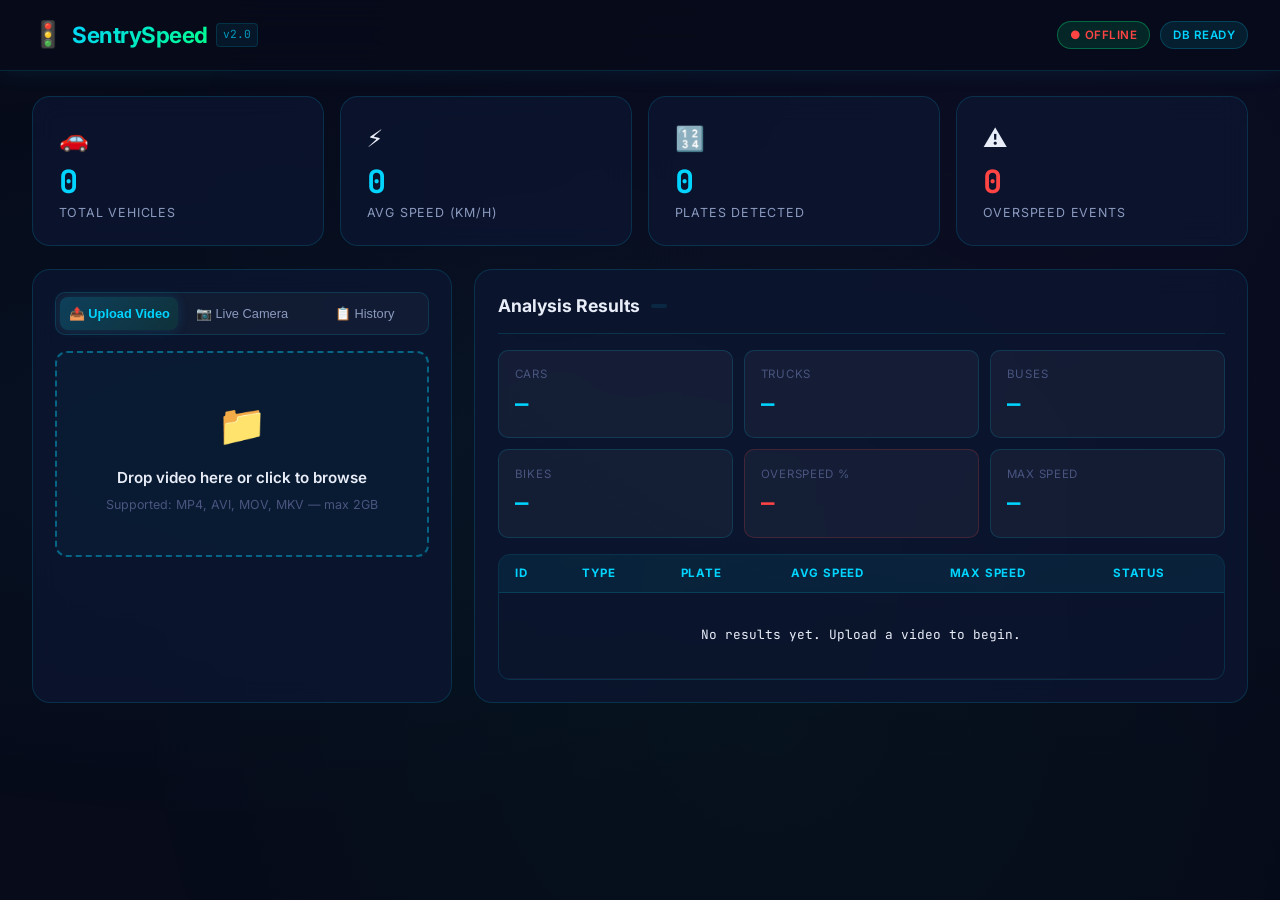
==== templates/index.html @ 019b287b "strting" ====
<!DOCTYPE html>
<html lang="en">
<head>
  <meta charset="UTF-8" />
  <meta name="viewport" content="width=device-width, initial-scale=1.0" />
  <title>SentrySpeed — Traffic Analyzer</title>
  <meta name="description" content="AI-powered traffic analysis: vehicle detection, speed estimation, and license plate recognition with real-time insights." />
  <link rel="preconnect" href="https://fonts.googleapis.com" />
  <link href="https://fonts.googleapis.com/css2?family=Inter:wght@300;400;500;600;700&family=JetBrains+Mono:wght@400;600&display=swap" rel="stylesheet" />
  <link rel="stylesheet" href="/static/css/style.css" />
</head>
<body>
  <!-- ─── PARTICLES ─────────────────────────────────────────── -->
  <div id="particles" aria-hidden="true"></div>

  <!-- ─── HEADER ───────────────────────────────────────────── -->
  <header class="header">
    <div class="header-inner">
      <div class="brand">
        <span class="brand-icon">🚦</span>
        <span class="brand-name">SentrySpeed</span>
        <span class="brand-tag">v2.0</span>
      </div>
      <div class="header-badges">
        <span class="badge badge-live" id="systemStatus">● ONLINE</span>
        <span class="badge badge-info" id="dbBadge">DB Ready</span>
      </div>
    </div>
  </header>

  <!-- ─── STATS ROW ─────────────────────────────────────────── -->
  <section class="stats-row" aria-label="Summary statistics">
    <div class="stat-card" id="statTotalVehicles">
      <div class="stat-icon">🚗</div>
      <div class="stat-value" id="totalVehiclesVal">0</div>
      <div class="stat-label">Total Vehicles</div>
    </div>
    <div class="stat-card" id="statAvgSpeed">
      <div class="stat-icon">⚡</div>
      <div class="stat-value" id="avgSpeedVal">0</div>
      <div class="stat-label">Avg Speed (km/h)</div>
    </div>
    <div class="stat-card" id="statPlates">
      <div class="stat-icon">🔢</div>
      <div class="stat-value" id="platesVal">0</div>
      <div class="stat-label">Plates Detected</div>
    </div>
    <div class="stat-card stat-danger" id="statOverspeed">
      <div class="stat-icon">⚠️</div>
      <div class="stat-value" id="overspeedVal">0</div>
      <div class="stat-label">Overspeed Events</div>
    </div>
  </section>

  <!-- ─── MAIN CONTENT ──────────────────────────────────────── -->
  <main class="main-content">

    <!-- Left Panel: Tabs -->
    <div class="panel panel-left">

      <!-- Tab Nav -->
      <nav class="tab-nav" role="tablist">
        <button class="tab-btn active" id="tabUpload" role="tab" aria-selected="true" aria-controls="panelUpload" onclick="TabManager.show('upload')">
          📤 Upload Video
        </button>
        <button class="tab-btn" id="tabCamera" role="tab" aria-selected="false" aria-controls="panelCamera" onclick="TabManager.show('camera')">
          📷 Live Camera
        </button>
        <button class="tab-btn" id="tabHistory" role="tab" aria-selected="false" aria-controls="panelHistory" onclick="TabManager.show('history')">
          📋 History
        </button>
      </nav>

      <!-- Upload Panel -->
      <div class="tab-panel active" id="panelUpload" role="tabpanel">
        <div class="drop-zone" id="dropZone"
             ondragover="FileUploader.onDragOver(event)"
             ondragleave="FileUploader.onDragLeave(event)"
             ondrop="FileUploader.onDrop(event)"
             onclick="document.getElementById('fileInput').click()">
          <div class="drop-icon">📁</div>
          <p class="drop-title">Drop video here or click to browse</p>
          <p class="drop-hint">Supported: MP4, AVI, MOV, MKV — max 2GB</p>
          <input type="file" id="fileInput" accept=".mp4,.avi,.mov,.mkv,.webm" style="display:none" onchange="FileUploader.onFileSelect(event)" />
        </div>

        <!-- Upload Progress -->
        <div class="progress-block hidden" id="uploadProgress">
          <div class="progress-label">
            <span id="uploadStatusText">Uploading…</span>
            <span id="uploadPct">0%</span>
          </div>
          <div class="progress-bar-track">
            <div class="progress-bar-fill" id="uploadBar"></div>
          </div>
        </div>

        <!-- Processing Progress -->
        <div class="progress-block hidden" id="procProgress">
          <div class="progress-label">
            <span id="procStatusText">Processing…</span>
            <span id="procPct">0%</span>
          </div>
          <div class="progress-bar-track">
            <div class="progress-bar-fill glow" id="procBar"></div>
          </div>
        </div>
      </div>

      <!-- Camera Panel -->
      <div class="tab-panel" id="panelCamera" role="tabpanel">
        <div class="camera-controls">
          <div class="control-group">
            <label for="cameraSource">Camera Source:</label>
            <input type="text" id="cameraSource" placeholder="0 (or http://192.168.1.x:8080/video)" value="0" />
            <small>Use 0 for laptop camera, or paste your phone camera URL</small>
          </div>
          <button class="btn btn-primary" id="btnStartCam" onclick="CameraManager.start()">▶ Start Camera</button>
          <button class="btn btn-danger" id="btnStopCam" onclick="CameraManager.stop()" disabled>■ Stop</button>
        </div>
        <div class="camera-frame" id="cameraFrame">
          <img id="cameraStream" src="" alt="Live camera feed" class="hidden" />
          <div class="camera-placeholder" id="cameraPlaceholder">
            <span>Camera inactive</span>
          </div>
        </div>
      </div>

      <!-- History Panel -->
      <div class="tab-panel" id="panelHistory" role="tabpanel">
        <button class="btn btn-secondary btn-sm" onclick="HistoryManager.refresh()">↻ Refresh</button>
        <div id="historyList" class="history-list">
          <p class="muted">No videos processed yet.</p>
        </div>
      </div>
    </div>

    <!-- Right Panel: Results -->
    <div class="panel panel-right" id="resultsPanel">
      <h2 class="panel-title">
        Analysis Results
        <span class="panel-title-badge" id="resultVideoId"></span>
      </h2>

      <!-- Analytics cards -->
      <div class="analytics-grid" id="analyticsGrid">
        <div class="ana-card">
          <span class="ana-label">Cars</span>
          <span class="ana-value" id="anaCars">—</span>
        </div>
        <div class="ana-card">
          <span class="ana-label">Trucks</span>
          <span class="ana-value" id="anaTrucks">—</span>
        </div>
        <div class="ana-card">
          <span class="ana-label">Buses</span>
          <span class="ana-value" id="anaBuses">—</span>
        </div>
        <div class="ana-card">
          <span class="ana-label">Bikes</span>
          <span class="ana-value" id="anaBikes">—</span>
        </div>
        <div class="ana-card ana-danger">
          <span class="ana-label">Overspeed %</span>
          <span class="ana-value" id="anaOverPct">—</span>
        </div>
        <div class="ana-card">
          <span class="ana-label">Max Speed</span>
          <span class="ana-value" id="anaMaxSpeed">—</span>
        </div>
      </div>

      <!-- Download buttons -->
      <div class="download-row" id="downloadRow" style="display:none">
        <button class="btn btn-primary" id="btnDownloadExcel" onclick="Downloader.excel()">
          📊 Download Excel
        </button>
        <button class="btn btn-secondary" id="btnDownloadVideo" onclick="Downloader.video()">
          🎬 Download Video
        </button>
      </div>

      <!-- Vehicle table -->
      <div class="table-wrapper" id="tableWrapper">
        <table class="vehicle-table" id="vehicleTable">
          <thead>
            <tr>
              <th>ID</th>
              <th>Type</th>
              <th>Plate</th>
              <th>Avg Speed</th>
              <th>Max Speed</th>
              <th>Status</th>
            </tr>
          </thead>
          <tbody id="vehicleTableBody">
            <tr><td colspan="6" class="empty-row">No results yet. Upload a video to begin.</td></tr>
          </tbody>
        </table>
      </div>
    </div>

  </main>

  <!-- ─── NOTIFICATION TOAST ────────────────────────────────── -->
  <div id="toastContainer" aria-live="polite"></div>

  <script src="/static/js/app.js"></script>
</body>
</html>
---- static/css/style.css ----
/* ============================================================
   SentrySpeed — Premium Dark Theme
   Deep navy base · Cyan / green accents · Glassmorphism cards
   ============================================================ */

/* ── Fonts & Reset ─────────────────────────────────────────── */
*, *::before, *::after { box-sizing: border-box; margin: 0; padding: 0; }

:root {
  --bg-base:       #070b1a;
  --bg-surface:    #0d1327;
  --bg-card:       rgba(13, 23, 50, 0.72);
  --bg-card-hover: rgba(16, 30, 68, 0.88);

  --accent-cyan:   #00d4ff;
  --accent-green:  #00ff88;
  --accent-purple: #7c3aed;
  --accent-red:    #ff4444;
  --accent-orange: #ff8800;

  --text-primary:  #e8edf8;
  --text-secondary:#8b9abf;
  --text-muted:    #4a5580;

  --border:        rgba(0, 212, 255, 0.15);
  --border-glow:   rgba(0, 212, 255, 0.4);
  --shadow:        0 8px 32px rgba(0, 0, 0, 0.5);
  --shadow-glow:   0 0 24px rgba(0, 212, 255, 0.25);

  --radius:        12px;
  --radius-lg:     18px;
  --transition:    all 0.3s cubic-bezier(0.4, 0, 0.2, 1);

  --font-body:     'Inter', system-ui, sans-serif;
  --font-mono:     'JetBrains Mono', monospace;
}

html { font-size: 16px; scroll-behavior: smooth; }

body {
  font-family: var(--font-body);
  background: var(--bg-base);
  color: var(--text-primary);
  min-height: 100vh;
  overflow-x: hidden;
  line-height: 1.6;
}

/* ── Animated Particle Background ──────────────────────────── */
#particles {
  position: fixed;
  inset: 0;
  pointer-events: none;
  z-index: 0;
  background:
    radial-gradient(ellipse at 20% 50%, rgba(0, 212, 255, 0.04) 0%, transparent 60%),
    radial-gradient(ellipse at 80% 20%, rgba(124, 58, 237, 0.04) 0%, transparent 60%),
    radial-gradient(ellipse at 60% 80%, rgba(0, 255, 136, 0.03) 0%, transparent 60%);
}

/* ── Header ────────────────────────────────────────────────── */
.header {
  position: sticky;
  top: 0;
  z-index: 100;
  background: rgba(7, 11, 26, 0.9);
  backdrop-filter: blur(20px);
  border-bottom: 1px solid var(--border);
  box-shadow: 0 1px 24px rgba(0, 212, 255, 0.08);
}

.header-inner {
  max-width: 1400px;
  margin: 0 auto;
  padding: 0.9rem 2rem;
  display: flex;
  align-items: center;
  justify-content: space-between;
}

.brand {
  display: flex;
  align-items: center;
  gap: 0.5rem;
}

.brand-icon { font-size: 1.6rem; }

.brand-name {
  font-size: 1.4rem;
  font-weight: 700;
  background: linear-gradient(135deg, var(--accent-cyan), var(--accent-green));
  -webkit-background-clip: text;
  -webkit-text-fill-color: transparent;
  background-clip: text;
  letter-spacing: -0.5px;
}

.brand-tag {
  font-family: var(--font-mono);
  font-size: 0.7rem;
  color: var(--accent-cyan);
  opacity: 0.7;
  background: rgba(0, 212, 255, 0.1);
  padding: 2px 6px;
  border-radius: 4px;
  border: 1px solid rgba(0, 212, 255, 0.2);
}

.header-badges { display: flex; gap: 0.6rem; align-items: center; }

.badge {
  font-size: 0.72rem;
  font-weight: 600;
  padding: 4px 12px;
  border-radius: 20px;
  letter-spacing: 0.5px;
  text-transform: uppercase;
}

.badge-live {
  background: rgba(0, 255, 136, 0.12);
  color: var(--accent-green);
  border: 1px solid rgba(0, 255, 136, 0.3);
  animation: pulse-green 2s infinite;
}

.badge-info {
  background: rgba(0, 212, 255, 0.1);
  color: var(--accent-cyan);
  border: 1px solid rgba(0, 212, 255, 0.2);
}

@keyframes pulse-green {
  0%, 100% { box-shadow: 0 0 0 0 rgba(0, 255, 136, 0.3); }
  50%       { box-shadow: 0 0 0 6px rgba(0, 255, 136, 0); }
}

/* ── Stats Row ──────────────────────────────────────────────── */
.stats-row {
  max-width: 1400px;
  margin: 1.6rem auto 0;
  padding: 0 2rem;
  display: grid;
  grid-template-columns: repeat(4, 1fr);
  gap: 1rem;
}

.stat-card {
  background: var(--bg-card);
  border: 1px solid var(--border);
  border-radius: var(--radius-lg);
  padding: 1.4rem 1.6rem;
  backdrop-filter: blur(12px);
  display: flex;
  flex-direction: column;
  align-items: flex-start;
  gap: 0.3rem;
  transition: var(--transition);
  cursor: default;
  position: relative;
  overflow: hidden;
}

.stat-card::before {
  content: '';
  position: absolute;
  top: 0; left: 0; right: 0;
  height: 2px;
  background: linear-gradient(90deg, var(--accent-cyan), transparent);
  opacity: 0;
  transition: var(--transition);
}

.stat-card:hover {
  background: var(--bg-card-hover);
  border-color: var(--border-glow);
  box-shadow: var(--shadow-glow);
  transform: translateY(-2px);
}

.stat-card:hover::before { opacity: 1; }

.stat-card.stat-danger::before {
  background: linear-gradient(90deg, var(--accent-red), transparent);
}
.stat-card.stat-danger:hover { border-color: rgba(255, 68, 68, 0.4); }

.stat-icon { font-size: 1.5rem; margin-bottom: 0.2rem; }

.stat-value {
  font-size: 2rem;
  font-weight: 700;
  font-family: var(--font-mono);
  color: var(--accent-cyan);
  line-height: 1;
}

.stat-card.stat-danger .stat-value { color: var(--accent-red); }

.stat-label {
  font-size: 0.78rem;
  color: var(--text-secondary);
  text-transform: uppercase;
  letter-spacing: 0.8px;
}

/* ── Main Layout ────────────────────────────────────────────── */
.main-content {
  max-width: 1400px;
  margin: 1.4rem auto 3rem;
  padding: 0 2rem;
  display: grid;
  grid-template-columns: 420px 1fr;
  gap: 1.4rem;
}

.panel {
  background: var(--bg-card);
  border: 1px solid var(--border);
  border-radius: var(--radius-lg);
  backdrop-filter: blur(12px);
  padding: 1.4rem;
  display: flex;
  flex-direction: column;
  gap: 1rem;
}

/* ── Tab Navigation ─────────────────────────────────────────── */
.tab-nav {
  display: flex;
  gap: 0.3rem;
  background: rgba(255, 255, 255, 0.03);
  padding: 4px;
  border-radius: 10px;
  border: 1px solid var(--border);
}

.tab-btn {
  flex: 1;
  padding: 0.55rem 0.5rem;
  background: transparent;
  border: none;
  border-radius: 8px;
  color: var(--text-secondary);
  font-size: 0.8rem;
  font-weight: 500;
  cursor: pointer;
  transition: var(--transition);
  white-space: nowrap;
}

.tab-btn:hover { color: var(--text-primary); background: rgba(255,255,255,0.05); }

.tab-btn.active {
  background: linear-gradient(135deg, rgba(0, 212, 255, 0.2), rgba(0, 255, 136, 0.1));
  color: var(--accent-cyan);
  font-weight: 600;
  box-shadow: 0 0 12px rgba(0, 212, 255, 0.15);
}

/* ── Tab Panels ─────────────────────────────────────────────── */
.tab-panel { display: none; flex-direction: column; gap: 1rem; animation: fadeIn 0.3s ease; }
.tab-panel.active { display: flex; }

@keyframes fadeIn {
  from { opacity: 0; transform: translateY(6px); }
  to   { opacity: 1; transform: translateY(0); }
}

/* ── Drop Zone ──────────────────────────────────────────────── */
.drop-zone {
  border: 2px dashed var(--border-glow);
  border-radius: var(--radius);
  padding: 2.5rem 1.5rem;
  text-align: center;
  cursor: pointer;
  transition: var(--transition);
  background: rgba(0, 212, 255, 0.03);
}

.drop-zone:hover, .drop-zone.dragover {
  border-color: var(--accent-cyan);
  background: rgba(0, 212, 255, 0.07);
  box-shadow: 0 0 20px rgba(0, 212, 255, 0.15);
}

.drop-icon { font-size: 2.5rem; margin-bottom: 0.6rem; }
.drop-title { font-size: 0.95rem; font-weight: 600; color: var(--text-primary); margin-bottom: 0.3rem; }
.drop-hint  { font-size: 0.78rem; color: var(--text-muted); }

/* ── Progress Bars ──────────────────────────────────────────── */
.progress-block { display: flex; flex-direction: column; gap: 0.4rem; }
.progress-label { display: flex; justify-content: space-between; font-size: 0.8rem; color: var(--text-secondary); }

.progress-bar-track {
  height: 6px;
  background: rgba(255,255,255,0.06);
  border-radius: 3px;
  overflow: hidden;
}

.progress-bar-fill {
  height: 100%;
  background: linear-gradient(90deg, var(--accent-cyan), var(--accent-green));
  border-radius: 3px;
  width: 0%;
  transition: width 0.4s ease;
}

.progress-bar-fill.glow {
  box-shadow: 0 0 8px rgba(0, 212, 255, 0.6);
  animation: shimmer 1.5s infinite;
}

@keyframes shimmer {
  0%   { background-position: -200% 0; }
  100% { background-position:  200% 0; }
}

/* ── Camera ─────────────────────────────────────────────────── */
.camera-controls { 
  display: flex; 
  gap: 0.6rem; 
  flex-wrap: wrap;
  align-items: flex-end;
}

.control-group {
  display: flex;
  flex-direction: column;
  gap: 0.3rem;
  flex: 1;
  min-width: 200px;
}

.control-group label {
  font-size: 0.75rem;
  color: var(--text-secondary);
  font-weight: 600;
  text-transform: uppercase;
  letter-spacing: 0.5px;
}

.control-group input {
  padding: 0.6rem 0.8rem;
  background: rgba(0, 212, 255, 0.05);
  border: 1px solid var(--border);
  border-radius: 6px;
  color: var(--text-primary);
  font-size: 0.9rem;
  font-family: var(--font-mono);
  transition: var(--transition);
}

.control-group input:focus {
  outline: none;
  border-color: var(--accent-cyan);
  background: rgba(0, 212, 255, 0.1);
  box-shadow: 0 0 12px rgba(0, 212, 255, 0.2);
}

.control-group small {
  font-size: 0.7rem;
  color: var(--text-muted);
  margin-top: -0.2rem;
}

.camera-frame {
  border-radius: var(--radius);
  overflow: hidden;
  background: rgba(0,0,0,0.4);
  min-height: 200px;
  display: flex;
  align-items: center;
  justify-content: center;
  border: 1px solid var(--border);
}

.camera-frame img { width: 100%; display: block; }
.camera-placeholder { color: var(--text-muted); font-size: 0.85rem; }

/* ── History ─────────────────────────────────────────────────── */
.history-list { display: flex; flex-direction: column; gap: 0.5rem; margin-top: 0.4rem; }

.history-item {
  background: rgba(255,255,255,0.04);
  border: 1px solid var(--border);
  border-radius: 8px;
  padding: 0.7rem 1rem;
  cursor: pointer;
  transition: var(--transition);
  display: flex;
  justify-content: space-between;
  align-items: center;
  font-size: 0.83rem;
}

.history-item:hover { background: rgba(0, 212, 255, 0.07); border-color: var(--border-glow); }

.history-item .h-filename { font-weight: 600; color: var(--text-primary); }
.history-item .h-meta { color: var(--text-muted); font-size: 0.75rem; }

/* ── Buttons ─────────────────────────────────────────────────── */
.btn {
  padding: 0.6rem 1.2rem;
  border-radius: 8px;
  border: none;
  font-family: var(--font-body);
  font-size: 0.85rem;
  font-weight: 600;
  cursor: pointer;
  transition: var(--transition);
}

.btn:disabled { opacity: 0.4; cursor: not-allowed; }

.btn-primary {
  background: linear-gradient(135deg, #0099cc, #00c988);
  color: #fff;
}
.btn-primary:hover:not(:disabled) {
  filter: brightness(1.15);
  box-shadow: 0 4px 16px rgba(0,212,255,0.35);
  transform: translateY(-1px);
}

.btn-secondary {
  background: rgba(255,255,255,0.07);
  color: var(--text-primary);
  border: 1px solid var(--border);
}
.btn-secondary:hover:not(:disabled) {
  background: rgba(255,255,255,0.12);
  border-color: var(--border-glow);
}

.btn-danger {
  background: rgba(255,68,68,0.15);
  color: var(--accent-red);
  border: 1px solid rgba(255,68,68,0.3);
}
.btn-danger:hover:not(:disabled) {
  background: rgba(255,68,68,0.25);
  box-shadow: 0 0 12px rgba(255,68,68,0.2);
}

.btn-sm { padding: 0.4rem 0.9rem; font-size: 0.78rem; }

/* ── Right Panel ─────────────────────────────────────────────── */
.panel-right { overflow: hidden; }

.panel-title {
  font-size: 1.1rem;
  font-weight: 700;
  color: var(--text-primary);
  display: flex;
  align-items: center;
  gap: 0.7rem;
  padding-bottom: 0.8rem;
  border-bottom: 1px solid var(--border);
}

.panel-title-badge {
  font-family: var(--font-mono);
  font-size: 0.72rem;
  background: rgba(0,212,255,0.1);
  color: var(--accent-cyan);
  padding: 2px 8px;
  border-radius: 4px;
}

/* ── Analytics Grid ──────────────────────────────────────────── */
.analytics-grid {
  display: grid;
  grid-template-columns: repeat(3, 1fr);
  gap: 0.7rem;
}

.ana-card {
  background: rgba(255,255,255,0.04);
  border: 1px solid var(--border);
  border-radius: 10px;
  padding: 0.9rem 1rem;
  display: flex;
  flex-direction: column;
  gap: 0.2rem;
}

.ana-card.ana-danger { border-color: rgba(255,68,68,0.2); }

.ana-label { font-size: 0.72rem; color: var(--text-muted); text-transform: uppercase; letter-spacing: 0.7px; }
.ana-value { font-size: 1.4rem; font-weight: 700; font-family: var(--font-mono); color: var(--accent-cyan); }
.ana-card.ana-danger .ana-value { color: var(--accent-red); }

/* ── Download Row ────────────────────────────────────────────── */
.download-row {
  display: flex;
  gap: 0.8rem;
}

/* ── Vehicle Table ───────────────────────────────────────────── */
.table-wrapper {
  overflow: auto;
  border-radius: var(--radius);
  border: 1px solid var(--border);
  flex: 1;
  min-height: 0;
}

.vehicle-table {
  width: 100%;
  border-collapse: collapse;
  font-size: 0.83rem;
}

.vehicle-table thead th {
  background: rgba(0, 212, 255, 0.07);
  color: var(--accent-cyan);
  padding: 0.6rem 1rem;
  text-align: left;
  font-size: 0.72rem;
  text-transform: uppercase;
  letter-spacing: 0.8px;
  border-bottom: 1px solid var(--border);
  white-space: nowrap;
}

.vehicle-table tbody td {
  padding: 0.6rem 1rem;
  border-bottom: 1px solid rgba(255,255,255,0.04);
  color: var(--text-primary);
  font-family: var(--font-mono);
  font-size: 0.8rem;
}

.vehicle-table tbody tr:hover td { background: rgba(0,212,255,0.04); }

.vehicle-table tbody tr.row-overspeed td { background: rgba(255, 68, 68, 0.07); }
.vehicle-table tbody tr.row-overspeed:hover td { background: rgba(255, 68, 68, 0.12); }

.status-badge {
  display: inline-block;
  padding: 2px 8px;
  border-radius: 12px;
  font-size: 0.7rem;
  font-weight: 600;
  text-transform: uppercase;
}

.status-normal { background: rgba(0,255,136,0.12); color: var(--accent-green); }
.status-overspeed { background: rgba(255,68,68,0.15); color: var(--accent-red); }

.empty-row { text-align: center; color: var(--text-muted); padding: 2rem !important; font-size: 0.85rem; }

/* ── Toast Notifications ─────────────────────────────────────── */
#toastContainer {
  position: fixed;
  bottom: 1.5rem;
  right: 1.5rem;
  z-index: 9999;
  display: flex;
  flex-direction: column;
  gap: 0.5rem;
}

.toast {
  background: rgba(13, 23, 50, 0.95);
  border: 1px solid var(--border);
  border-radius: 10px;
  padding: 0.9rem 1.2rem;
  color: var(--text-primary);
  font-size: 0.85rem;
  backdrop-filter: blur(16px);
  box-shadow: var(--shadow);
  animation: slideIn 0.3s ease;
  min-width: 260px;
  max-width: 360px;
}

.toast.toast-success { border-color: rgba(0,255,136,0.3); }
.toast.toast-error   { border-color: rgba(255,68,68,0.4); }
.toast.toast-info    { border-color: var(--border-glow); }

@keyframes slideIn {
  from { opacity: 0; transform: translateX(30px); }
  to   { opacity: 1; transform: translateX(0); }
}

/* ── Utilities ───────────────────────────────────────────────── */
.hidden  { display: none !important; }
.muted   { color: var(--text-muted); font-size: 0.83rem; }

/* Scrollbar */
::-webkit-scrollbar { width: 6px; height: 6px; }
::-webkit-scrollbar-track { background: rgba(255,255,255,0.02); }
::-webkit-scrollbar-thumb { background: rgba(0,212,255,0.3); border-radius: 3px; }
::-webkit-scrollbar-thumb:hover { background: rgba(0,212,255,0.5); }

/* ── Responsive ──────────────────────────────────────────────── */
@media (max-width: 1100px) {
  .main-content { grid-template-columns: 1fr; }
  .stats-row    { grid-template-columns: repeat(2, 1fr); }
}

@media (max-width: 640px) {
  .stats-row    { grid-template-columns: 1fr 1fr; }
  .analytics-grid { grid-template-columns: repeat(2, 1fr); }
  .header-inner { padding: 0.7rem 1rem; }
  .main-content { padding: 0 1rem; }
}
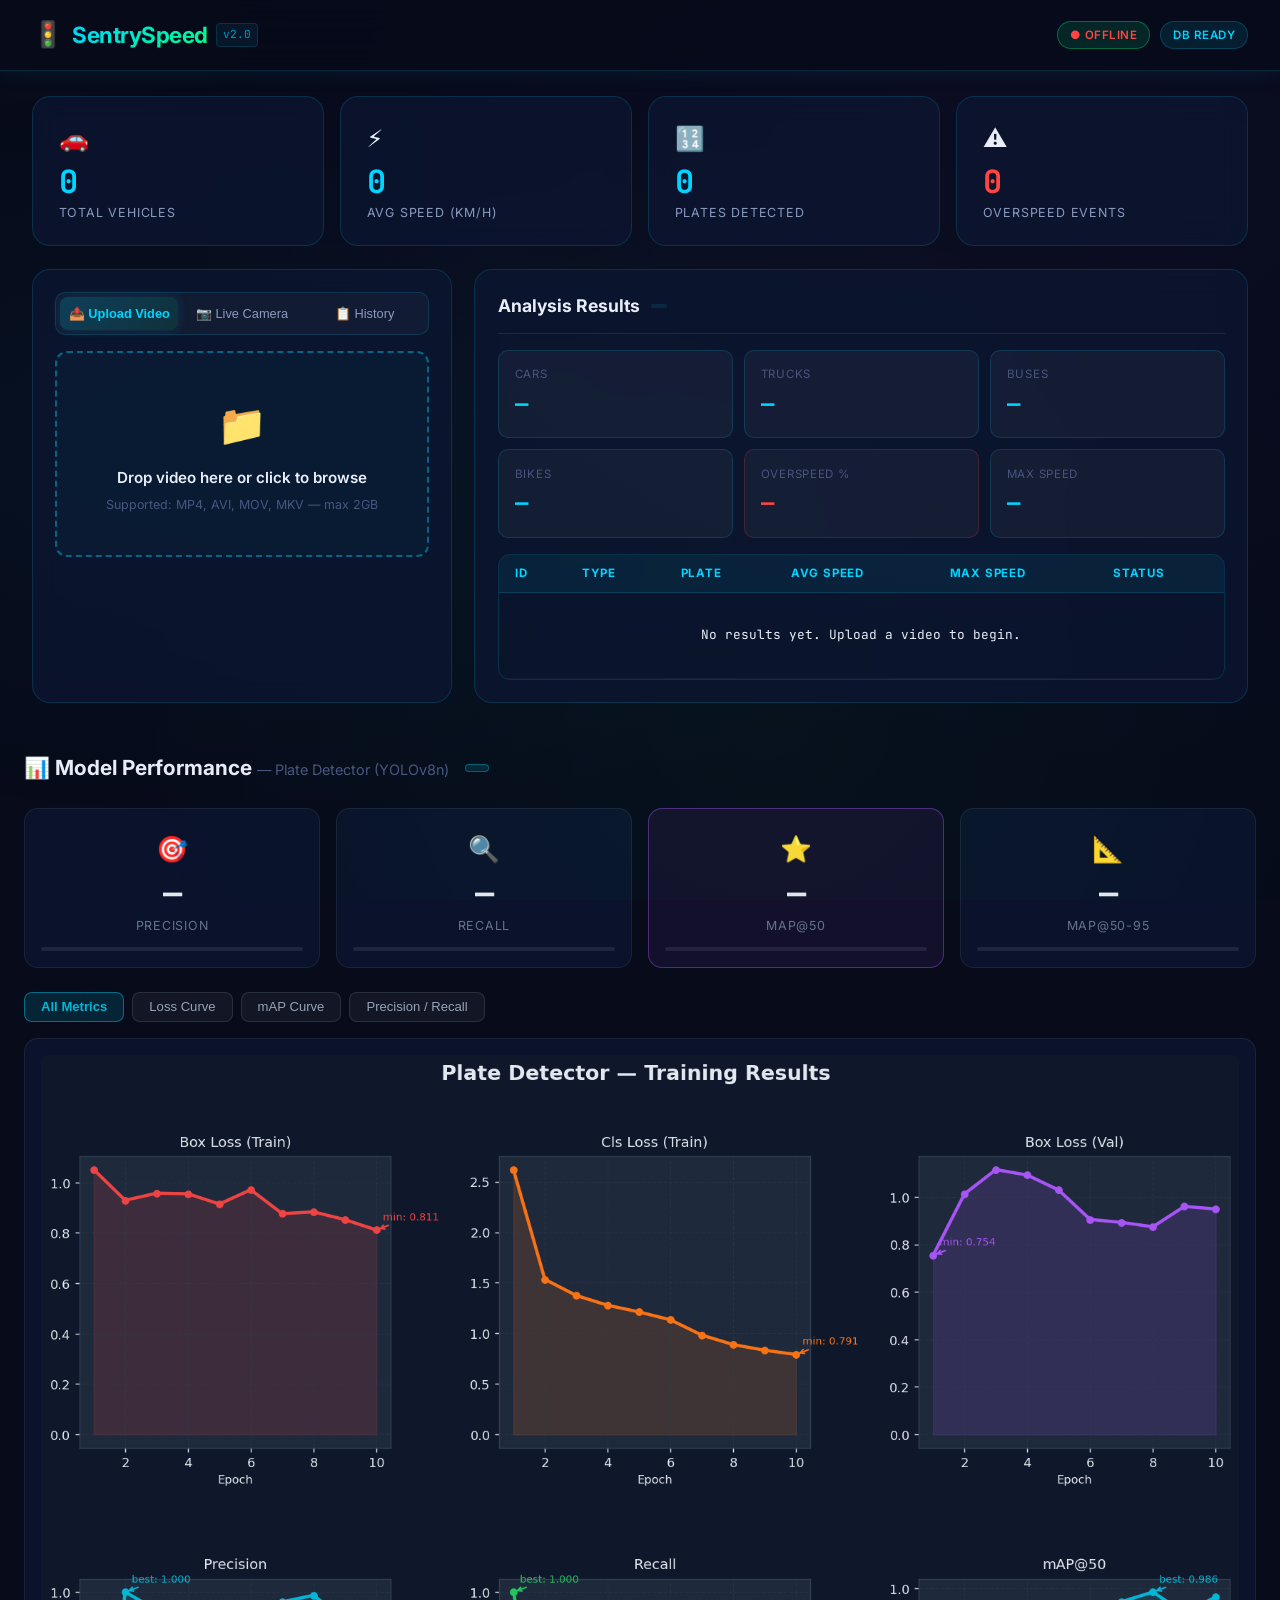
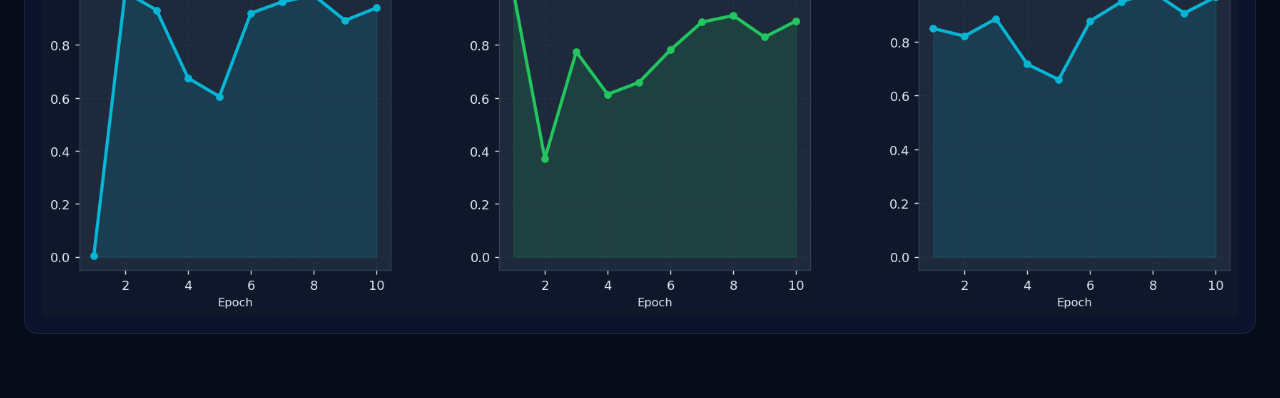
==== commit 9d76560e: "feat: model performance dashboard section with live metrics + charts app.py: - add GET /api/model-me" ====
--- a/templates/index.html
+++ b/templates/index.html
@@ -202,6 +202,60 @@
 
   </main>
 
+  </main>
+
+  <!-- ─── MODEL PERFORMANCE SECTION ───────────────────────── -->
+  <section class="metrics-section" id="metricsSection" aria-label="Model Performance">
+    <div class="metrics-header">
+      <h2 class="metrics-title">📊 Model Performance <span class="metrics-subtitle">— Plate Detector (YOLOv8n)</span></h2>
+      <span class="metrics-badge" id="metricsBestEpoch"></span>
+    </div>
+
+    <!-- Metric Cards Row -->
+    <div class="metrics-cards" id="metricsCards">
+      <div class="metric-card">
+        <div class="metric-icon">🎯</div>
+        <div class="metric-value" id="mPrecision">—</div>
+        <div class="metric-label">Precision</div>
+        <div class="metric-bar-track"><div class="metric-bar-fill" id="mPrecisionBar" style="width:0%;background:#06b6d4"></div></div>
+      </div>
+      <div class="metric-card">
+        <div class="metric-icon">🔍</div>
+        <div class="metric-value" id="mRecall">—</div>
+        <div class="metric-label">Recall</div>
+        <div class="metric-bar-track"><div class="metric-bar-fill" id="mRecallBar" style="width:0%;background:#22c55e"></div></div>
+      </div>
+      <div class="metric-card metric-highlight">
+        <div class="metric-icon">⭐</div>
+        <div class="metric-value" id="mMap50">—</div>
+        <div class="metric-label">mAP@50</div>
+        <div class="metric-bar-track"><div class="metric-bar-fill" id="mMap50Bar" style="width:0%;background:#a855f7"></div></div>
+      </div>
+      <div class="metric-card">
+        <div class="metric-icon">📐</div>
+        <div class="metric-value" id="mMap5095">—</div>
+        <div class="metric-label">mAP@50-95</div>
+        <div class="metric-bar-track"><div class="metric-bar-fill" id="mMap5095Bar" style="width:0%;background:#f97316"></div></div>
+      </div>
+    </div>
+
+    <!-- Chart Tabs -->
+    <div class="chart-tabs">
+      <button class="chart-tab-btn active" onclick="MetricsUI.showChart('results')"    id="ctabResults">All Metrics</button>
+      <button class="chart-tab-btn"        onclick="MetricsUI.showChart('loss')"       id="ctabLoss">Loss Curve</button>
+      <button class="chart-tab-btn"        onclick="MetricsUI.showChart('map')"        id="ctabMap">mAP Curve</button>
+      <button class="chart-tab-btn"        onclick="MetricsUI.showChart('pr')"         id="ctabPr">Precision / Recall</button>
+    </div>
+
+    <!-- Chart Images -->
+    <div class="chart-container">
+      <img id="chartResults"  src="/static/metrics/results.png"           class="chart-img active" alt="Training results" />
+      <img id="chartLoss"     src="/static/metrics/loss_curve.png"        class="chart-img"        alt="Loss curve" />
+      <img id="chartMap"      src="/static/metrics/map_curve.png"         class="chart-img"        alt="mAP curve" />
+      <img id="chartPr"       src="/static/metrics/precision_recall.png"  class="chart-img"        alt="Precision Recall" />
+    </div>
+  </section>
+
   <!-- ─── NOTIFICATION TOAST ────────────────────────────────── -->
   <div id="toastContainer" aria-live="polite"></div>
 
--- a/static/css/style.css
+++ b/static/css/style.css
@@ -609,3 +609,161 @@
   .header-inner { padding: 0.7rem 1rem; }
   .main-content { padding: 0 1rem; }
 }
+
+/* ============================================================
+   Model Performance / Metrics Section
+   ============================================================ */
+
+.metrics-section {
+  max-width: 1400px;
+  margin: 2rem auto;
+  padding: 0 1.5rem 2rem;
+}
+
+.metrics-header {
+  display: flex;
+  align-items: center;
+  gap: 1rem;
+  margin-bottom: 1.5rem;
+}
+
+.metrics-title {
+  font-size: 1.3rem;
+  font-weight: 700;
+  color: var(--text-primary, #e2e8f0);
+}
+
+.metrics-subtitle {
+  font-size: 0.9rem;
+  font-weight: 400;
+  color: var(--text-muted, #64748b);
+}
+
+.metrics-badge {
+  background: rgba(6, 182, 212, 0.15);
+  border: 1px solid rgba(6, 182, 212, 0.4);
+  color: #06b6d4;
+  padding: 0.2rem 0.7rem;
+  border-radius: 999px;
+  font-size: 0.78rem;
+  font-weight: 600;
+}
+
+/* ── Metric Cards ─────────────────────────────────────────── */
+.metrics-cards {
+  display: grid;
+  grid-template-columns: repeat(4, 1fr);
+  gap: 1rem;
+  margin-bottom: 1.5rem;
+}
+
+@media (max-width: 900px) {
+  .metrics-cards { grid-template-columns: repeat(2, 1fr); }
+}
+
+.metric-card {
+  background: rgba(13, 23, 50, 0.72);
+  border: 1px solid rgba(255,255,255,0.07);
+  border-radius: 14px;
+  padding: 1.2rem 1rem 1rem;
+  text-align: center;
+  transition: transform 0.2s, border-color 0.2s;
+}
+
+.metric-card:hover {
+  transform: translateY(-3px);
+  border-color: rgba(6, 182, 212, 0.35);
+}
+
+.metric-card.metric-highlight {
+  border-color: rgba(168, 85, 247, 0.4);
+  background: rgba(168, 85, 247, 0.08);
+}
+
+.metric-icon {
+  font-size: 1.6rem;
+  margin-bottom: 0.4rem;
+}
+
+.metric-value {
+  font-size: 2rem;
+  font-weight: 700;
+  color: #e2e8f0;
+  font-family: 'JetBrains Mono', monospace;
+  line-height: 1.1;
+}
+
+.metric-label {
+  font-size: 0.78rem;
+  color: #64748b;
+  text-transform: uppercase;
+  letter-spacing: 0.06em;
+  margin: 0.3rem 0 0.7rem;
+}
+
+.metric-bar-track {
+  height: 4px;
+  background: rgba(255,255,255,0.08);
+  border-radius: 999px;
+  overflow: hidden;
+}
+
+.metric-bar-fill {
+  height: 100%;
+  border-radius: 999px;
+  transition: width 1s ease;
+}
+
+/* ── Chart Tabs ───────────────────────────────────────────── */
+.chart-tabs {
+  display: flex;
+  gap: 0.5rem;
+  margin-bottom: 1rem;
+  flex-wrap: wrap;
+}
+
+.chart-tab-btn {
+  background: rgba(255,255,255,0.05);
+  border: 1px solid rgba(255,255,255,0.1);
+  color: #94a3b8;
+  padding: 0.4rem 1rem;
+  border-radius: 8px;
+  font-size: 0.82rem;
+  cursor: pointer;
+  transition: all 0.2s;
+}
+
+.chart-tab-btn:hover {
+  background: rgba(6, 182, 212, 0.1);
+  border-color: rgba(6, 182, 212, 0.4);
+  color: #06b6d4;
+}
+
+.chart-tab-btn.active {
+  background: rgba(6, 182, 212, 0.15);
+  border-color: rgba(6, 182, 212, 0.5);
+  color: #06b6d4;
+  font-weight: 600;
+}
+
+/* ── Chart Images ─────────────────────────────────────────── */
+.chart-container {
+  background: rgba(13, 23, 50, 0.72);
+  border: 1px solid rgba(255,255,255,0.07);
+  border-radius: 14px;
+  padding: 1rem;
+  min-height: 300px;
+  display: flex;
+  align-items: center;
+  justify-content: center;
+}
+
+.chart-img {
+  display: none;
+  max-width: 100%;
+  border-radius: 8px;
+}
+
+.chart-img.active {
+  display: block;
+}
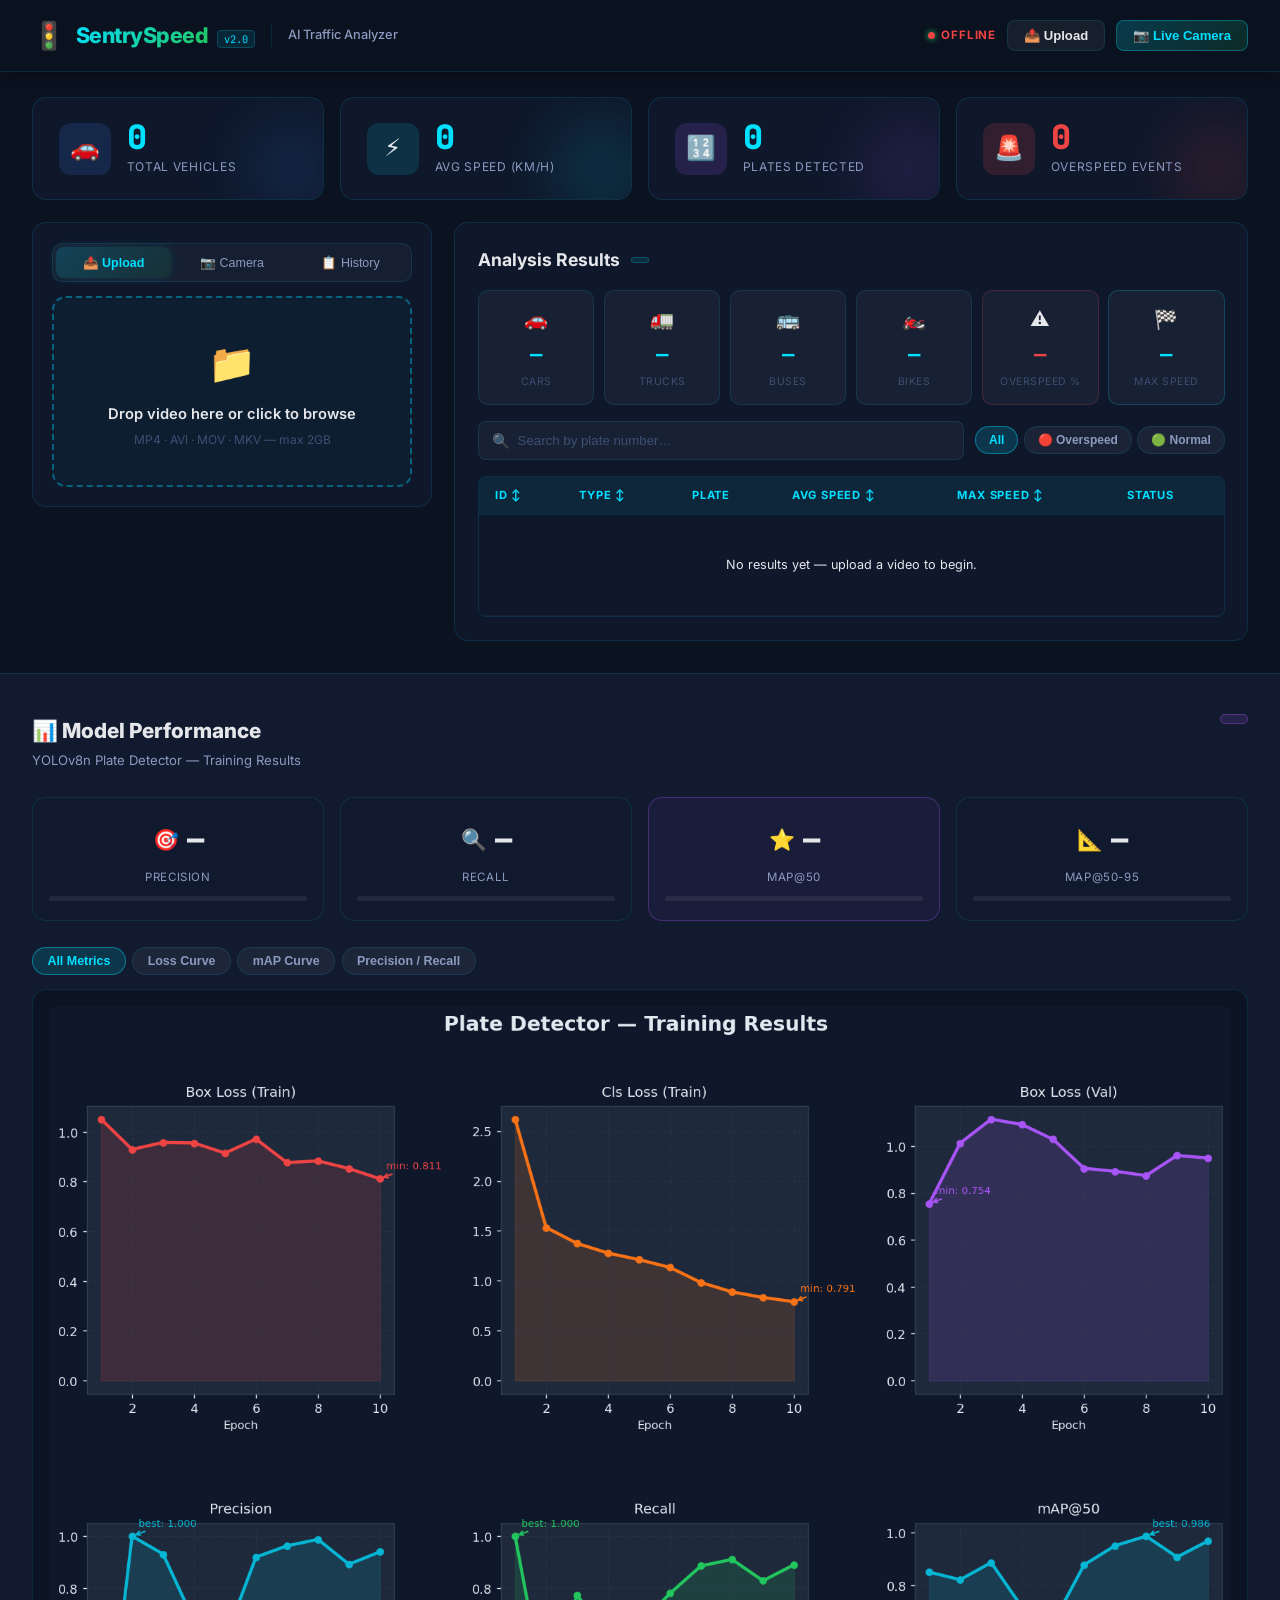
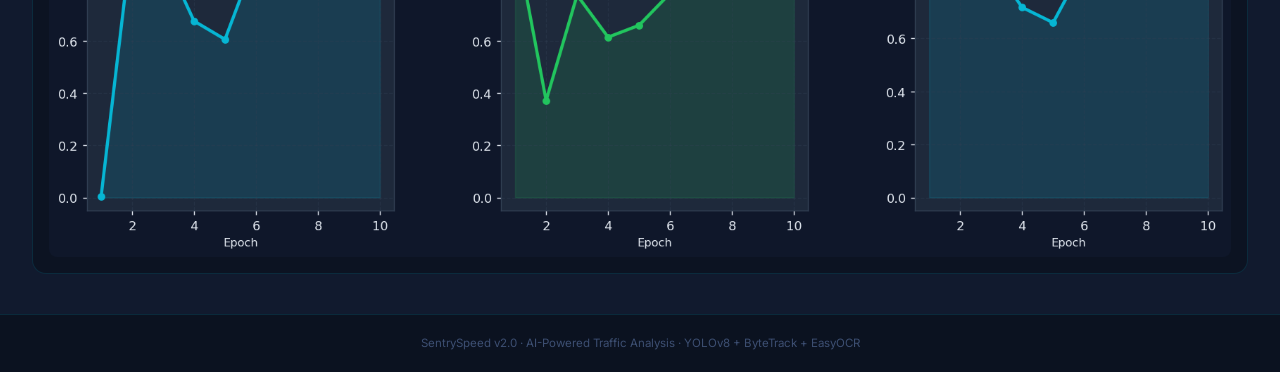
==== commit 5ec760be: "feat: complete professional UI redesign templates/index.html: - new 3-section layout: Navbar / KPI C" ====
--- a/templates/index.html
+++ b/templates/index.html
@@ -3,75 +3,102 @@
 <head>
   <meta charset="UTF-8" />
   <meta name="viewport" content="width=device-width, initial-scale=1.0" />
-  <title>SentrySpeed — Traffic Analyzer</title>
-  <meta name="description" content="AI-powered traffic analysis: vehicle detection, speed estimation, and license plate recognition with real-time insights." />
+  <title>SentrySpeed — AI Traffic Analyzer</title>
   <link rel="preconnect" href="https://fonts.googleapis.com" />
-  <link href="https://fonts.googleapis.com/css2?family=Inter:wght@300;400;500;600;700&family=JetBrains+Mono:wght@400;600&display=swap" rel="stylesheet" />
+  <link href="https://fonts.googleapis.com/css2?family=Inter:wght@300;400;500;600;700;800&family=JetBrains+Mono:wght@400;500;600&display=swap" rel="stylesheet" />
   <link rel="stylesheet" href="/static/css/style.css" />
 </head>
 <body>
-  <!-- ─── PARTICLES ─────────────────────────────────────────── -->
-  <div id="particles" aria-hidden="true"></div>
-
-  <!-- ─── HEADER ───────────────────────────────────────────── -->
-  <header class="header">
-    <div class="header-inner">
-      <div class="brand">
-        <span class="brand-icon">🚦</span>
-        <span class="brand-name">SentrySpeed</span>
-        <span class="brand-tag">v2.0</span>
-      </div>
-      <div class="header-badges">
-        <span class="badge badge-live" id="systemStatus">● ONLINE</span>
-        <span class="badge badge-info" id="dbBadge">DB Ready</span>
+
+  <!-- ═══ NAVBAR ═══════════════════════════════════════════════ -->
+  <header class="navbar">
+    <div class="navbar-inner">
+      <div class="nav-brand">
+        <div class="nav-logo">
+          <span class="logo-icon">🚦</span>
+          <div>
+            <span class="logo-name">SentrySpeed</span>
+            <span class="logo-ver">v2.0</span>
+          </div>
+        </div>
+        <div class="nav-divider"></div>
+        <span class="nav-tagline">AI Traffic Analyzer</span>
+      </div>
+      <div class="nav-actions">
+        <div class="nav-status" id="systemStatus">
+          <span class="status-dot"></span>
+          <span class="status-text">ONLINE</span>
+        </div>
+        <button class="nav-btn" onclick="TabManager.show('upload')">📤 Upload</button>
+        <button class="nav-btn nav-btn-primary" onclick="TabManager.show('camera')">📷 Live Camera</button>
       </div>
     </div>
   </header>
 
-  <!-- ─── STATS ROW ─────────────────────────────────────────── -->
-  <section class="stats-row" aria-label="Summary statistics">
-    <div class="stat-card" id="statTotalVehicles">
-      <div class="stat-icon">🚗</div>
-      <div class="stat-value" id="totalVehiclesVal">0</div>
-      <div class="stat-label">Total Vehicles</div>
-    </div>
-    <div class="stat-card" id="statAvgSpeed">
-      <div class="stat-icon">⚡</div>
-      <div class="stat-value" id="avgSpeedVal">0</div>
-      <div class="stat-label">Avg Speed (km/h)</div>
-    </div>
-    <div class="stat-card" id="statPlates">
-      <div class="stat-icon">🔢</div>
-      <div class="stat-value" id="platesVal">0</div>
-      <div class="stat-label">Plates Detected</div>
-    </div>
-    <div class="stat-card stat-danger" id="statOverspeed">
-      <div class="stat-icon">⚠️</div>
-      <div class="stat-value" id="overspeedVal">0</div>
-      <div class="stat-label">Overspeed Events</div>
+  <!-- ═══ KPI CARDS ════════════════════════════════════════════ -->
+  <section class="kpi-section">
+    <div class="kpi-grid">
+
+      <div class="kpi-card kpi-vehicles">
+        <div class="kpi-left">
+          <div class="kpi-icon-wrap kpi-icon-blue">🚗</div>
+          <div>
+            <div class="kpi-value" id="totalVehiclesVal">0</div>
+            <div class="kpi-label">Total Vehicles</div>
+          </div>
+        </div>
+        <div class="kpi-glow kpi-glow-blue"></div>
+      </div>
+
+      <div class="kpi-card kpi-speed">
+        <div class="kpi-left">
+          <div class="kpi-icon-wrap kpi-icon-cyan">⚡</div>
+          <div>
+            <div class="kpi-value" id="avgSpeedVal">0</div>
+            <div class="kpi-label">Avg Speed (km/h)</div>
+          </div>
+        </div>
+        <div class="kpi-glow kpi-glow-cyan"></div>
+      </div>
+
+      <div class="kpi-card kpi-plates">
+        <div class="kpi-left">
+          <div class="kpi-icon-wrap kpi-icon-purple">🔢</div>
+          <div>
+            <div class="kpi-value" id="platesVal">0</div>
+            <div class="kpi-label">Plates Detected</div>
+          </div>
+        </div>
+        <div class="kpi-glow kpi-glow-purple"></div>
+      </div>
+
+      <div class="kpi-card kpi-overspeed">
+        <div class="kpi-left">
+          <div class="kpi-icon-wrap kpi-icon-red">🚨</div>
+          <div>
+            <div class="kpi-value kpi-danger" id="overspeedVal">0</div>
+            <div class="kpi-label">Overspeed Events</div>
+          </div>
+        </div>
+        <div class="kpi-glow kpi-glow-red"></div>
+      </div>
+
     </div>
   </section>
 
-  <!-- ─── MAIN CONTENT ──────────────────────────────────────── -->
-  <main class="main-content">
-
-    <!-- Left Panel: Tabs -->
-    <div class="panel panel-left">
-
-      <!-- Tab Nav -->
+  <!-- ═══ MAIN SPLIT ═══════════════════════════════════════════ -->
+  <main class="main-split">
+
+    <!-- ── LEFT: Input Panel ─────────────────────────────────── -->
+    <aside class="input-panel">
+
       <nav class="tab-nav" role="tablist">
-        <button class="tab-btn active" id="tabUpload" role="tab" aria-selected="true" aria-controls="panelUpload" onclick="TabManager.show('upload')">
-          📤 Upload Video
-        </button>
-        <button class="tab-btn" id="tabCamera" role="tab" aria-selected="false" aria-controls="panelCamera" onclick="TabManager.show('camera')">
-          📷 Live Camera
-        </button>
-        <button class="tab-btn" id="tabHistory" role="tab" aria-selected="false" aria-controls="panelHistory" onclick="TabManager.show('history')">
-          📋 History
-        </button>
+        <button class="tab-btn active" id="tabUpload"  onclick="TabManager.show('upload')"  role="tab" aria-selected="true">📤 Upload</button>
+        <button class="tab-btn"        id="tabCamera"  onclick="TabManager.show('camera')"  role="tab" aria-selected="false">📷 Camera</button>
+        <button class="tab-btn"        id="tabHistory" onclick="TabManager.show('history')" role="tab" aria-selected="false">📋 History</button>
       </nav>
 
-      <!-- Upload Panel -->
+      <!-- Upload Tab -->
       <div class="tab-panel active" id="panelUpload" role="tabpanel">
         <div class="drop-zone" id="dropZone"
              ondragover="FileUploader.onDragOver(event)"
@@ -80,183 +107,215 @@
              onclick="document.getElementById('fileInput').click()">
           <div class="drop-icon">📁</div>
           <p class="drop-title">Drop video here or click to browse</p>
-          <p class="drop-hint">Supported: MP4, AVI, MOV, MKV — max 2GB</p>
+          <p class="drop-hint">MP4 · AVI · MOV · MKV — max 2GB</p>
           <input type="file" id="fileInput" accept=".mp4,.avi,.mov,.mkv,.webm" style="display:none" onchange="FileUploader.onFileSelect(event)" />
         </div>
 
-        <!-- Upload Progress -->
         <div class="progress-block hidden" id="uploadProgress">
-          <div class="progress-label">
+          <div class="progress-header">
             <span id="uploadStatusText">Uploading…</span>
-            <span id="uploadPct">0%</span>
-          </div>
-          <div class="progress-bar-track">
-            <div class="progress-bar-fill" id="uploadBar"></div>
-          </div>
-        </div>
-
-        <!-- Processing Progress -->
+            <span class="progress-pct" id="uploadPct">0%</span>
+          </div>
+          <div class="progress-track"><div class="progress-fill" id="uploadBar"></div></div>
+        </div>
+
         <div class="progress-block hidden" id="procProgress">
-          <div class="progress-label">
+          <div class="progress-header">
             <span id="procStatusText">Processing…</span>
-            <span id="procPct">0%</span>
-          </div>
-          <div class="progress-bar-track">
-            <div class="progress-bar-fill glow" id="procBar"></div>
-          </div>
-        </div>
-      </div>
-
-      <!-- Camera Panel -->
+            <span class="progress-pct" id="procPct">0%</span>
+          </div>
+          <div class="progress-track"><div class="progress-fill progress-glow" id="procBar"></div></div>
+        </div>
+      </div>
+
+      <!-- Camera Tab -->
       <div class="tab-panel" id="panelCamera" role="tabpanel">
-        <div class="camera-controls">
-          <div class="control-group">
-            <label for="cameraSource">Camera Source:</label>
-            <input type="text" id="cameraSource" placeholder="0 (or http://192.168.1.x:8080/video)" value="0" />
-            <small>Use 0 for laptop camera, or paste your phone camera URL</small>
-          </div>
-          <button class="btn btn-primary" id="btnStartCam" onclick="CameraManager.start()">▶ Start Camera</button>
-          <button class="btn btn-danger" id="btnStopCam" onclick="CameraManager.stop()" disabled>■ Stop</button>
-        </div>
-        <div class="camera-frame" id="cameraFrame">
-          <img id="cameraStream" src="" alt="Live camera feed" class="hidden" />
-          <div class="camera-placeholder" id="cameraPlaceholder">
+        <div class="cam-source-row">
+          <label class="field-label">Camera Source</label>
+          <input class="field-input" type="text" id="cameraSource" placeholder="0  or  http://192.168.x.x:8080/video" value="0" />
+          <small class="field-hint">0 = laptop webcam · URL = phone camera</small>
+        </div>
+        <div class="cam-btn-row">
+          <button class="btn btn-green" id="btnStartCam" onclick="CameraManager.start()">▶ Start</button>
+          <button class="btn btn-red"   id="btnStopCam"  onclick="CameraManager.stop()" disabled>■ Stop</button>
+        </div>
+        <div class="cam-frame" id="cameraFrame">
+          <img id="cameraStream" src="" alt="Live feed" class="hidden" />
+          <div class="cam-placeholder" id="cameraPlaceholder">
+            <span class="cam-placeholder-icon">📷</span>
             <span>Camera inactive</span>
           </div>
         </div>
       </div>
 
-      <!-- History Panel -->
+      <!-- History Tab -->
       <div class="tab-panel" id="panelHistory" role="tabpanel">
-        <button class="btn btn-secondary btn-sm" onclick="HistoryManager.refresh()">↻ Refresh</button>
+        <div class="history-toolbar">
+          <span class="section-label">Recent Videos</span>
+          <button class="btn btn-ghost btn-sm" onclick="HistoryManager.refresh()">↻ Refresh</button>
+        </div>
         <div id="historyList" class="history-list">
-          <p class="muted">No videos processed yet.</p>
-        </div>
-      </div>
-    </div>
-
-    <!-- Right Panel: Results -->
-    <div class="panel panel-right" id="resultsPanel">
-      <h2 class="panel-title">
-        Analysis Results
-        <span class="panel-title-badge" id="resultVideoId"></span>
-      </h2>
-
-      <!-- Analytics cards -->
-      <div class="analytics-grid" id="analyticsGrid">
-        <div class="ana-card">
-          <span class="ana-label">Cars</span>
-          <span class="ana-value" id="anaCars">—</span>
-        </div>
-        <div class="ana-card">
-          <span class="ana-label">Trucks</span>
-          <span class="ana-value" id="anaTrucks">—</span>
-        </div>
-        <div class="ana-card">
-          <span class="ana-label">Buses</span>
-          <span class="ana-value" id="anaBuses">—</span>
-        </div>
-        <div class="ana-card">
-          <span class="ana-label">Bikes</span>
-          <span class="ana-value" id="anaBikes">—</span>
-        </div>
-        <div class="ana-card ana-danger">
-          <span class="ana-label">Overspeed %</span>
-          <span class="ana-value" id="anaOverPct">—</span>
-        </div>
-        <div class="ana-card">
-          <span class="ana-label">Max Speed</span>
-          <span class="ana-value" id="anaMaxSpeed">—</span>
-        </div>
-      </div>
-
-      <!-- Download buttons -->
-      <div class="download-row" id="downloadRow" style="display:none">
-        <button class="btn btn-primary" id="btnDownloadExcel" onclick="Downloader.excel()">
-          📊 Download Excel
-        </button>
-        <button class="btn btn-secondary" id="btnDownloadVideo" onclick="Downloader.video()">
-          🎬 Download Video
-        </button>
-      </div>
-
-      <!-- Vehicle table -->
-      <div class="table-wrapper" id="tableWrapper">
-        <table class="vehicle-table" id="vehicleTable">
+          <p class="empty-hint">No videos processed yet.</p>
+        </div>
+      </div>
+
+    </aside>
+
+    <!-- ── RIGHT: Results Panel ──────────────────────────────── -->
+    <section class="results-panel">
+
+      <!-- Results Header -->
+      <div class="results-header">
+        <div class="results-title-row">
+          <h2 class="results-title">Analysis Results</h2>
+          <span class="results-badge" id="resultVideoId"></span>
+        </div>
+        <div class="download-row" id="downloadRow" style="display:none">
+          <button class="btn btn-primary" onclick="Downloader.excel()">📊 Excel</button>
+          <button class="btn btn-ghost"   onclick="Downloader.video()">🎬 Video</button>
+        </div>
+      </div>
+
+      <!-- Vehicle Type Breakdown -->
+      <div class="type-grid">
+        <div class="type-card">
+          <span class="type-icon">🚗</span>
+          <span class="type-val" id="anaCars">—</span>
+          <span class="type-lbl">Cars</span>
+        </div>
+        <div class="type-card">
+          <span class="type-icon">🚛</span>
+          <span class="type-val" id="anaTrucks">—</span>
+          <span class="type-lbl">Trucks</span>
+        </div>
+        <div class="type-card">
+          <span class="type-icon">🚌</span>
+          <span class="type-val" id="anaBuses">—</span>
+          <span class="type-lbl">Buses</span>
+        </div>
+        <div class="type-card">
+          <span class="type-icon">🏍️</span>
+          <span class="type-val" id="anaBikes">—</span>
+          <span class="type-lbl">Bikes</span>
+        </div>
+        <div class="type-card type-danger">
+          <span class="type-icon">⚠️</span>
+          <span class="type-val" id="anaOverPct">—</span>
+          <span class="type-lbl">Overspeed %</span>
+        </div>
+        <div class="type-card type-speed">
+          <span class="type-icon">🏁</span>
+          <span class="type-val" id="anaMaxSpeed">—</span>
+          <span class="type-lbl">Max Speed</span>
+        </div>
+      </div>
+
+      <!-- Table Toolbar: Search + Filter -->
+      <div class="table-toolbar">
+        <div class="search-wrap">
+          <span class="search-icon">🔍</span>
+          <input class="search-input" id="plateSearch" type="text" placeholder="Search by plate number…" oninput="TableFilter.apply()" />
+        </div>
+        <div class="filter-btns">
+          <button class="filter-btn active" id="filterAll"       onclick="TableFilter.set('all')">All</button>
+          <button class="filter-btn"        id="filterOverspeed" onclick="TableFilter.set('overspeed')">🔴 Overspeed</button>
+          <button class="filter-btn"        id="filterNormal"    onclick="TableFilter.set('normal')">🟢 Normal</button>
+        </div>
+      </div>
+
+      <!-- Vehicle Table -->
+      <div class="table-wrap">
+        <table class="vtable">
           <thead>
             <tr>
-              <th>ID</th>
-              <th>Type</th>
+              <th onclick="TableFilter.sort('id')"      class="sortable">ID ↕</th>
+              <th onclick="TableFilter.sort('type')"    class="sortable">Type ↕</th>
               <th>Plate</th>
-              <th>Avg Speed</th>
-              <th>Max Speed</th>
+              <th onclick="TableFilter.sort('avg')"     class="sortable">Avg Speed ↕</th>
+              <th onclick="TableFilter.sort('max')"     class="sortable">Max Speed ↕</th>
               <th>Status</th>
             </tr>
           </thead>
           <tbody id="vehicleTableBody">
-            <tr><td colspan="6" class="empty-row">No results yet. Upload a video to begin.</td></tr>
+            <tr><td colspan="6" class="empty-row">No results yet — upload a video to begin.</td></tr>
           </tbody>
         </table>
       </div>
-    </div>
-
+
+    </section>
   </main>
 
-  </main>
-
-  <!-- ─── MODEL PERFORMANCE SECTION ───────────────────────── -->
-  <section class="metrics-section" id="metricsSection" aria-label="Model Performance">
-    <div class="metrics-header">
-      <h2 class="metrics-title">📊 Model Performance <span class="metrics-subtitle">— Plate Detector (YOLOv8n)</span></h2>
-      <span class="metrics-badge" id="metricsBestEpoch"></span>
-    </div>
-
-    <!-- Metric Cards Row -->
-    <div class="metrics-cards" id="metricsCards">
-      <div class="metric-card">
-        <div class="metric-icon">🎯</div>
-        <div class="metric-value" id="mPrecision">—</div>
-        <div class="metric-label">Precision</div>
-        <div class="metric-bar-track"><div class="metric-bar-fill" id="mPrecisionBar" style="width:0%;background:#06b6d4"></div></div>
-      </div>
-      <div class="metric-card">
-        <div class="metric-icon">🔍</div>
-        <div class="metric-value" id="mRecall">—</div>
-        <div class="metric-label">Recall</div>
-        <div class="metric-bar-track"><div class="metric-bar-fill" id="mRecallBar" style="width:0%;background:#22c55e"></div></div>
-      </div>
-      <div class="metric-card metric-highlight">
-        <div class="metric-icon">⭐</div>
-        <div class="metric-value" id="mMap50">—</div>
-        <div class="metric-label">mAP@50</div>
-        <div class="metric-bar-track"><div class="metric-bar-fill" id="mMap50Bar" style="width:0%;background:#a855f7"></div></div>
-      </div>
-      <div class="metric-card">
-        <div class="metric-icon">📐</div>
-        <div class="metric-value" id="mMap5095">—</div>
-        <div class="metric-label">mAP@50-95</div>
-        <div class="metric-bar-track"><div class="metric-bar-fill" id="mMap5095Bar" style="width:0%;background:#f97316"></div></div>
-      </div>
-    </div>
-
-    <!-- Chart Tabs -->
-    <div class="chart-tabs">
-      <button class="chart-tab-btn active" onclick="MetricsUI.showChart('results')"    id="ctabResults">All Metrics</button>
-      <button class="chart-tab-btn"        onclick="MetricsUI.showChart('loss')"       id="ctabLoss">Loss Curve</button>
-      <button class="chart-tab-btn"        onclick="MetricsUI.showChart('map')"        id="ctabMap">mAP Curve</button>
-      <button class="chart-tab-btn"        onclick="MetricsUI.showChart('pr')"         id="ctabPr">Precision / Recall</button>
-    </div>
-
-    <!-- Chart Images -->
-    <div class="chart-container">
-      <img id="chartResults"  src="/static/metrics/results.png"           class="chart-img active" alt="Training results" />
-      <img id="chartLoss"     src="/static/metrics/loss_curve.png"        class="chart-img"        alt="Loss curve" />
-      <img id="chartMap"      src="/static/metrics/map_curve.png"         class="chart-img"        alt="mAP curve" />
-      <img id="chartPr"       src="/static/metrics/precision_recall.png"  class="chart-img"        alt="Precision Recall" />
+  <!-- ═══ MODEL PERFORMANCE ════════════════════════════════════ -->
+  <section class="model-section">
+    <div class="model-section-inner">
+
+      <div class="section-header">
+        <div>
+          <h2 class="section-title">📊 Model Performance</h2>
+          <p class="section-sub">YOLOv8n Plate Detector — Training Results</p>
+        </div>
+        <span class="epoch-badge" id="metricsBestEpoch"></span>
+      </div>
+
+      <!-- Model KPI Cards -->
+      <div class="model-kpi-grid">
+        <div class="model-kpi">
+          <div class="mkpi-top">
+            <span class="mkpi-icon">🎯</span>
+            <span class="mkpi-val" id="mPrecision">—</span>
+          </div>
+          <div class="mkpi-label">Precision</div>
+          <div class="mkpi-track"><div class="mkpi-fill mkpi-cyan"  id="mPrecisionBar"></div></div>
+        </div>
+        <div class="model-kpi">
+          <div class="mkpi-top">
+            <span class="mkpi-icon">🔍</span>
+            <span class="mkpi-val" id="mRecall">—</span>
+          </div>
+          <div class="mkpi-label">Recall</div>
+          <div class="mkpi-track"><div class="mkpi-fill mkpi-green" id="mRecallBar"></div></div>
+        </div>
+        <div class="model-kpi model-kpi-star">
+          <div class="mkpi-top">
+            <span class="mkpi-icon">⭐</span>
+            <span class="mkpi-val" id="mMap50">—</span>
+          </div>
+          <div class="mkpi-label">mAP@50</div>
+          <div class="mkpi-track"><div class="mkpi-fill mkpi-purple" id="mMap50Bar"></div></div>
+        </div>
+        <div class="model-kpi">
+          <div class="mkpi-top">
+            <span class="mkpi-icon">📐</span>
+            <span class="mkpi-val" id="mMap5095">—</span>
+          </div>
+          <div class="mkpi-label">mAP@50-95</div>
+          <div class="mkpi-track"><div class="mkpi-fill mkpi-orange" id="mMap5095Bar"></div></div>
+        </div>
+      </div>
+
+      <!-- Chart Tabs + Images -->
+      <div class="chart-tabs">
+        <button class="ctab active" id="ctabResults" onclick="MetricsUI.showChart('results')">All Metrics</button>
+        <button class="ctab"        id="ctabLoss"    onclick="MetricsUI.showChart('loss')">Loss Curve</button>
+        <button class="ctab"        id="ctabMap"     onclick="MetricsUI.showChart('map')">mAP Curve</button>
+        <button class="ctab"        id="ctabPr"      onclick="MetricsUI.showChart('pr')">Precision / Recall</button>
+      </div>
+      <div class="chart-box">
+        <img id="chartResults" src="/static/metrics/results.png"          class="chart-img active" alt="All metrics" />
+        <img id="chartLoss"    src="/static/metrics/loss_curve.png"       class="chart-img"        alt="Loss curve" />
+        <img id="chartMap"     src="/static/metrics/map_curve.png"        class="chart-img"        alt="mAP curve" />
+        <img id="chartPr"      src="/static/metrics/precision_recall.png" class="chart-img"        alt="Precision Recall" />
+      </div>
+
     </div>
   </section>
 
-  <!-- ─── NOTIFICATION TOAST ────────────────────────────────── -->
+  <!-- ═══ FOOTER ═══════════════════════════════════════════════ -->
+  <footer class="footer">
+    <span>SentrySpeed v2.0 · AI-Powered Traffic Analysis · YOLOv8 + ByteTrack + EasyOCR</span>
+  </footer>
+
+  <!-- Toast -->
   <div id="toastContainer" aria-live="polite"></div>
 
   <script src="/static/js/app.js"></script>
--- a/static/css/style.css
+++ b/static/css/style.css
@@ -1,769 +1,483 @@
 /* ============================================================
-   SentrySpeed — Premium Dark Theme
-   Deep navy base · Cyan / green accents · Glassmorphism cards
+   SentrySpeed — Professional Dark Dashboard
    ============================================================ */
 
-/* ── Fonts & Reset ─────────────────────────────────────────── */
+/* ── Reset & Variables ──────────────────────────────────────── */
 *, *::before, *::after { box-sizing: border-box; margin: 0; padding: 0; }
 
 :root {
-  --bg-base:       #070b1a;
-  --bg-surface:    #0d1327;
-  --bg-card:       rgba(13, 23, 50, 0.72);
-  --bg-card-hover: rgba(16, 30, 68, 0.88);
-
-  --accent-cyan:   #00d4ff;
-  --accent-green:  #00ff88;
-  --accent-purple: #7c3aed;
-  --accent-red:    #ff4444;
-  --accent-orange: #ff8800;
-
-  --text-primary:  #e8edf8;
-  --text-secondary:#8b9abf;
-  --text-muted:    #4a5580;
-
-  --border:        rgba(0, 212, 255, 0.15);
-  --border-glow:   rgba(0, 212, 255, 0.4);
-  --shadow:        0 8px 32px rgba(0, 0, 0, 0.5);
-  --shadow-glow:   0 0 24px rgba(0, 212, 255, 0.25);
-
-  --radius:        12px;
-  --radius-lg:     18px;
-  --transition:    all 0.3s cubic-bezier(0.4, 0, 0.2, 1);
-
-  --font-body:     'Inter', system-ui, sans-serif;
-  --font-mono:     'JetBrains Mono', monospace;
-}
-
-html { font-size: 16px; scroll-behavior: smooth; }
-
+  --bg:          #0b1220;
+  --bg2:         #111a2e;
+  --card:        rgba(17, 26, 46, 0.85);
+  --card-hover:  rgba(22, 34, 62, 0.95);
+  --border:      rgba(0, 212, 255, 0.12);
+  --border-hi:   rgba(0, 212, 255, 0.38);
+
+  --cyan:        #00e0ff;
+  --green:       #22c55e;
+  --red:         #ef4444;
+  --orange:      #f97316;
+  --purple:      #a855f7;
+  --yellow:      #eab308;
+
+  --text:        #e5e7eb;
+  --text2:       #8b9abf;
+  --text3:       #3d4f72;
+
+  --radius:      14px;
+  --radius-sm:   8px;
+  --shadow:      0 8px 32px rgba(0,0,0,0.45);
+  --glow-cyan:   0 0 24px rgba(0,224,255,0.18);
+  --trans:       all 0.25s cubic-bezier(.4,0,.2,1);
+
+  --font:        'Inter', system-ui, sans-serif;
+  --mono:        'JetBrains Mono', monospace;
+}
+
+html { scroll-behavior: smooth; }
 body {
-  font-family: var(--font-body);
-  background: var(--bg-base);
-  color: var(--text-primary);
+  font-family: var(--font);
+  background: var(--bg);
+  color: var(--text);
   min-height: 100vh;
   overflow-x: hidden;
   line-height: 1.6;
 }
 
-/* ── Animated Particle Background ──────────────────────────── */
-#particles {
-  position: fixed;
-  inset: 0;
-  pointer-events: none;
-  z-index: 0;
-  background:
-    radial-gradient(ellipse at 20% 50%, rgba(0, 212, 255, 0.04) 0%, transparent 60%),
-    radial-gradient(ellipse at 80% 20%, rgba(124, 58, 237, 0.04) 0%, transparent 60%),
-    radial-gradient(ellipse at 60% 80%, rgba(0, 255, 136, 0.03) 0%, transparent 60%);
-}
-
-/* ── Header ────────────────────────────────────────────────── */
-.header {
-  position: sticky;
-  top: 0;
-  z-index: 100;
-  background: rgba(7, 11, 26, 0.9);
+/* ── Scrollbar ──────────────────────────────────────────────── */
+::-webkit-scrollbar { width: 5px; height: 5px; }
+::-webkit-scrollbar-track { background: transparent; }
+::-webkit-scrollbar-thumb { background: rgba(0,224,255,0.25); border-radius: 3px; }
+
+/* ── Utilities ──────────────────────────────────────────────── */
+.hidden { display: none !important; }
+.empty-hint { color: var(--text3); font-size: .83rem; padding: .5rem 0; }
+
+/* ═══════════════════════════════════════════════════════════════
+   NAVBAR
+═══════════════════════════════════════════════════════════════ */
+.navbar {
+  position: sticky; top: 0; z-index: 200;
+  background: rgba(11,18,32,0.92);
   backdrop-filter: blur(20px);
   border-bottom: 1px solid var(--border);
-  box-shadow: 0 1px 24px rgba(0, 212, 255, 0.08);
-}
-
-.header-inner {
-  max-width: 1400px;
-  margin: 0 auto;
-  padding: 0.9rem 2rem;
-  display: flex;
-  align-items: center;
-  justify-content: space-between;
-}
-
-.brand {
-  display: flex;
-  align-items: center;
-  gap: 0.5rem;
-}
-
-.brand-icon { font-size: 1.6rem; }
-
-.brand-name {
-  font-size: 1.4rem;
-  font-weight: 700;
-  background: linear-gradient(135deg, var(--accent-cyan), var(--accent-green));
-  -webkit-background-clip: text;
-  -webkit-text-fill-color: transparent;
-  background-clip: text;
-  letter-spacing: -0.5px;
-}
-
-.brand-tag {
-  font-family: var(--font-mono);
-  font-size: 0.7rem;
-  color: var(--accent-cyan);
-  opacity: 0.7;
-  background: rgba(0, 212, 255, 0.1);
-  padding: 2px 6px;
-  border-radius: 4px;
-  border: 1px solid rgba(0, 212, 255, 0.2);
-}
-
-.header-badges { display: flex; gap: 0.6rem; align-items: center; }
-
-.badge {
-  font-size: 0.72rem;
-  font-weight: 600;
-  padding: 4px 12px;
-  border-radius: 20px;
-  letter-spacing: 0.5px;
-  text-transform: uppercase;
-}
-
-.badge-live {
-  background: rgba(0, 255, 136, 0.12);
-  color: var(--accent-green);
-  border: 1px solid rgba(0, 255, 136, 0.3);
-  animation: pulse-green 2s infinite;
-}
-
-.badge-info {
-  background: rgba(0, 212, 255, 0.1);
-  color: var(--accent-cyan);
-  border: 1px solid rgba(0, 212, 255, 0.2);
-}
-
-@keyframes pulse-green {
-  0%, 100% { box-shadow: 0 0 0 0 rgba(0, 255, 136, 0.3); }
-  50%       { box-shadow: 0 0 0 6px rgba(0, 255, 136, 0); }
-}
-
-/* ── Stats Row ──────────────────────────────────────────────── */
-.stats-row {
-  max-width: 1400px;
-  margin: 1.6rem auto 0;
+  box-shadow: 0 1px 20px rgba(0,0,0,0.4);
+}
+.navbar-inner {
+  max-width: 1440px; margin: 0 auto;
+  padding: .85rem 2rem;
+  display: flex; align-items: center; justify-content: space-between;
+}
+.nav-brand { display: flex; align-items: center; gap: 1rem; }
+.nav-logo  { display: flex; align-items: center; gap: .6rem; }
+.logo-icon { font-size: 1.7rem; }
+.logo-name {
+  font-size: 1.35rem; font-weight: 800; letter-spacing: -.5px;
+  background: linear-gradient(135deg, var(--cyan), var(--green));
+  -webkit-background-clip: text; -webkit-text-fill-color: transparent; background-clip: text;
+}
+.logo-ver {
+  font-family: var(--mono); font-size: .65rem; color: var(--cyan);
+  background: rgba(0,224,255,.1); border: 1px solid rgba(0,224,255,.2);
+  padding: 1px 6px; border-radius: 4px; margin-left: .3rem;
+}
+.nav-divider { width: 1px; height: 24px; background: var(--border); }
+.nav-tagline { font-size: .8rem; color: var(--text2); font-weight: 500; }
+
+.nav-actions { display: flex; align-items: center; gap: .7rem; }
+.nav-status {
+  display: flex; align-items: center; gap: .4rem;
+  font-size: .72rem; font-weight: 700; letter-spacing: .8px;
+  color: var(--green);
+}
+.status-dot {
+  width: 7px; height: 7px; border-radius: 50%;
+  background: var(--green);
+  box-shadow: 0 0 6px var(--green);
+  animation: blink 2s infinite;
+}
+@keyframes blink {
+  0%,100% { opacity: 1; } 50% { opacity: .4; }
+}
+.nav-btn {
+  padding: .45rem 1rem; border-radius: var(--radius-sm);
+  background: rgba(255,255,255,.06); border: 1px solid var(--border);
+  color: var(--text); font-size: .82rem; font-weight: 600; cursor: pointer;
+  transition: var(--trans);
+}
+.nav-btn:hover { background: rgba(0,224,255,.1); border-color: var(--border-hi); color: var(--cyan); }
+.nav-btn-primary {
+  background: linear-gradient(135deg,rgba(0,224,255,.2),rgba(34,197,94,.15));
+  border-color: rgba(0,224,255,.3); color: var(--cyan);
+}
+.nav-btn-primary:hover { filter: brightness(1.2); box-shadow: var(--glow-cyan); }
+
+/* ═══════════════════════════════════════════════════════════════
+   KPI CARDS
+═══════════════════════════════════════════════════════════════ */
+.kpi-section { max-width: 1440px; margin: 1.6rem auto 0; padding: 0 2rem; }
+.kpi-grid {
+  display: grid; grid-template-columns: repeat(4,1fr); gap: 1rem;
+}
+.kpi-card {
+  position: relative; overflow: hidden;
+  background: var(--card); border: 1px solid var(--border);
+  border-radius: var(--radius); padding: 1.4rem 1.6rem;
+  backdrop-filter: blur(12px);
+  transition: var(--trans); cursor: default;
+}
+.kpi-card:hover { transform: translateY(-3px); border-color: var(--border-hi); box-shadow: var(--shadow); }
+.kpi-left { display: flex; align-items: center; gap: 1rem; position: relative; z-index: 1; }
+.kpi-icon-wrap {
+  width: 52px; height: 52px; border-radius: 12px;
+  display: flex; align-items: center; justify-content: center;
+  font-size: 1.5rem; flex-shrink: 0;
+}
+.kpi-icon-blue   { background: rgba(59,130,246,.15); }
+.kpi-icon-cyan   { background: rgba(0,224,255,.12); }
+.kpi-icon-purple { background: rgba(168,85,247,.15); }
+.kpi-icon-red    { background: rgba(239,68,68,.15); }
+
+.kpi-value {
+  font-size: 2.1rem; font-weight: 800; font-family: var(--mono);
+  color: var(--cyan); line-height: 1;
+}
+.kpi-danger { color: var(--red); }
+.kpi-label  { font-size: .75rem; color: var(--text2); text-transform: uppercase; letter-spacing: .7px; margin-top: .2rem; }
+
+.kpi-glow {
+  position: absolute; bottom: -20px; right: -20px;
+  width: 100px; height: 100px; border-radius: 50%;
+  opacity: .12; filter: blur(30px);
+}
+.kpi-glow-blue   { background: #3b82f6; }
+.kpi-glow-cyan   { background: var(--cyan); }
+.kpi-glow-purple { background: var(--purple); }
+.kpi-glow-red    { background: var(--red); }
+
+/* ═══════════════════════════════════════════════════════════════
+   MAIN SPLIT LAYOUT
+═══════════════════════════════════════════════════════════════ */
+.main-split {
+  max-width: 1440px; margin: 1.4rem auto;
   padding: 0 2rem;
-  display: grid;
-  grid-template-columns: repeat(4, 1fr);
-  gap: 1rem;
-}
-
-.stat-card {
-  background: var(--bg-card);
-  border: 1px solid var(--border);
-  border-radius: var(--radius-lg);
-  padding: 1.4rem 1.6rem;
+  display: grid; grid-template-columns: 400px 1fr; gap: 1.4rem;
+  align-items: start;
+}
+
+/* ── Input Panel (Left) ─────────────────────────────────────── */
+.input-panel {
+  background: var(--card); border: 1px solid var(--border);
+  border-radius: var(--radius); padding: 1.2rem;
+  display: flex; flex-direction: column; gap: .9rem;
   backdrop-filter: blur(12px);
-  display: flex;
-  flex-direction: column;
-  align-items: flex-start;
-  gap: 0.3rem;
-  transition: var(--transition);
-  cursor: default;
-  position: relative;
-  overflow: hidden;
-}
-
-.stat-card::before {
-  content: '';
-  position: absolute;
-  top: 0; left: 0; right: 0;
-  height: 2px;
-  background: linear-gradient(90deg, var(--accent-cyan), transparent);
-  opacity: 0;
-  transition: var(--transition);
-}
-
-.stat-card:hover {
-  background: var(--bg-card-hover);
-  border-color: var(--border-glow);
-  box-shadow: var(--shadow-glow);
-  transform: translateY(-2px);
-}
-
-.stat-card:hover::before { opacity: 1; }
-
-.stat-card.stat-danger::before {
-  background: linear-gradient(90deg, var(--accent-red), transparent);
-}
-.stat-card.stat-danger:hover { border-color: rgba(255, 68, 68, 0.4); }
-
-.stat-icon { font-size: 1.5rem; margin-bottom: 0.2rem; }
-
-.stat-value {
-  font-size: 2rem;
-  font-weight: 700;
-  font-family: var(--font-mono);
-  color: var(--accent-cyan);
-  line-height: 1;
-}
-
-.stat-card.stat-danger .stat-value { color: var(--accent-red); }
-
-.stat-label {
-  font-size: 0.78rem;
-  color: var(--text-secondary);
-  text-transform: uppercase;
-  letter-spacing: 0.8px;
-}
-
-/* ── Main Layout ────────────────────────────────────────────── */
-.main-content {
-  max-width: 1400px;
-  margin: 1.4rem auto 3rem;
-  padding: 0 2rem;
-  display: grid;
-  grid-template-columns: 420px 1fr;
-  gap: 1.4rem;
-}
-
-.panel {
-  background: var(--bg-card);
-  border: 1px solid var(--border);
-  border-radius: var(--radius-lg);
-  backdrop-filter: blur(12px);
-  padding: 1.4rem;
-  display: flex;
-  flex-direction: column;
-  gap: 1rem;
-}
-
-/* ── Tab Navigation ─────────────────────────────────────────── */
+}
+
+/* Tab Nav */
 .tab-nav {
-  display: flex;
-  gap: 0.3rem;
-  background: rgba(255, 255, 255, 0.03);
-  padding: 4px;
-  border-radius: 10px;
-  border: 1px solid var(--border);
-}
-
+  display: flex; gap: .25rem;
+  background: rgba(255,255,255,.03); padding: 3px;
+  border-radius: 10px; border: 1px solid var(--border);
+}
 .tab-btn {
-  flex: 1;
-  padding: 0.55rem 0.5rem;
-  background: transparent;
-  border: none;
-  border-radius: 8px;
-  color: var(--text-secondary);
-  font-size: 0.8rem;
-  font-weight: 500;
-  cursor: pointer;
-  transition: var(--transition);
-  white-space: nowrap;
-}
-
-.tab-btn:hover { color: var(--text-primary); background: rgba(255,255,255,0.05); }
-
+  flex: 1; padding: .5rem .4rem;
+  background: transparent; border: none; border-radius: 8px;
+  color: var(--text2); font-size: .78rem; font-weight: 500;
+  cursor: pointer; transition: var(--trans); white-space: nowrap;
+}
+.tab-btn:hover { color: var(--text); background: rgba(255,255,255,.05); }
 .tab-btn.active {
-  background: linear-gradient(135deg, rgba(0, 212, 255, 0.2), rgba(0, 255, 136, 0.1));
-  color: var(--accent-cyan);
-  font-weight: 600;
-  box-shadow: 0 0 12px rgba(0, 212, 255, 0.15);
-}
-
-/* ── Tab Panels ─────────────────────────────────────────────── */
-.tab-panel { display: none; flex-direction: column; gap: 1rem; animation: fadeIn 0.3s ease; }
+  background: linear-gradient(135deg,rgba(0,224,255,.18),rgba(34,197,94,.1));
+  color: var(--cyan); font-weight: 700;
+  box-shadow: 0 0 10px rgba(0,224,255,.12);
+}
+
+/* Tab Panels */
+.tab-panel { display: none; flex-direction: column; gap: .8rem; animation: fadeUp .25s ease; }
 .tab-panel.active { display: flex; }
-
-@keyframes fadeIn {
+@keyframes fadeUp {
   from { opacity: 0; transform: translateY(6px); }
   to   { opacity: 1; transform: translateY(0); }
 }
 
-/* ── Drop Zone ──────────────────────────────────────────────── */
+/* Drop Zone */
 .drop-zone {
-  border: 2px dashed var(--border-glow);
-  border-radius: var(--radius);
-  padding: 2.5rem 1.5rem;
-  text-align: center;
-  cursor: pointer;
-  transition: var(--transition);
-  background: rgba(0, 212, 255, 0.03);
-}
-
+  border: 2px dashed var(--border-hi); border-radius: var(--radius);
+  padding: 2.2rem 1.2rem; text-align: center; cursor: pointer;
+  background: rgba(0,224,255,.03); transition: var(--trans);
+}
 .drop-zone:hover, .drop-zone.dragover {
-  border-color: var(--accent-cyan);
-  background: rgba(0, 212, 255, 0.07);
-  box-shadow: 0 0 20px rgba(0, 212, 255, 0.15);
-}
-
-.drop-icon { font-size: 2.5rem; margin-bottom: 0.6rem; }
-.drop-title { font-size: 0.95rem; font-weight: 600; color: var(--text-primary); margin-bottom: 0.3rem; }
-.drop-hint  { font-size: 0.78rem; color: var(--text-muted); }
-
-/* ── Progress Bars ──────────────────────────────────────────── */
-.progress-block { display: flex; flex-direction: column; gap: 0.4rem; }
-.progress-label { display: flex; justify-content: space-between; font-size: 0.8rem; color: var(--text-secondary); }
-
-.progress-bar-track {
-  height: 6px;
-  background: rgba(255,255,255,0.06);
-  border-radius: 3px;
-  overflow: hidden;
-}
-
-.progress-bar-fill {
-  height: 100%;
-  background: linear-gradient(90deg, var(--accent-cyan), var(--accent-green));
-  border-radius: 3px;
-  width: 0%;
-  transition: width 0.4s ease;
-}
-
-.progress-bar-fill.glow {
-  box-shadow: 0 0 8px rgba(0, 212, 255, 0.6);
-  animation: shimmer 1.5s infinite;
-}
-
-@keyframes shimmer {
-  0%   { background-position: -200% 0; }
-  100% { background-position:  200% 0; }
-}
-
-/* ── Camera ─────────────────────────────────────────────────── */
-.camera-controls { 
-  display: flex; 
-  gap: 0.6rem; 
-  flex-wrap: wrap;
-  align-items: flex-end;
-}
-
-.control-group {
-  display: flex;
-  flex-direction: column;
-  gap: 0.3rem;
-  flex: 1;
-  min-width: 200px;
-}
-
-.control-group label {
-  font-size: 0.75rem;
-  color: var(--text-secondary);
-  font-weight: 600;
-  text-transform: uppercase;
-  letter-spacing: 0.5px;
-}
-
-.control-group input {
-  padding: 0.6rem 0.8rem;
-  background: rgba(0, 212, 255, 0.05);
+  border-color: var(--cyan); background: rgba(0,224,255,.07);
+  box-shadow: 0 0 20px rgba(0,224,255,.12);
+}
+.drop-icon  { font-size: 2.4rem; margin-bottom: .5rem; }
+.drop-title { font-size: .92rem; font-weight: 600; margin-bottom: .25rem; }
+.drop-hint  { font-size: .75rem; color: var(--text3); }
+
+/* Progress */
+.progress-block { display: flex; flex-direction: column; gap: .35rem; }
+.progress-header { display: flex; justify-content: space-between; font-size: .78rem; color: var(--text2); }
+.progress-pct { font-family: var(--mono); font-weight: 600; color: var(--cyan); }
+.progress-track { height: 6px; background: rgba(255,255,255,.06); border-radius: 3px; overflow: hidden; }
+.progress-fill {
+  height: 100%; width: 0%;
+  background: linear-gradient(90deg, var(--cyan), var(--green));
+  border-radius: 3px; transition: width .4s ease;
+}
+.progress-glow { box-shadow: 0 0 8px rgba(0,224,255,.5); animation: pulse-bar 1.5s infinite; }
+@keyframes pulse-bar { 0%,100% { opacity:1; } 50% { opacity:.7; } }
+
+/* Camera */
+.cam-source-row { display: flex; flex-direction: column; gap: .3rem; }
+.field-label { font-size: .72rem; color: var(--text2); font-weight: 600; text-transform: uppercase; letter-spacing: .5px; }
+.field-input {
+  padding: .55rem .8rem; background: rgba(0,224,255,.05);
+  border: 1px solid var(--border); border-radius: var(--radius-sm);
+  color: var(--text); font-family: var(--mono); font-size: .85rem;
+  transition: var(--trans);
+}
+.field-input:focus { outline: none; border-color: var(--cyan); background: rgba(0,224,255,.09); box-shadow: 0 0 10px rgba(0,224,255,.15); }
+.field-hint { font-size: .68rem; color: var(--text3); }
+.cam-btn-row { display: flex; gap: .6rem; }
+.cam-frame {
+  border-radius: var(--radius-sm); overflow: hidden;
+  background: rgba(0,0,0,.4); min-height: 180px;
+  display: flex; align-items: center; justify-content: center;
   border: 1px solid var(--border);
-  border-radius: 6px;
-  color: var(--text-primary);
-  font-size: 0.9rem;
-  font-family: var(--font-mono);
-  transition: var(--transition);
-}
-
-.control-group input:focus {
-  outline: none;
-  border-color: var(--accent-cyan);
-  background: rgba(0, 212, 255, 0.1);
-  box-shadow: 0 0 12px rgba(0, 212, 255, 0.2);
-}
-
-.control-group small {
-  font-size: 0.7rem;
-  color: var(--text-muted);
-  margin-top: -0.2rem;
-}
-
-.camera-frame {
-  border-radius: var(--radius);
-  overflow: hidden;
-  background: rgba(0,0,0,0.4);
-  min-height: 200px;
-  display: flex;
-  align-items: center;
-  justify-content: center;
+}
+.cam-frame img { width: 100%; display: block; }
+.cam-placeholder { display: flex; flex-direction: column; align-items: center; gap: .4rem; color: var(--text3); font-size: .82rem; }
+.cam-placeholder-icon { font-size: 2rem; opacity: .4; }
+
+/* History */
+.history-toolbar { display: flex; justify-content: space-between; align-items: center; }
+.section-label { font-size: .72rem; color: var(--text2); font-weight: 700; text-transform: uppercase; letter-spacing: .7px; }
+.history-list { display: flex; flex-direction: column; gap: .4rem; }
+.history-item {
+  background: rgba(255,255,255,.03); border: 1px solid var(--border);
+  border-radius: var(--radius-sm); padding: .65rem .9rem;
+  cursor: pointer; transition: var(--trans);
+  display: flex; justify-content: space-between; align-items: center;
+}
+.history-item:hover { background: rgba(0,224,255,.06); border-color: var(--border-hi); }
+.h-filename { font-size: .82rem; font-weight: 600; color: var(--text); }
+.h-meta { font-size: .72rem; color: var(--text3); margin-top: .1rem; }
+
+/* ── Results Panel (Right) ──────────────────────────────────── */
+.results-panel {
+  background: var(--card); border: 1px solid var(--border);
+  border-radius: var(--radius); padding: 1.4rem;
+  display: flex; flex-direction: column; gap: 1rem;
+  backdrop-filter: blur(12px);
+}
+.results-header { display: flex; justify-content: space-between; align-items: center; flex-wrap: wrap; gap: .6rem; }
+.results-title-row { display: flex; align-items: center; gap: .7rem; }
+.results-title { font-size: 1.1rem; font-weight: 700; }
+.results-badge {
+  font-family: var(--mono); font-size: .7rem;
+  background: rgba(0,224,255,.1); color: var(--cyan);
+  padding: 2px 8px; border-radius: 4px; border: 1px solid rgba(0,224,255,.2);
+}
+.download-row { display: flex; gap: .6rem; }
+
+/* Type Grid */
+.type-grid { display: grid; grid-template-columns: repeat(6,1fr); gap: .6rem; }
+.type-card {
+  background: rgba(255,255,255,.04); border: 1px solid var(--border);
+  border-radius: 10px; padding: .8rem .5rem;
+  display: flex; flex-direction: column; align-items: center; gap: .2rem;
+  transition: var(--trans);
+}
+.type-card:hover { border-color: var(--border-hi); background: rgba(0,224,255,.05); }
+.type-card.type-danger { border-color: rgba(239,68,68,.2); }
+.type-card.type-speed  { border-color: rgba(0,224,255,.2); }
+.type-icon { font-size: 1.2rem; }
+.type-val  { font-size: 1.3rem; font-weight: 700; font-family: var(--mono); color: var(--cyan); }
+.type-card.type-danger .type-val { color: var(--red); }
+.type-lbl  { font-size: .65rem; color: var(--text3); text-transform: uppercase; letter-spacing: .5px; }
+
+/* Table Toolbar */
+.table-toolbar { display: flex; gap: .7rem; align-items: center; flex-wrap: wrap; }
+.search-wrap {
+  flex: 1; min-width: 180px;
+  display: flex; align-items: center; gap: .5rem;
+  background: rgba(255,255,255,.04); border: 1px solid var(--border);
+  border-radius: var(--radius-sm); padding: .45rem .8rem;
+  transition: var(--trans);
+}
+.search-wrap:focus-within { border-color: var(--cyan); background: rgba(0,224,255,.06); }
+.search-icon { font-size: .9rem; opacity: .5; }
+.search-input { background: transparent; border: none; outline: none; color: var(--text); font-size: .83rem; width: 100%; }
+.search-input::placeholder { color: var(--text3); }
+
+.filter-btns { display: flex; gap: .35rem; }
+.filter-btn {
+  padding: .38rem .8rem; border-radius: 20px;
+  background: rgba(255,255,255,.05); border: 1px solid var(--border);
+  color: var(--text2); font-size: .75rem; font-weight: 600; cursor: pointer;
+  transition: var(--trans);
+}
+.filter-btn:hover { border-color: var(--border-hi); color: var(--text); }
+.filter-btn.active { background: rgba(0,224,255,.15); border-color: rgba(0,224,255,.4); color: var(--cyan); }
+
+/* Vehicle Table */
+.table-wrap { overflow: auto; border-radius: var(--radius-sm); border: 1px solid var(--border); max-height: 420px; }
+.vtable { width: 100%; border-collapse: collapse; font-size: .82rem; }
+.vtable thead th {
+  background: rgba(0,224,255,.07); color: var(--cyan);
+  padding: .6rem 1rem; text-align: left;
+  font-size: .7rem; text-transform: uppercase; letter-spacing: .8px;
+  border-bottom: 1px solid var(--border); white-space: nowrap;
+  position: sticky; top: 0;
+}
+.vtable thead th.sortable { cursor: pointer; user-select: none; }
+.vtable thead th.sortable:hover { color: #fff; background: rgba(0,224,255,.12); }
+.vtable tbody td {
+  padding: .58rem 1rem; border-bottom: 1px solid rgba(255,255,255,.04);
+  color: var(--text); font-family: var(--mono); font-size: .79rem;
+}
+.vtable tbody tr:hover td { background: rgba(0,224,255,.04); }
+.vtable tbody tr.row-over td { background: rgba(239,68,68,.07); }
+.vtable tbody tr.row-over:hover td { background: rgba(239,68,68,.12); }
+.empty-row { text-align: center; color: var(--text3); padding: 2.5rem !important; font-family: var(--font) !important; }
+
+/* Status Badges */
+.badge-normal   { display:inline-block; padding:2px 9px; border-radius:12px; font-size:.68rem; font-weight:700; background:rgba(34,197,94,.12); color:var(--green); }
+.badge-overspeed{ display:inline-block; padding:2px 9px; border-radius:12px; font-size:.68rem; font-weight:700; background:rgba(239,68,68,.14); color:var(--red); }
+
+/* ═══════════════════════════════════════════════════════════════
+   MODEL PERFORMANCE SECTION
+═══════════════════════════════════════════════════════════════ */
+.model-section { background: var(--bg2); border-top: 1px solid var(--border); margin-top: 2rem; padding: 2.5rem 0; }
+.model-section-inner { max-width: 1440px; margin: 0 auto; padding: 0 2rem; }
+
+.section-header { display: flex; justify-content: space-between; align-items: flex-start; margin-bottom: 1.6rem; flex-wrap: wrap; gap: .8rem; }
+.section-title { font-size: 1.3rem; font-weight: 800; }
+.section-sub   { font-size: .82rem; color: var(--text2); margin-top: .2rem; }
+.epoch-badge {
+  background: rgba(168,85,247,.15); border: 1px solid rgba(168,85,247,.35);
+  color: var(--purple); padding: .25rem .8rem; border-radius: 20px;
+  font-size: .75rem; font-weight: 700;
+}
+
+/* Model KPI Grid */
+.model-kpi-grid { display: grid; grid-template-columns: repeat(4,1fr); gap: 1rem; margin-bottom: 1.6rem; }
+.model-kpi {
+  background: var(--card); border: 1px solid var(--border);
+  border-radius: var(--radius); padding: 1.2rem 1rem;
+  text-align: center; transition: var(--trans);
+}
+.model-kpi:hover { transform: translateY(-3px); border-color: var(--border-hi); }
+.model-kpi-star { border-color: rgba(168,85,247,.3); background: rgba(168,85,247,.06); }
+.mkpi-top { display: flex; align-items: center; justify-content: center; gap: .5rem; margin-bottom: .3rem; }
+.mkpi-icon { font-size: 1.3rem; }
+.mkpi-val  { font-size: 1.8rem; font-weight: 800; font-family: var(--mono); color: var(--text); }
+.mkpi-label { font-size: .72rem; color: var(--text2); text-transform: uppercase; letter-spacing: .6px; margin-bottom: .6rem; }
+.mkpi-track { height: 5px; background: rgba(255,255,255,.07); border-radius: 3px; overflow: hidden; }
+.mkpi-fill  { height: 100%; border-radius: 3px; width: 0%; transition: width 1.2s ease; }
+.mkpi-cyan   { background: linear-gradient(90deg,var(--cyan),#0099cc); }
+.mkpi-green  { background: linear-gradient(90deg,var(--green),#16a34a); }
+.mkpi-purple { background: linear-gradient(90deg,var(--purple),#7c3aed); }
+.mkpi-orange { background: linear-gradient(90deg,var(--orange),#c2410c); }
+
+/* Chart Tabs */
+.chart-tabs { display: flex; gap: .4rem; margin-bottom: .9rem; flex-wrap: wrap; }
+.ctab {
+  padding: .38rem .9rem; border-radius: 20px;
+  background: rgba(255,255,255,.05); border: 1px solid var(--border);
+  color: var(--text2); font-size: .78rem; font-weight: 600; cursor: pointer;
+  transition: var(--trans);
+}
+.ctab:hover { border-color: var(--border-hi); color: var(--text); }
+.ctab.active { background: rgba(0,224,255,.14); border-color: rgba(0,224,255,.4); color: var(--cyan); }
+
+.chart-box {
+  background: rgba(0,0,0,.25); border: 1px solid var(--border);
+  border-radius: var(--radius); padding: 1rem;
+  display: flex; align-items: center; justify-content: center; min-height: 280px;
+}
+.chart-img { display: none; max-width: 100%; border-radius: 8px; }
+.chart-img.active { display: block; }
+
+/* ═══════════════════════════════════════════════════════════════
+   BUTTONS
+═══════════════════════════════════════════════════════════════ */
+.btn {
+  padding: .52rem 1.1rem; border-radius: var(--radius-sm);
+  border: none; font-family: var(--font); font-size: .82rem;
+  font-weight: 600; cursor: pointer; transition: var(--trans);
+}
+.btn:disabled { opacity: .4; cursor: not-allowed; }
+
+.btn-primary {
+  background: linear-gradient(135deg,#0099cc,#00c988); color: #fff;
+}
+.btn-primary:hover:not(:disabled) { filter: brightness(1.15); box-shadow: 0 4px 16px rgba(0,224,255,.3); transform: translateY(-1px); }
+
+.btn-ghost {
+  background: rgba(255,255,255,.06); color: var(--text);
   border: 1px solid var(--border);
 }
-
-.camera-frame img { width: 100%; display: block; }
-.camera-placeholder { color: var(--text-muted); font-size: 0.85rem; }
-
-/* ── History ─────────────────────────────────────────────────── */
-.history-list { display: flex; flex-direction: column; gap: 0.5rem; margin-top: 0.4rem; }
-
-.history-item {
-  background: rgba(255,255,255,0.04);
-  border: 1px solid var(--border);
-  border-radius: 8px;
-  padding: 0.7rem 1rem;
-  cursor: pointer;
-  transition: var(--transition);
-  display: flex;
-  justify-content: space-between;
-  align-items: center;
-  font-size: 0.83rem;
-}
-
-.history-item:hover { background: rgba(0, 212, 255, 0.07); border-color: var(--border-glow); }
-
-.history-item .h-filename { font-weight: 600; color: var(--text-primary); }
-.history-item .h-meta { color: var(--text-muted); font-size: 0.75rem; }
-
-/* ── Buttons ─────────────────────────────────────────────────── */
-.btn {
-  padding: 0.6rem 1.2rem;
-  border-radius: 8px;
-  border: none;
-  font-family: var(--font-body);
-  font-size: 0.85rem;
-  font-weight: 600;
-  cursor: pointer;
-  transition: var(--transition);
-}
-
-.btn:disabled { opacity: 0.4; cursor: not-allowed; }
-
-.btn-primary {
-  background: linear-gradient(135deg, #0099cc, #00c988);
-  color: #fff;
-}
-.btn-primary:hover:not(:disabled) {
-  filter: brightness(1.15);
-  box-shadow: 0 4px 16px rgba(0,212,255,0.35);
-  transform: translateY(-1px);
-}
-
-.btn-secondary {
-  background: rgba(255,255,255,0.07);
-  color: var(--text-primary);
-  border: 1px solid var(--border);
-}
-.btn-secondary:hover:not(:disabled) {
-  background: rgba(255,255,255,0.12);
-  border-color: var(--border-glow);
-}
-
-.btn-danger {
-  background: rgba(255,68,68,0.15);
-  color: var(--accent-red);
-  border: 1px solid rgba(255,68,68,0.3);
-}
-.btn-danger:hover:not(:disabled) {
-  background: rgba(255,68,68,0.25);
-  box-shadow: 0 0 12px rgba(255,68,68,0.2);
-}
-
-.btn-sm { padding: 0.4rem 0.9rem; font-size: 0.78rem; }
-
-/* ── Right Panel ─────────────────────────────────────────────── */
-.panel-right { overflow: hidden; }
-
-.panel-title {
-  font-size: 1.1rem;
-  font-weight: 700;
-  color: var(--text-primary);
-  display: flex;
-  align-items: center;
-  gap: 0.7rem;
-  padding-bottom: 0.8rem;
-  border-bottom: 1px solid var(--border);
-}
-
-.panel-title-badge {
-  font-family: var(--font-mono);
-  font-size: 0.72rem;
-  background: rgba(0,212,255,0.1);
-  color: var(--accent-cyan);
-  padding: 2px 8px;
-  border-radius: 4px;
-}
-
-/* ── Analytics Grid ──────────────────────────────────────────── */
-.analytics-grid {
-  display: grid;
-  grid-template-columns: repeat(3, 1fr);
-  gap: 0.7rem;
-}
-
-.ana-card {
-  background: rgba(255,255,255,0.04);
-  border: 1px solid var(--border);
-  border-radius: 10px;
-  padding: 0.9rem 1rem;
-  display: flex;
-  flex-direction: column;
-  gap: 0.2rem;
-}
-
-.ana-card.ana-danger { border-color: rgba(255,68,68,0.2); }
-
-.ana-label { font-size: 0.72rem; color: var(--text-muted); text-transform: uppercase; letter-spacing: 0.7px; }
-.ana-value { font-size: 1.4rem; font-weight: 700; font-family: var(--font-mono); color: var(--accent-cyan); }
-.ana-card.ana-danger .ana-value { color: var(--accent-red); }
-
-/* ── Download Row ────────────────────────────────────────────── */
-.download-row {
-  display: flex;
-  gap: 0.8rem;
-}
-
-/* ── Vehicle Table ───────────────────────────────────────────── */
-.table-wrapper {
-  overflow: auto;
-  border-radius: var(--radius);
-  border: 1px solid var(--border);
-  flex: 1;
-  min-height: 0;
-}
-
-.vehicle-table {
-  width: 100%;
-  border-collapse: collapse;
-  font-size: 0.83rem;
-}
-
-.vehicle-table thead th {
-  background: rgba(0, 212, 255, 0.07);
-  color: var(--accent-cyan);
-  padding: 0.6rem 1rem;
-  text-align: left;
-  font-size: 0.72rem;
-  text-transform: uppercase;
-  letter-spacing: 0.8px;
-  border-bottom: 1px solid var(--border);
-  white-space: nowrap;
-}
-
-.vehicle-table tbody td {
-  padding: 0.6rem 1rem;
-  border-bottom: 1px solid rgba(255,255,255,0.04);
-  color: var(--text-primary);
-  font-family: var(--font-mono);
-  font-size: 0.8rem;
-}
-
-.vehicle-table tbody tr:hover td { background: rgba(0,212,255,0.04); }
-
-.vehicle-table tbody tr.row-overspeed td { background: rgba(255, 68, 68, 0.07); }
-.vehicle-table tbody tr.row-overspeed:hover td { background: rgba(255, 68, 68, 0.12); }
-
-.status-badge {
-  display: inline-block;
-  padding: 2px 8px;
-  border-radius: 12px;
-  font-size: 0.7rem;
-  font-weight: 600;
-  text-transform: uppercase;
-}
-
-.status-normal { background: rgba(0,255,136,0.12); color: var(--accent-green); }
-.status-overspeed { background: rgba(255,68,68,0.15); color: var(--accent-red); }
-
-.empty-row { text-align: center; color: var(--text-muted); padding: 2rem !important; font-size: 0.85rem; }
-
-/* ── Toast Notifications ─────────────────────────────────────── */
+.btn-ghost:hover:not(:disabled) { background: rgba(255,255,255,.1); border-color: var(--border-hi); }
+
+.btn-green {
+  background: rgba(34,197,94,.15); color: var(--green);
+  border: 1px solid rgba(34,197,94,.3);
+}
+.btn-green:hover:not(:disabled) { background: rgba(34,197,94,.25); box-shadow: 0 0 12px rgba(34,197,94,.2); }
+
+.btn-red {
+  background: rgba(239,68,68,.12); color: var(--red);
+  border: 1px solid rgba(239,68,68,.25);
+}
+.btn-red:hover:not(:disabled) { background: rgba(239,68,68,.22); }
+
+.btn-sm { padding: .32rem .75rem; font-size: .74rem; }
+
+/* ═══════════════════════════════════════════════════════════════
+   FOOTER
+═══════════════════════════════════════════════════════════════ */
+.footer {
+  text-align: center; padding: 1.2rem 2rem;
+  font-size: .72rem; color: var(--text3);
+  border-top: 1px solid var(--border);
+}
+
+/* ═══════════════════════════════════════════════════════════════
+   TOAST
+═══════════════════════════════════════════════════════════════ */
 #toastContainer {
-  position: fixed;
-  bottom: 1.5rem;
-  right: 1.5rem;
-  z-index: 9999;
-  display: flex;
-  flex-direction: column;
-  gap: 0.5rem;
-}
-
+  position: fixed; bottom: 1.5rem; right: 1.5rem;
+  z-index: 9999; display: flex; flex-direction: column; gap: .5rem;
+}
 .toast {
-  background: rgba(13, 23, 50, 0.95);
-  border: 1px solid var(--border);
-  border-radius: 10px;
-  padding: 0.9rem 1.2rem;
-  color: var(--text-primary);
-  font-size: 0.85rem;
-  backdrop-filter: blur(16px);
-  box-shadow: var(--shadow);
-  animation: slideIn 0.3s ease;
-  min-width: 260px;
-  max-width: 360px;
-}
-
-.toast.toast-success { border-color: rgba(0,255,136,0.3); }
-.toast.toast-error   { border-color: rgba(255,68,68,0.4); }
-.toast.toast-info    { border-color: var(--border-glow); }
-
+  background: rgba(17,26,46,.97); border: 1px solid var(--border);
+  border-radius: 10px; padding: .85rem 1.1rem;
+  color: var(--text); font-size: .83rem;
+  backdrop-filter: blur(16px); box-shadow: var(--shadow);
+  animation: slideIn .3s ease; min-width: 240px; max-width: 340px;
+}
+.toast-success { border-color: rgba(34,197,94,.35); }
+.toast-error   { border-color: rgba(239,68,68,.4); }
+.toast-info    { border-color: var(--border-hi); }
 @keyframes slideIn {
-  from { opacity: 0; transform: translateX(30px); }
-  to   { opacity: 1; transform: translateX(0); }
-}
-
-/* ── Utilities ───────────────────────────────────────────────── */
-.hidden  { display: none !important; }
-.muted   { color: var(--text-muted); font-size: 0.83rem; }
-
-/* Scrollbar */
-::-webkit-scrollbar { width: 6px; height: 6px; }
-::-webkit-scrollbar-track { background: rgba(255,255,255,0.02); }
-::-webkit-scrollbar-thumb { background: rgba(0,212,255,0.3); border-radius: 3px; }
-::-webkit-scrollbar-thumb:hover { background: rgba(0,212,255,0.5); }
-
-/* ── Responsive ──────────────────────────────────────────────── */
+  from { opacity:0; transform:translateX(30px); }
+  to   { opacity:1; transform:translateX(0); }
+}
+
+/* ═══════════════════════════════════════════════════════════════
+   RESPONSIVE
+═══════════════════════════════════════════════════════════════ */
 @media (max-width: 1100px) {
-  .main-content { grid-template-columns: 1fr; }
-  .stats-row    { grid-template-columns: repeat(2, 1fr); }
-}
-
+  .main-split { grid-template-columns: 1fr; }
+  .kpi-grid   { grid-template-columns: repeat(2,1fr); }
+  .type-grid  { grid-template-columns: repeat(3,1fr); }
+  .model-kpi-grid { grid-template-columns: repeat(2,1fr); }
+}
 @media (max-width: 640px) {
-  .stats-row    { grid-template-columns: 1fr 1fr; }
-  .analytics-grid { grid-template-columns: repeat(2, 1fr); }
-  .header-inner { padding: 0.7rem 1rem; }
-  .main-content { padding: 0 1rem; }
-}
-
-/* ============================================================
-   Model Performance / Metrics Section
-   ============================================================ */
-
-.metrics-section {
-  max-width: 1400px;
-  margin: 2rem auto;
-  padding: 0 1.5rem 2rem;
-}
-
-.metrics-header {
-  display: flex;
-  align-items: center;
-  gap: 1rem;
-  margin-bottom: 1.5rem;
-}
-
-.metrics-title {
-  font-size: 1.3rem;
-  font-weight: 700;
-  color: var(--text-primary, #e2e8f0);
-}
-
-.metrics-subtitle {
-  font-size: 0.9rem;
-  font-weight: 400;
-  color: var(--text-muted, #64748b);
-}
-
-.metrics-badge {
-  background: rgba(6, 182, 212, 0.15);
-  border: 1px solid rgba(6, 182, 212, 0.4);
-  color: #06b6d4;
-  padding: 0.2rem 0.7rem;
-  border-radius: 999px;
-  font-size: 0.78rem;
-  font-weight: 600;
-}
-
-/* ── Metric Cards ─────────────────────────────────────────── */
-.metrics-cards {
-  display: grid;
-  grid-template-columns: repeat(4, 1fr);
-  gap: 1rem;
-  margin-bottom: 1.5rem;
-}
-
-@media (max-width: 900px) {
-  .metrics-cards { grid-template-columns: repeat(2, 1fr); }
-}
-
-.metric-card {
-  background: rgba(13, 23, 50, 0.72);
-  border: 1px solid rgba(255,255,255,0.07);
-  border-radius: 14px;
-  padding: 1.2rem 1rem 1rem;
-  text-align: center;
-  transition: transform 0.2s, border-color 0.2s;
-}
-
-.metric-card:hover {
-  transform: translateY(-3px);
-  border-color: rgba(6, 182, 212, 0.35);
-}
-
-.metric-card.metric-highlight {
-  border-color: rgba(168, 85, 247, 0.4);
-  background: rgba(168, 85, 247, 0.08);
-}
-
-.metric-icon {
-  font-size: 1.6rem;
-  margin-bottom: 0.4rem;
-}
-
-.metric-value {
-  font-size: 2rem;
-  font-weight: 700;
-  color: #e2e8f0;
-  font-family: 'JetBrains Mono', monospace;
-  line-height: 1.1;
-}
-
-.metric-label {
-  font-size: 0.78rem;
-  color: #64748b;
-  text-transform: uppercase;
-  letter-spacing: 0.06em;
-  margin: 0.3rem 0 0.7rem;
-}
-
-.metric-bar-track {
-  height: 4px;
-  background: rgba(255,255,255,0.08);
-  border-radius: 999px;
-  overflow: hidden;
-}
-
-.metric-bar-fill {
-  height: 100%;
-  border-radius: 999px;
-  transition: width 1s ease;
-}
-
-/* ── Chart Tabs ───────────────────────────────────────────── */
-.chart-tabs {
-  display: flex;
-  gap: 0.5rem;
-  margin-bottom: 1rem;
-  flex-wrap: wrap;
-}
-
-.chart-tab-btn {
-  background: rgba(255,255,255,0.05);
-  border: 1px solid rgba(255,255,255,0.1);
-  color: #94a3b8;
-  padding: 0.4rem 1rem;
-  border-radius: 8px;
-  font-size: 0.82rem;
-  cursor: pointer;
-  transition: all 0.2s;
-}
-
-.chart-tab-btn:hover {
-  background: rgba(6, 182, 212, 0.1);
-  border-color: rgba(6, 182, 212, 0.4);
-  color: #06b6d4;
-}
-
-.chart-tab-btn.active {
-  background: rgba(6, 182, 212, 0.15);
-  border-color: rgba(6, 182, 212, 0.5);
-  color: #06b6d4;
-  font-weight: 600;
-}
-
-/* ── Chart Images ─────────────────────────────────────────── */
-.chart-container {
-  background: rgba(13, 23, 50, 0.72);
-  border: 1px solid rgba(255,255,255,0.07);
-  border-radius: 14px;
-  padding: 1rem;
-  min-height: 300px;
-  display: flex;
-  align-items: center;
-  justify-content: center;
-}
-
-.chart-img {
-  display: none;
-  max-width: 100%;
-  border-radius: 8px;
-}
-
-.chart-img.active {
-  display: block;
-}
+  .kpi-grid   { grid-template-columns: 1fr 1fr; }
+  .type-grid  { grid-template-columns: repeat(2,1fr); }
+  .navbar-inner, .kpi-section, .main-split, .model-section-inner { padding-left: 1rem; padding-right: 1rem; }
+  .nav-tagline { display: none; }
+  .table-toolbar { flex-direction: column; align-items: stretch; }
+}
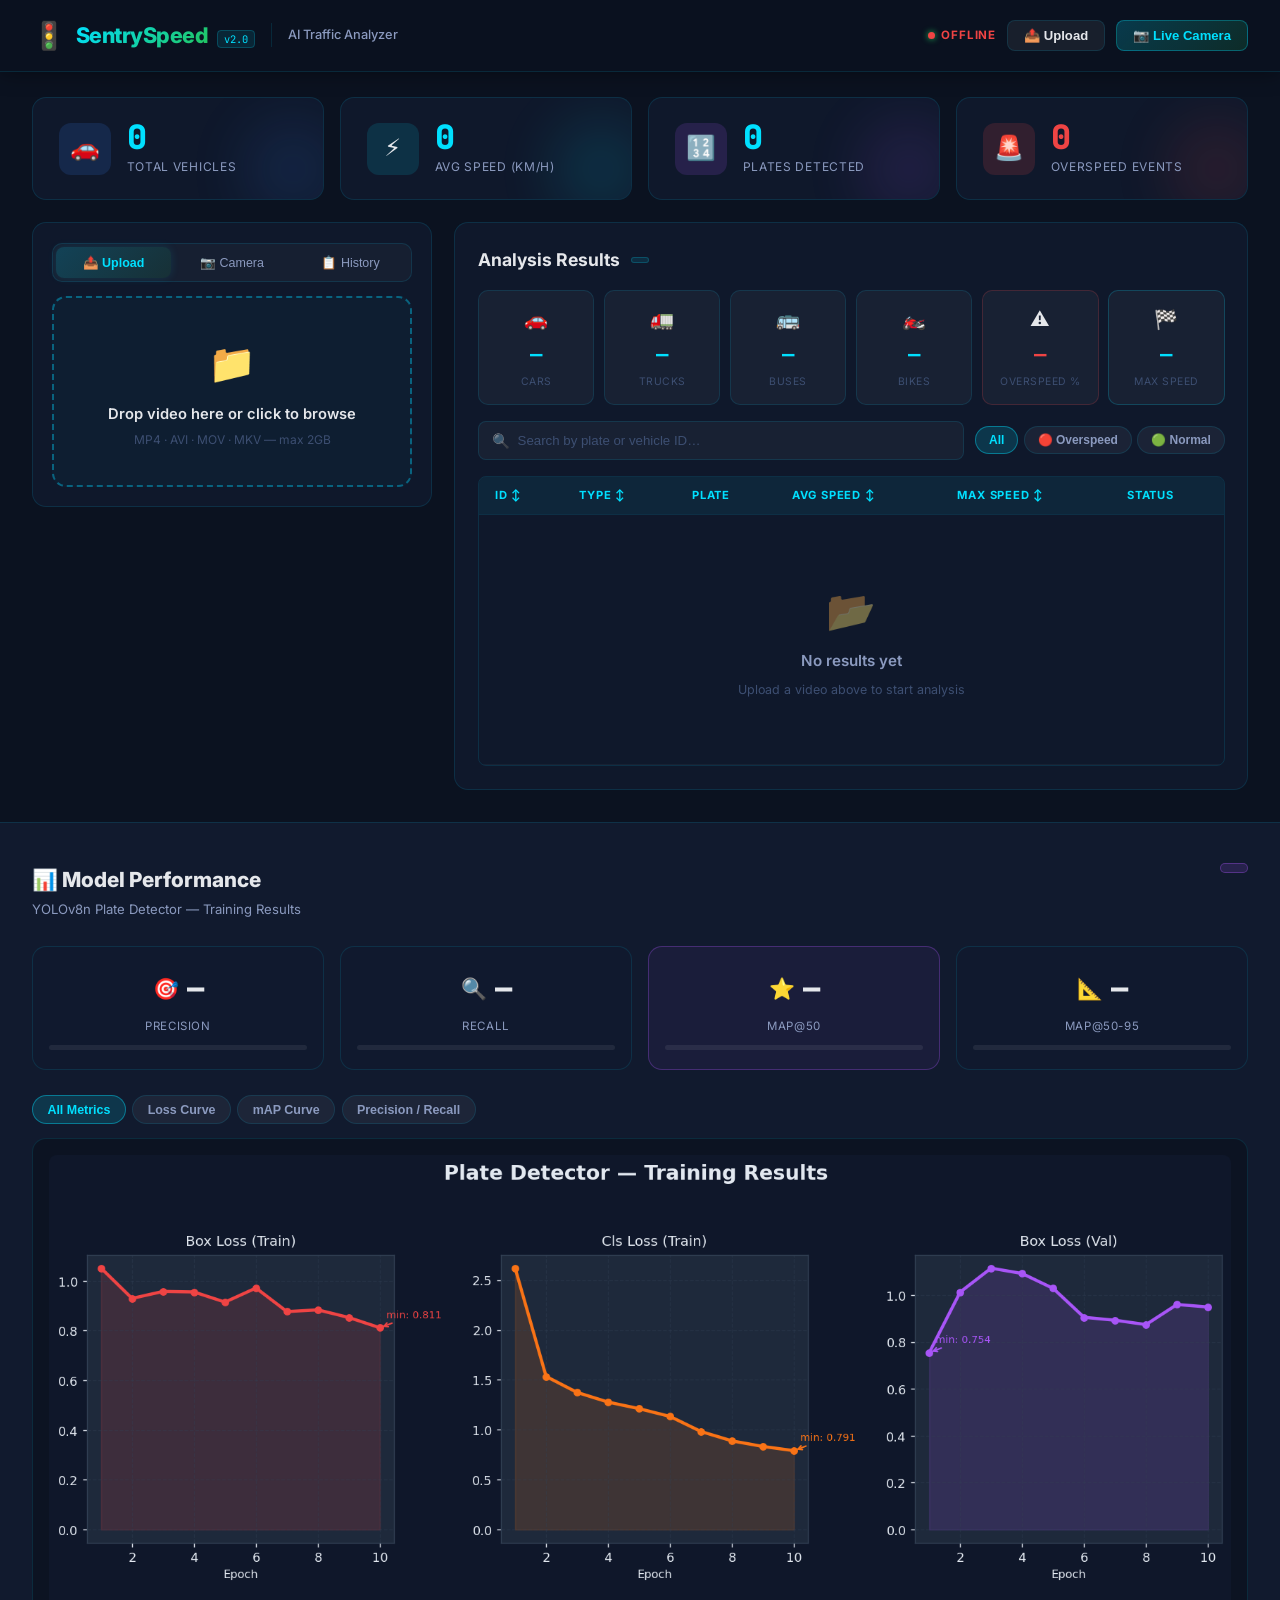
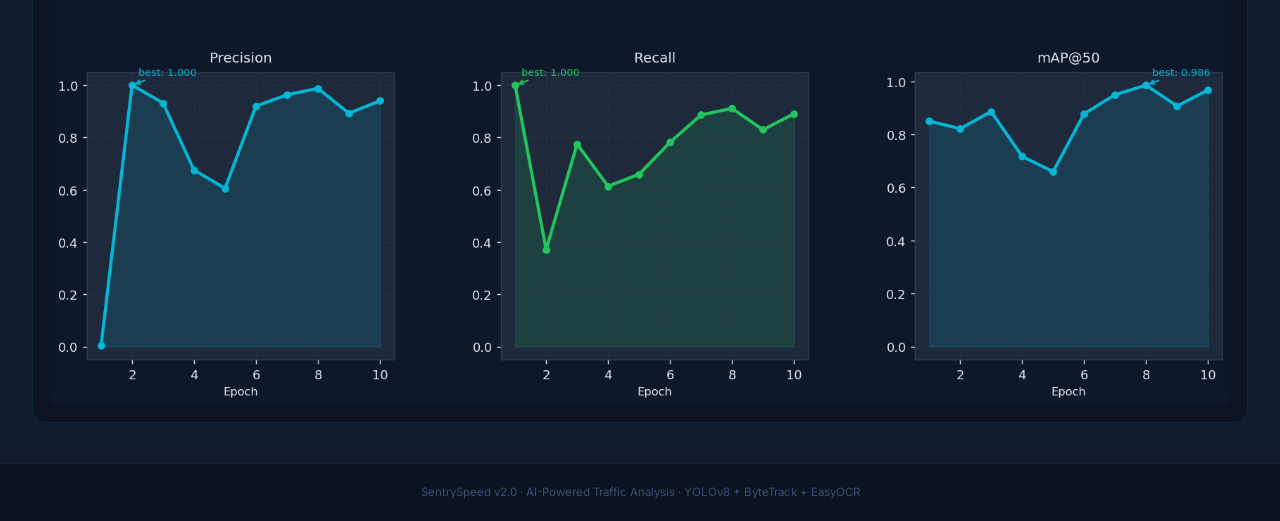
==== commit 3664df56: "feat: KPI trends, overspeed pulse, video preview, empty state, live refresh templates/index.html: - " ====
--- a/templates/index.html
+++ b/templates/index.html
@@ -47,6 +47,7 @@
             <div class="kpi-label">Total Vehicles</div>
           </div>
         </div>
+        <div class="kpi-trend" id="trendVehicles"></div>
         <div class="kpi-glow kpi-glow-blue"></div>
       </div>
 
@@ -58,6 +59,7 @@
             <div class="kpi-label">Avg Speed (km/h)</div>
           </div>
         </div>
+        <div class="kpi-trend" id="trendSpeed"></div>
         <div class="kpi-glow kpi-glow-cyan"></div>
       </div>
 
@@ -69,10 +71,11 @@
             <div class="kpi-label">Plates Detected</div>
           </div>
         </div>
+        <div class="kpi-trend" id="trendPlates"></div>
         <div class="kpi-glow kpi-glow-purple"></div>
       </div>
 
-      <div class="kpi-card kpi-overspeed">
+      <div class="kpi-card kpi-overspeed" id="kpiOverspeedCard">
         <div class="kpi-left">
           <div class="kpi-icon-wrap kpi-icon-red">🚨</div>
           <div>
@@ -80,6 +83,7 @@
             <div class="kpi-label">Overspeed Events</div>
           </div>
         </div>
+        <div class="kpi-trend kpi-trend-danger" id="trendOverspeed"></div>
         <div class="kpi-glow kpi-glow-red"></div>
       </div>
 
@@ -214,7 +218,7 @@
       <div class="table-toolbar">
         <div class="search-wrap">
           <span class="search-icon">🔍</span>
-          <input class="search-input" id="plateSearch" type="text" placeholder="Search by plate number…" oninput="TableFilter.apply()" />
+          <input class="search-input" id="plateSearch" type="text" placeholder="Search by plate or vehicle ID…" oninput="TableFilter.apply()" />
         </div>
         <div class="filter-btns">
           <button class="filter-btn active" id="filterAll"       onclick="TableFilter.set('all')">All</button>
@@ -237,9 +241,26 @@
             </tr>
           </thead>
           <tbody id="vehicleTableBody">
-            <tr><td colspan="6" class="empty-row">No results yet — upload a video to begin.</td></tr>
+            <tr><td colspan="6" class="empty-row">
+              <div class="empty-state">
+                <div class="empty-icon">📂</div>
+                <div class="empty-title">No results yet</div>
+                <div class="empty-sub">Upload a video above to start analysis</div>
+              </div>
+            </td></tr>
           </tbody>
         </table>
+      </div>
+
+      <!-- Video Preview (shown after processing) -->
+      <div class="video-preview hidden" id="videoPreview">
+        <div class="vp-header">
+          <span class="vp-title">🎬 Processed Video Preview</span>
+          <button class="btn btn-ghost btn-sm" onclick="VideoPreview.toggle()">⛶ Expand</button>
+        </div>
+        <video id="processedVideo" class="vp-player" controls preload="metadata">
+          Your browser does not support video playback.
+        </video>
       </div>
 
     </section>
--- a/static/css/style.css
+++ b/static/css/style.css
@@ -481,3 +481,55 @@
   .nav-tagline { display: none; }
   .table-toolbar { flex-direction: column; align-items: stretch; }
 }
+
+/* ═══════════════════════════════════════════════════════════════
+   KPI TREND INDICATOR
+═══════════════════════════════════════════════════════════════ */
+.kpi-trend {
+  position: absolute; top: .8rem; right: .9rem;
+  font-size: .7rem; font-weight: 700; font-family: var(--mono);
+  color: var(--green); opacity: 0;
+  transition: opacity .4s ease;
+}
+.kpi-trend.visible { opacity: 1; }
+.kpi-trend-danger  { color: var(--red); }
+
+/* Overspeed card pulse when count > 0 */
+.kpi-overspeed.has-overspeed {
+  border-color: rgba(239,68,68,.4);
+  animation: overspeed-pulse 2s infinite;
+}
+@keyframes overspeed-pulse {
+  0%,100% { box-shadow: 0 0 0 0 rgba(239,68,68,0); }
+  50%      { box-shadow: 0 0 0 6px rgba(239,68,68,.15); }
+}
+
+/* ═══════════════════════════════════════════════════════════════
+   EMPTY STATE
+═══════════════════════════════════════════════════════════════ */
+.empty-state {
+  display: flex; flex-direction: column; align-items: center;
+  gap: .4rem; padding: 1.5rem 0;
+}
+.empty-icon  { font-size: 2.5rem; opacity: .4; }
+.empty-title { font-size: .95rem; font-weight: 600; color: var(--text2); }
+.empty-sub   { font-size: .78rem; color: var(--text3); }
+
+/* ═══════════════════════════════════════════════════════════════
+   VIDEO PREVIEW
+═══════════════════════════════════════════════════════════════ */
+.video-preview {
+  border: 1px solid var(--border); border-radius: var(--radius);
+  overflow: hidden; background: #000;
+}
+.vp-header {
+  display: flex; justify-content: space-between; align-items: center;
+  padding: .6rem 1rem;
+  background: rgba(0,224,255,.05); border-bottom: 1px solid var(--border);
+}
+.vp-title { font-size: .82rem; font-weight: 600; color: var(--cyan); }
+.vp-player {
+  width: 100%; max-height: 280px;
+  display: block; background: #000;
+}
+.vp-player::-webkit-media-controls-panel { background: rgba(11,18,32,.9); }
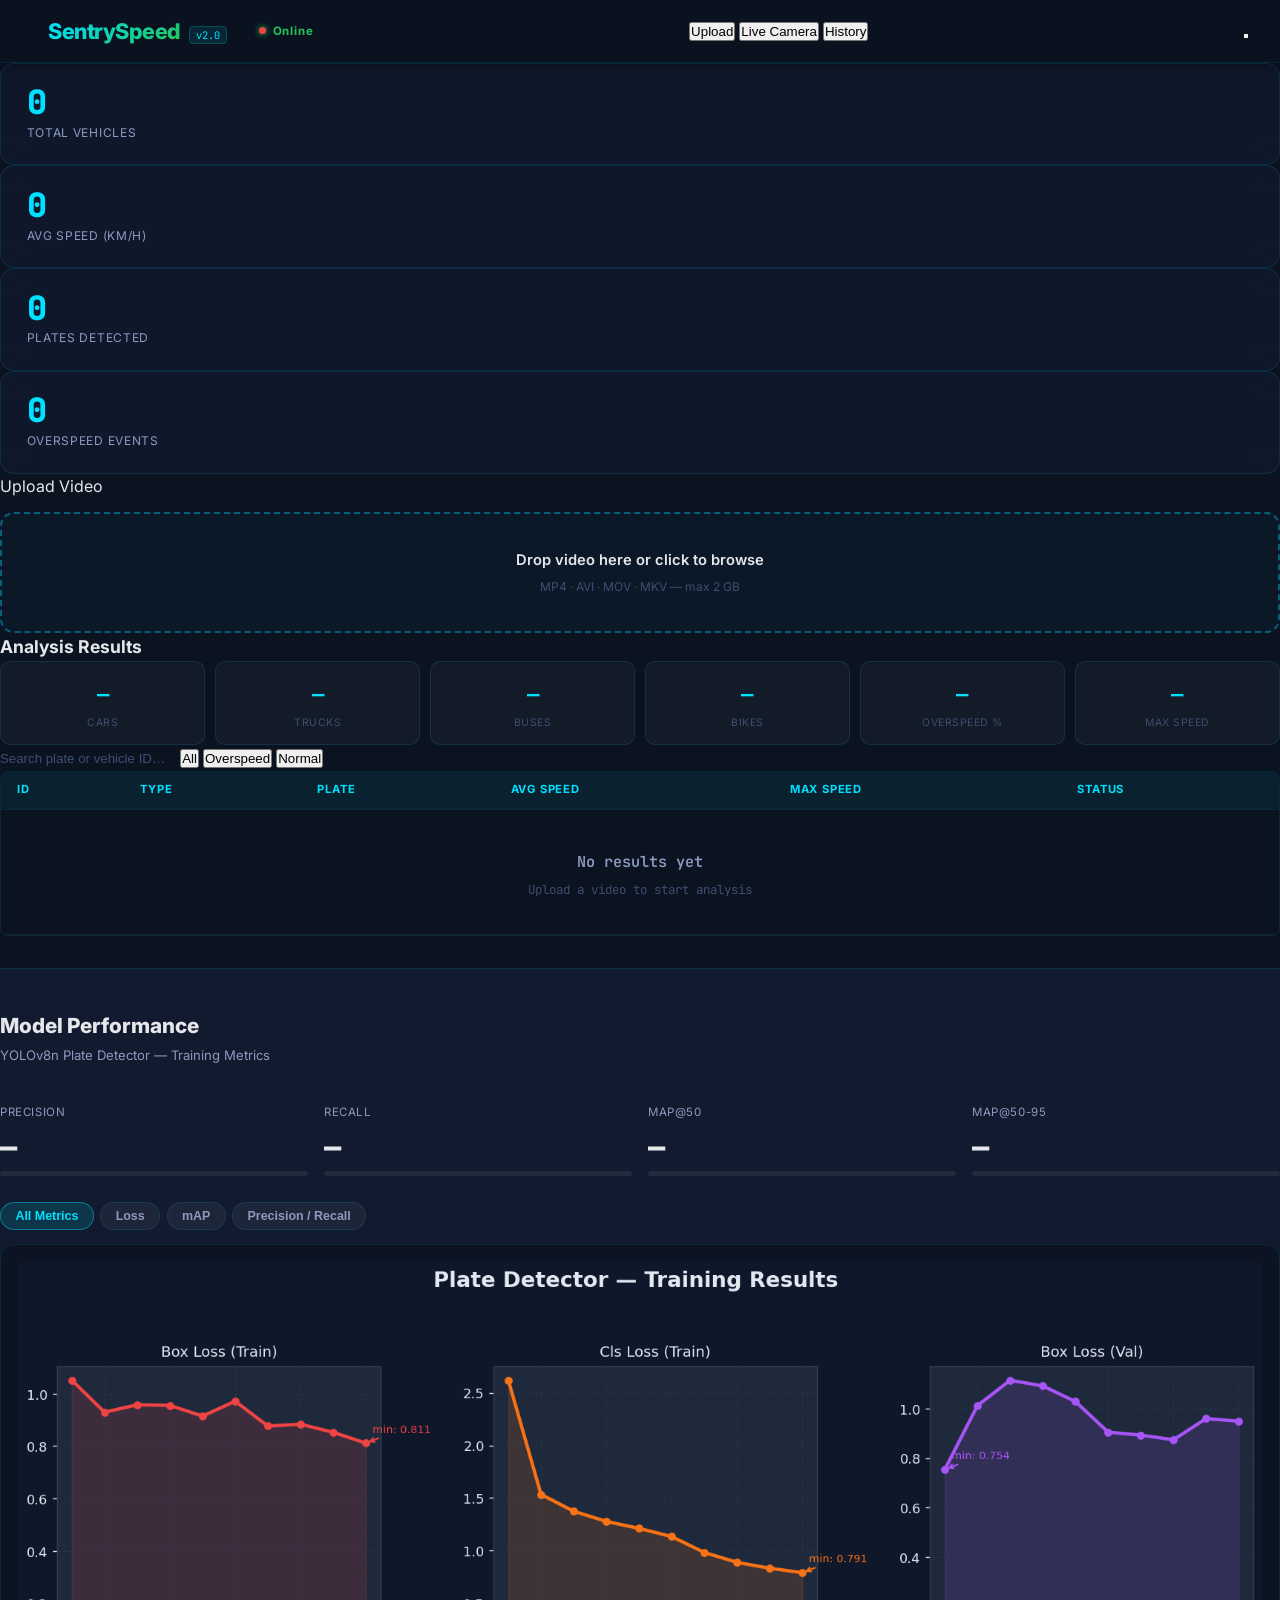
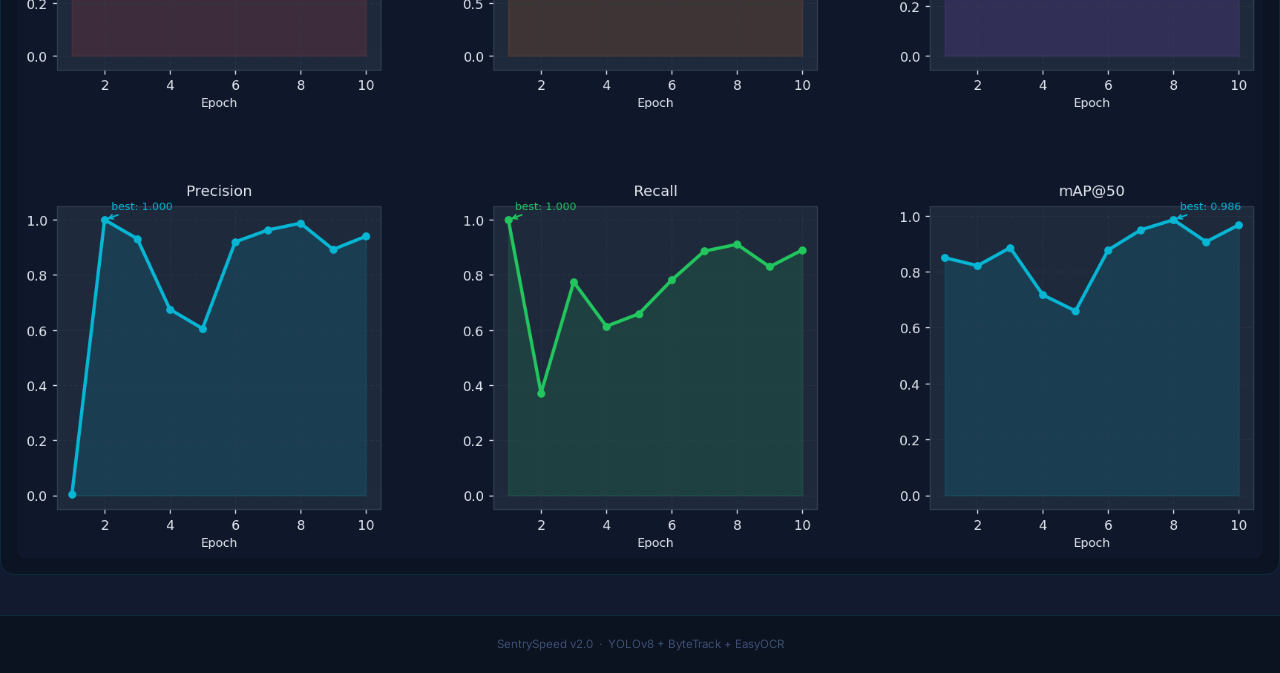
==== commit 3852adea: "ui" ====
--- a/templates/index.html
+++ b/templates/index.html
@@ -1,11 +1,13 @@
 <!DOCTYPE html>
-<html lang="en">
+<html lang="en" data-theme="dark">
 <head>
   <meta charset="UTF-8" />
   <meta name="viewport" content="width=device-width, initial-scale=1.0" />
-  <title>SentrySpeed — AI Traffic Analyzer</title>
+  <title>SentrySpeed — Traffic Analyzer</title>
   <link rel="preconnect" href="https://fonts.googleapis.com" />
-  <link href="https://fonts.googleapis.com/css2?family=Inter:wght@300;400;500;600;700;800&family=JetBrains+Mono:wght@400;500;600&display=swap" rel="stylesheet" />
+  <link href="https://fonts.googleapis.com/css2?family=Inter:wght@300;400;500;600;700&family=JetBrains+Mono:wght@400;500&display=swap" rel="stylesheet" />
+  <!-- Lucide Icons (lightweight, consistent) -->
+  <script src="https://unpkg.com/lucide@latest/dist/umd/lucide.min.js"></script>
   <link rel="stylesheet" href="/static/css/style.css" />
 </head>
 <body>
@@ -14,331 +16,385 @@
   <header class="navbar">
     <div class="navbar-inner">
       <div class="nav-brand">
-        <div class="nav-logo">
-          <span class="logo-icon">🚦</span>
-          <div>
-            <span class="logo-name">SentrySpeed</span>
-            <span class="logo-ver">v2.0</span>
-          </div>
-        </div>
-        <div class="nav-divider"></div>
-        <span class="nav-tagline">AI Traffic Analyzer</span>
-      </div>
-      <div class="nav-actions">
+        <div class="nav-logo-mark">
+          <i data-lucide="activity" class="logo-icon-svg"></i>
+        </div>
+        <div class="nav-logo-text">
+          <span class="logo-name">SentrySpeed</span>
+          <span class="logo-ver">v2.0</span>
+        </div>
+        <div class="nav-sep"></div>
         <div class="nav-status" id="systemStatus">
           <span class="status-dot"></span>
-          <span class="status-text">ONLINE</span>
-        </div>
-        <button class="nav-btn" onclick="TabManager.show('upload')">📤 Upload</button>
-        <button class="nav-btn nav-btn-primary" onclick="TabManager.show('camera')">📷 Live Camera</button>
+          <span class="status-label">Online</span>
+        </div>
+      </div>
+
+      <nav class="nav-links">
+        <button class="nav-link active" id="navUpload" onclick="TabManager.show('upload')">
+          <i data-lucide="upload-cloud"></i> Upload
+        </button>
+        <button class="nav-link" id="navCamera" onclick="TabManager.show('camera')">
+          <i data-lucide="camera"></i> Live Camera
+        </button>
+        <button class="nav-link" id="navHistory" onclick="TabManager.show('history')">
+          <i data-lucide="clock"></i> History
+        </button>
+      </nav>
+
+      <div class="nav-right">
+        <button class="theme-toggle" id="themeToggle" onclick="ThemeManager.toggle()" title="Toggle theme">
+          <i data-lucide="moon" id="themeIconDark"></i>
+          <i data-lucide="sun"  id="themeIconLight" style="display:none"></i>
+        </button>
       </div>
     </div>
   </header>
 
-  <!-- ═══ KPI CARDS ════════════════════════════════════════════ -->
-  <section class="kpi-section">
-    <div class="kpi-grid">
-
-      <div class="kpi-card kpi-vehicles">
-        <div class="kpi-left">
-          <div class="kpi-icon-wrap kpi-icon-blue">🚗</div>
-          <div>
-            <div class="kpi-value" id="totalVehiclesVal">0</div>
-            <div class="kpi-label">Total Vehicles</div>
-          </div>
-        </div>
-        <div class="kpi-trend" id="trendVehicles"></div>
-        <div class="kpi-glow kpi-glow-blue"></div>
-      </div>
-
-      <div class="kpi-card kpi-speed">
-        <div class="kpi-left">
-          <div class="kpi-icon-wrap kpi-icon-cyan">⚡</div>
-          <div>
-            <div class="kpi-value" id="avgSpeedVal">0</div>
-            <div class="kpi-label">Avg Speed (km/h)</div>
-          </div>
-        </div>
-        <div class="kpi-trend" id="trendSpeed"></div>
-        <div class="kpi-glow kpi-glow-cyan"></div>
-      </div>
-
-      <div class="kpi-card kpi-plates">
-        <div class="kpi-left">
-          <div class="kpi-icon-wrap kpi-icon-purple">🔢</div>
-          <div>
-            <div class="kpi-value" id="platesVal">0</div>
-            <div class="kpi-label">Plates Detected</div>
-          </div>
-        </div>
-        <div class="kpi-trend" id="trendPlates"></div>
-        <div class="kpi-glow kpi-glow-purple"></div>
-      </div>
-
-      <div class="kpi-card kpi-overspeed" id="kpiOverspeedCard">
-        <div class="kpi-left">
-          <div class="kpi-icon-wrap kpi-icon-red">🚨</div>
-          <div>
-            <div class="kpi-value kpi-danger" id="overspeedVal">0</div>
-            <div class="kpi-label">Overspeed Events</div>
-          </div>
-        </div>
-        <div class="kpi-trend kpi-trend-danger" id="trendOverspeed"></div>
-        <div class="kpi-glow kpi-glow-red"></div>
-      </div>
-
+  <!-- ═══ PAGE WRAPPER ═════════════════════════════════════════ -->
+  <div class="page-wrapper">
+
+    <!-- ═══ KPI ROW ══════════════════════════════════════════════ -->
+    <section class="kpi-row">
+
+      <div class="kpi-card">
+        <div class="kpi-icon-box kpi-blue">
+          <i data-lucide="car"></i>
+        </div>
+        <div class="kpi-body">
+          <div class="kpi-value" id="totalVehiclesVal">0</div>
+          <div class="kpi-label">Total Vehicles</div>
+        </div>
+        <div class="kpi-delta hidden" id="deltaVehicles"></div>
+      </div>
+
+      <div class="kpi-card">
+        <div class="kpi-icon-box kpi-cyan">
+          <i data-lucide="gauge"></i>
+        </div>
+        <div class="kpi-body">
+          <div class="kpi-value" id="avgSpeedVal">0</div>
+          <div class="kpi-label">Avg Speed (km/h)</div>
+        </div>
+        <div class="kpi-delta hidden" id="deltaSpeed"></div>
+      </div>
+
+      <div class="kpi-card">
+        <div class="kpi-icon-box kpi-purple">
+          <i data-lucide="scan-line"></i>
+        </div>
+        <div class="kpi-body">
+          <div class="kpi-value" id="platesVal">0</div>
+          <div class="kpi-label">Plates Detected</div>
+        </div>
+        <div class="kpi-delta hidden" id="deltaPlates"></div>
+      </div>
+
+      <div class="kpi-card kpi-card-danger" id="kpiOverspeedCard">
+        <div class="kpi-icon-box kpi-red">
+          <i data-lucide="alert-triangle"></i>
+        </div>
+        <div class="kpi-body">
+          <div class="kpi-value kpi-val-danger" id="overspeedVal">0</div>
+          <div class="kpi-label">Overspeed Events</div>
+        </div>
+        <div class="kpi-delta hidden" id="deltaOverspeed"></div>
+      </div>
+
+    </section>
+
+    <!-- ═══ MAIN GRID ════════════════════════════════════════════ -->
+    <div class="main-grid">
+
+      <!-- ── LEFT PANEL ─────────────────────────────────────────── -->
+      <aside class="left-panel">
+
+        <!-- Upload Tab -->
+        <div class="tab-panel active" id="panelUpload">
+          <div class="panel-header">
+            <span class="panel-title">Upload Video</span>
+          </div>
+
+          <div class="drop-zone" id="dropZone"
+               ondragover="FileUploader.onDragOver(event)"
+               ondragleave="FileUploader.onDragLeave(event)"
+               ondrop="FileUploader.onDrop(event)"
+               onclick="document.getElementById('fileInput').click()">
+            <div class="drop-icon-wrap">
+              <i data-lucide="upload-cloud" class="drop-icon-svg"></i>
+            </div>
+            <p class="drop-title">Drop video here or click to browse</p>
+            <p class="drop-hint">MP4 · AVI · MOV · MKV — max 2 GB</p>
+            <input type="file" id="fileInput" accept=".mp4,.avi,.mov,.mkv,.webm" style="display:none" onchange="FileUploader.onFileSelect(event)" />
+          </div>
+
+          <!-- Upload progress -->
+          <div class="progress-card hidden" id="uploadProgress">
+            <div class="progress-row">
+              <span class="progress-label" id="uploadStatusText">Uploading…</span>
+              <span class="progress-pct" id="uploadPct">0%</span>
+            </div>
+            <div class="progress-track">
+              <div class="progress-fill" id="uploadBar"></div>
+            </div>
+          </div>
+
+          <!-- Processing progress -->
+          <div class="progress-card hidden" id="procProgress">
+            <div class="progress-row">
+              <span class="progress-label" id="procStatusText">Processing…</span>
+              <span class="progress-pct" id="procPct">0%</span>
+            </div>
+            <div class="progress-track">
+              <div class="progress-fill progress-animated" id="procBar"></div>
+            </div>
+            <div class="progress-steps">
+              <span class="step" id="stepDetect">Detection</span>
+              <span class="step-sep">›</span>
+              <span class="step" id="stepTrack">Tracking</span>
+              <span class="step-sep">›</span>
+              <span class="step" id="stepSpeed">Speed</span>
+              <span class="step-sep">›</span>
+              <span class="step" id="stepOCR">OCR</span>
+            </div>
+          </div>
+        </div>
+
+        <!-- Camera Tab -->
+        <div class="tab-panel hidden" id="panelCamera">
+          <div class="panel-header">
+            <span class="panel-title">Live Camera</span>
+          </div>
+          <div class="field-group">
+            <label class="field-label">Camera Source</label>
+            <input class="field-input" type="text" id="cameraSource" placeholder="0  or  http://192.168.x.x:8080/video" value="0" />
+            <span class="field-hint">0 = laptop webcam · URL = phone/IP camera</span>
+          </div>
+          <div class="btn-row">
+            <button class="btn btn-primary" id="btnStartCam" onclick="CameraManager.start()">
+              <i data-lucide="play"></i> Start Stream
+            </button>
+            <button class="btn btn-danger" id="btnStopCam" onclick="CameraManager.stop()" disabled>
+              <i data-lucide="square"></i> Stop
+            </button>
+          </div>
+          <div class="cam-frame" id="cameraFrame">
+            <img id="cameraStream" src="" alt="Live feed" class="hidden" />
+            <div class="cam-placeholder" id="cameraPlaceholder">
+              <i data-lucide="camera-off" class="cam-off-icon"></i>
+              <span>Camera inactive</span>
+            </div>
+          </div>
+        </div>
+
+        <!-- History Tab -->
+        <div class="tab-panel hidden" id="panelHistory">
+          <div class="panel-header">
+            <span class="panel-title">History</span>
+            <button class="btn btn-ghost btn-sm" onclick="HistoryManager.refresh()">
+              <i data-lucide="refresh-cw"></i> Refresh
+            </button>
+          </div>
+          <div id="historyList" class="history-list">
+            <div class="empty-state">
+              <i data-lucide="inbox" class="empty-icon-svg"></i>
+              <p class="empty-title">No videos yet</p>
+              <p class="empty-sub">Processed videos will appear here</p>
+            </div>
+          </div>
+        </div>
+
+      </aside>
+
+      <!-- ── RIGHT PANEL ────────────────────────────────────────── -->
+      <section class="right-panel">
+
+        <!-- Results header -->
+        <div class="results-header">
+          <div class="results-title-row">
+            <h2 class="results-title">Analysis Results</h2>
+            <span class="results-vid-badge hidden" id="resultVideoId"></span>
+          </div>
+          <div class="results-actions hidden" id="downloadRow">
+            <button class="btn btn-ghost btn-sm" onclick="Downloader.excel()">
+              <i data-lucide="file-spreadsheet"></i> Excel
+            </button>
+            <button class="btn btn-primary btn-sm" onclick="Downloader.video()">
+              <i data-lucide="film"></i> Video
+            </button>
+          </div>
+        </div>
+
+        <!-- Type breakdown -->
+        <div class="type-grid">
+          <div class="type-card">
+            <i data-lucide="car" class="type-icon"></i>
+            <span class="type-val" id="anaCars">—</span>
+            <span class="type-lbl">Cars</span>
+          </div>
+          <div class="type-card">
+            <i data-lucide="truck" class="type-icon"></i>
+            <span class="type-val" id="anaTrucks">—</span>
+            <span class="type-lbl">Trucks</span>
+          </div>
+          <div class="type-card">
+            <i data-lucide="bus" class="type-icon"></i>
+            <span class="type-val" id="anaBuses">—</span>
+            <span class="type-lbl">Buses</span>
+          </div>
+          <div class="type-card">
+            <i data-lucide="bike" class="type-icon"></i>
+            <span class="type-val" id="anaBikes">—</span>
+            <span class="type-lbl">Bikes</span>
+          </div>
+          <div class="type-card type-card-danger">
+            <i data-lucide="alert-octagon" class="type-icon type-icon-danger"></i>
+            <span class="type-val type-val-danger" id="anaOverPct">—</span>
+            <span class="type-lbl">Overspeed %</span>
+          </div>
+          <div class="type-card type-card-accent">
+            <i data-lucide="flag-triangle-right" class="type-icon type-icon-accent"></i>
+            <span class="type-val type-val-accent" id="anaMaxSpeed">—</span>
+            <span class="type-lbl">Max Speed</span>
+          </div>
+        </div>
+
+        <!-- Table toolbar -->
+        <div class="table-toolbar">
+          <div class="search-box">
+            <i data-lucide="search" class="search-icon-svg"></i>
+            <input class="search-input" id="plateSearch" type="text"
+                   placeholder="Search plate or vehicle ID…"
+                   oninput="TableFilter.apply()" />
+          </div>
+          <div class="filter-group">
+            <button class="filter-pill active" id="filterAll"       onclick="TableFilter.set('all')">All</button>
+            <button class="filter-pill"        id="filterOverspeed" onclick="TableFilter.set('overspeed')">Overspeed</button>
+            <button class="filter-pill"        id="filterNormal"    onclick="TableFilter.set('normal')">Normal</button>
+          </div>
+        </div>
+
+        <!-- Vehicle table -->
+        <div class="table-wrap">
+          <table class="vtable">
+            <thead>
+              <tr>
+                <th class="th-sort" onclick="TableFilter.sort('id')">
+                  ID <i data-lucide="chevrons-up-down" class="sort-icon"></i>
+                </th>
+                <th class="th-sort" onclick="TableFilter.sort('type')">
+                  Type <i data-lucide="chevrons-up-down" class="sort-icon"></i>
+                </th>
+                <th>Plate</th>
+                <th class="th-sort" onclick="TableFilter.sort('avg')">
+                  Avg Speed <i data-lucide="chevrons-up-down" class="sort-icon"></i>
+                </th>
+                <th class="th-sort" onclick="TableFilter.sort('max')">
+                  Max Speed <i data-lucide="chevrons-up-down" class="sort-icon"></i>
+                </th>
+                <th>Status</th>
+              </tr>
+            </thead>
+            <tbody id="vehicleTableBody">
+              <tr>
+                <td colspan="6" class="empty-cell">
+                  <div class="empty-state">
+                    <i data-lucide="folder-open" class="empty-icon-svg"></i>
+                    <p class="empty-title">No results yet</p>
+                    <p class="empty-sub">Upload a video to start analysis</p>
+                  </div>
+                </td>
+              </tr>
+            </tbody>
+          </table>
+        </div>
+
+        <!-- Video preview -->
+        <div class="video-preview hidden" id="videoPreview">
+          <div class="vp-header">
+            <div class="vp-title-row">
+              <i data-lucide="film"></i>
+              <span>Processed Video</span>
+            </div>
+            <button class="btn btn-ghost btn-sm" onclick="VideoPreview.toggle()">
+              <i data-lucide="maximize-2"></i>
+            </button>
+          </div>
+          <video id="processedVideo" class="vp-player" controls preload="metadata"></video>
+        </div>
+
+      </section>
     </div>
-  </section>
-
-  <!-- ═══ MAIN SPLIT ═══════════════════════════════════════════ -->
-  <main class="main-split">
-
-    <!-- ── LEFT: Input Panel ─────────────────────────────────── -->
-    <aside class="input-panel">
-
-      <nav class="tab-nav" role="tablist">
-        <button class="tab-btn active" id="tabUpload"  onclick="TabManager.show('upload')"  role="tab" aria-selected="true">📤 Upload</button>
-        <button class="tab-btn"        id="tabCamera"  onclick="TabManager.show('camera')"  role="tab" aria-selected="false">📷 Camera</button>
-        <button class="tab-btn"        id="tabHistory" onclick="TabManager.show('history')" role="tab" aria-selected="false">📋 History</button>
-      </nav>
-
-      <!-- Upload Tab -->
-      <div class="tab-panel active" id="panelUpload" role="tabpanel">
-        <div class="drop-zone" id="dropZone"
-             ondragover="FileUploader.onDragOver(event)"
-             ondragleave="FileUploader.onDragLeave(event)"
-             ondrop="FileUploader.onDrop(event)"
-             onclick="document.getElementById('fileInput').click()">
-          <div class="drop-icon">📁</div>
-          <p class="drop-title">Drop video here or click to browse</p>
-          <p class="drop-hint">MP4 · AVI · MOV · MKV — max 2GB</p>
-          <input type="file" id="fileInput" accept=".mp4,.avi,.mov,.mkv,.webm" style="display:none" onchange="FileUploader.onFileSelect(event)" />
-        </div>
-
-        <div class="progress-block hidden" id="uploadProgress">
-          <div class="progress-header">
-            <span id="uploadStatusText">Uploading…</span>
-            <span class="progress-pct" id="uploadPct">0%</span>
-          </div>
-          <div class="progress-track"><div class="progress-fill" id="uploadBar"></div></div>
-        </div>
-
-        <div class="progress-block hidden" id="procProgress">
-          <div class="progress-header">
-            <span id="procStatusText">Processing…</span>
-            <span class="progress-pct" id="procPct">0%</span>
-          </div>
-          <div class="progress-track"><div class="progress-fill progress-glow" id="procBar"></div></div>
-        </div>
-      </div>
-
-      <!-- Camera Tab -->
-      <div class="tab-panel" id="panelCamera" role="tabpanel">
-        <div class="cam-source-row">
-          <label class="field-label">Camera Source</label>
-          <input class="field-input" type="text" id="cameraSource" placeholder="0  or  http://192.168.x.x:8080/video" value="0" />
-          <small class="field-hint">0 = laptop webcam · URL = phone camera</small>
-        </div>
-        <div class="cam-btn-row">
-          <button class="btn btn-green" id="btnStartCam" onclick="CameraManager.start()">▶ Start</button>
-          <button class="btn btn-red"   id="btnStopCam"  onclick="CameraManager.stop()" disabled>■ Stop</button>
-        </div>
-        <div class="cam-frame" id="cameraFrame">
-          <img id="cameraStream" src="" alt="Live feed" class="hidden" />
-          <div class="cam-placeholder" id="cameraPlaceholder">
-            <span class="cam-placeholder-icon">📷</span>
-            <span>Camera inactive</span>
-          </div>
-        </div>
-      </div>
-
-      <!-- History Tab -->
-      <div class="tab-panel" id="panelHistory" role="tabpanel">
-        <div class="history-toolbar">
-          <span class="section-label">Recent Videos</span>
-          <button class="btn btn-ghost btn-sm" onclick="HistoryManager.refresh()">↻ Refresh</button>
-        </div>
-        <div id="historyList" class="history-list">
-          <p class="empty-hint">No videos processed yet.</p>
-        </div>
-      </div>
-
-    </aside>
-
-    <!-- ── RIGHT: Results Panel ──────────────────────────────── -->
-    <section class="results-panel">
-
-      <!-- Results Header -->
-      <div class="results-header">
-        <div class="results-title-row">
-          <h2 class="results-title">Analysis Results</h2>
-          <span class="results-badge" id="resultVideoId"></span>
-        </div>
-        <div class="download-row" id="downloadRow" style="display:none">
-          <button class="btn btn-primary" onclick="Downloader.excel()">📊 Excel</button>
-          <button class="btn btn-ghost"   onclick="Downloader.video()">🎬 Video</button>
-        </div>
-      </div>
-
-      <!-- Vehicle Type Breakdown -->
-      <div class="type-grid">
-        <div class="type-card">
-          <span class="type-icon">🚗</span>
-          <span class="type-val" id="anaCars">—</span>
-          <span class="type-lbl">Cars</span>
-        </div>
-        <div class="type-card">
-          <span class="type-icon">🚛</span>
-          <span class="type-val" id="anaTrucks">—</span>
-          <span class="type-lbl">Trucks</span>
-        </div>
-        <div class="type-card">
-          <span class="type-icon">🚌</span>
-          <span class="type-val" id="anaBuses">—</span>
-          <span class="type-lbl">Buses</span>
-        </div>
-        <div class="type-card">
-          <span class="type-icon">🏍️</span>
-          <span class="type-val" id="anaBikes">—</span>
-          <span class="type-lbl">Bikes</span>
-        </div>
-        <div class="type-card type-danger">
-          <span class="type-icon">⚠️</span>
-          <span class="type-val" id="anaOverPct">—</span>
-          <span class="type-lbl">Overspeed %</span>
-        </div>
-        <div class="type-card type-speed">
-          <span class="type-icon">🏁</span>
-          <span class="type-val" id="anaMaxSpeed">—</span>
-          <span class="type-lbl">Max Speed</span>
-        </div>
-      </div>
-
-      <!-- Table Toolbar: Search + Filter -->
-      <div class="table-toolbar">
-        <div class="search-wrap">
-          <span class="search-icon">🔍</span>
-          <input class="search-input" id="plateSearch" type="text" placeholder="Search by plate or vehicle ID…" oninput="TableFilter.apply()" />
-        </div>
-        <div class="filter-btns">
-          <button class="filter-btn active" id="filterAll"       onclick="TableFilter.set('all')">All</button>
-          <button class="filter-btn"        id="filterOverspeed" onclick="TableFilter.set('overspeed')">🔴 Overspeed</button>
-          <button class="filter-btn"        id="filterNormal"    onclick="TableFilter.set('normal')">🟢 Normal</button>
-        </div>
-      </div>
-
-      <!-- Vehicle Table -->
-      <div class="table-wrap">
-        <table class="vtable">
-          <thead>
-            <tr>
-              <th onclick="TableFilter.sort('id')"      class="sortable">ID ↕</th>
-              <th onclick="TableFilter.sort('type')"    class="sortable">Type ↕</th>
-              <th>Plate</th>
-              <th onclick="TableFilter.sort('avg')"     class="sortable">Avg Speed ↕</th>
-              <th onclick="TableFilter.sort('max')"     class="sortable">Max Speed ↕</th>
-              <th>Status</th>
-            </tr>
-          </thead>
-          <tbody id="vehicleTableBody">
-            <tr><td colspan="6" class="empty-row">
-              <div class="empty-state">
-                <div class="empty-icon">📂</div>
-                <div class="empty-title">No results yet</div>
-                <div class="empty-sub">Upload a video above to start analysis</div>
-              </div>
-            </td></tr>
-          </tbody>
-        </table>
-      </div>
-
-      <!-- Video Preview (shown after processing) -->
-      <div class="video-preview hidden" id="videoPreview">
-        <div class="vp-header">
-          <span class="vp-title">🎬 Processed Video Preview</span>
-          <button class="btn btn-ghost btn-sm" onclick="VideoPreview.toggle()">⛶ Expand</button>
-        </div>
-        <video id="processedVideo" class="vp-player" controls preload="metadata">
-          Your browser does not support video playback.
-        </video>
-      </div>
-
-    </section>
-  </main>
-
-  <!-- ═══ MODEL PERFORMANCE ════════════════════════════════════ -->
-  <section class="model-section">
-    <div class="model-section-inner">
-
+
+    <!-- ═══ MODEL PERFORMANCE ════════════════════════════════════ -->
+    <section class="model-section">
       <div class="section-header">
         <div>
-          <h2 class="section-title">📊 Model Performance</h2>
-          <p class="section-sub">YOLOv8n Plate Detector — Training Results</p>
-        </div>
-        <span class="epoch-badge" id="metricsBestEpoch"></span>
-      </div>
-
-      <!-- Model KPI Cards -->
+          <h2 class="section-title">Model Performance</h2>
+          <p class="section-sub">YOLOv8n Plate Detector — Training Metrics</p>
+        </div>
+        <span class="epoch-pill" id="metricsBestEpoch"></span>
+      </div>
+
       <div class="model-kpi-grid">
-        <div class="model-kpi">
-          <div class="mkpi-top">
-            <span class="mkpi-icon">🎯</span>
-            <span class="mkpi-val" id="mPrecision">—</span>
-          </div>
-          <div class="mkpi-label">Precision</div>
-          <div class="mkpi-track"><div class="mkpi-fill mkpi-cyan"  id="mPrecisionBar"></div></div>
-        </div>
-        <div class="model-kpi">
-          <div class="mkpi-top">
-            <span class="mkpi-icon">🔍</span>
-            <span class="mkpi-val" id="mRecall">—</span>
-          </div>
-          <div class="mkpi-label">Recall</div>
-          <div class="mkpi-track"><div class="mkpi-fill mkpi-green" id="mRecallBar"></div></div>
-        </div>
-        <div class="model-kpi model-kpi-star">
-          <div class="mkpi-top">
-            <span class="mkpi-icon">⭐</span>
-            <span class="mkpi-val" id="mMap50">—</span>
-          </div>
-          <div class="mkpi-label">mAP@50</div>
-          <div class="mkpi-track"><div class="mkpi-fill mkpi-purple" id="mMap50Bar"></div></div>
-        </div>
-        <div class="model-kpi">
-          <div class="mkpi-top">
-            <span class="mkpi-icon">📐</span>
-            <span class="mkpi-val" id="mMap5095">—</span>
-          </div>
-          <div class="mkpi-label">mAP@50-95</div>
-          <div class="mkpi-track"><div class="mkpi-fill mkpi-orange" id="mMap5095Bar"></div></div>
-        </div>
-      </div>
-
-      <!-- Chart Tabs + Images -->
+        <div class="model-kpi-card">
+          <div class="mkpi-header">
+            <i data-lucide="crosshair" class="mkpi-icon"></i>
+            <span class="mkpi-label">Precision</span>
+          </div>
+          <div class="mkpi-val" id="mPrecision">—</div>
+          <div class="mkpi-track"><div class="mkpi-bar mkpi-bar-blue"   id="mPrecisionBar"></div></div>
+        </div>
+        <div class="model-kpi-card">
+          <div class="mkpi-header">
+            <i data-lucide="search" class="mkpi-icon"></i>
+            <span class="mkpi-label">Recall</span>
+          </div>
+          <div class="mkpi-val" id="mRecall">—</div>
+          <div class="mkpi-track"><div class="mkpi-bar mkpi-bar-green"  id="mRecallBar"></div></div>
+        </div>
+        <div class="model-kpi-card model-kpi-featured">
+          <div class="mkpi-header">
+            <i data-lucide="star" class="mkpi-icon"></i>
+            <span class="mkpi-label">mAP@50</span>
+          </div>
+          <div class="mkpi-val" id="mMap50">—</div>
+          <div class="mkpi-track"><div class="mkpi-bar mkpi-bar-primary" id="mMap50Bar"></div></div>
+        </div>
+        <div class="model-kpi-card">
+          <div class="mkpi-header">
+            <i data-lucide="ruler" class="mkpi-icon"></i>
+            <span class="mkpi-label">mAP@50-95</span>
+          </div>
+          <div class="mkpi-val" id="mMap5095">—</div>
+          <div class="mkpi-track"><div class="mkpi-bar mkpi-bar-orange" id="mMap5095Bar"></div></div>
+        </div>
+      </div>
+
       <div class="chart-tabs">
         <button class="ctab active" id="ctabResults" onclick="MetricsUI.showChart('results')">All Metrics</button>
-        <button class="ctab"        id="ctabLoss"    onclick="MetricsUI.showChart('loss')">Loss Curve</button>
-        <button class="ctab"        id="ctabMap"     onclick="MetricsUI.showChart('map')">mAP Curve</button>
+        <button class="ctab"        id="ctabLoss"    onclick="MetricsUI.showChart('loss')">Loss</button>
+        <button class="ctab"        id="ctabMap"     onclick="MetricsUI.showChart('map')">mAP</button>
         <button class="ctab"        id="ctabPr"      onclick="MetricsUI.showChart('pr')">Precision / Recall</button>
       </div>
       <div class="chart-box">
         <img id="chartResults" src="/static/metrics/results.png"          class="chart-img active" alt="All metrics" />
-        <img id="chartLoss"    src="/static/metrics/loss_curve.png"       class="chart-img"        alt="Loss curve" />
-        <img id="chartMap"     src="/static/metrics/map_curve.png"        class="chart-img"        alt="mAP curve" />
+        <img id="chartLoss"    src="/static/metrics/loss_curve.png"       class="chart-img"        alt="Loss" />
+        <img id="chartMap"     src="/static/metrics/map_curve.png"        class="chart-img"        alt="mAP" />
         <img id="chartPr"      src="/static/metrics/precision_recall.png" class="chart-img"        alt="Precision Recall" />
       </div>
-
-    </div>
-  </section>
-
-  <!-- ═══ FOOTER ═══════════════════════════════════════════════ -->
-  <footer class="footer">
-    <span>SentrySpeed v2.0 · AI-Powered Traffic Analysis · YOLOv8 + ByteTrack + EasyOCR</span>
-  </footer>
-
-  <!-- Toast -->
+    </section>
+
+    <!-- ═══ FOOTER ═══════════════════════════════════════════════ -->
+    <footer class="footer">
+      <span>SentrySpeed v2.0 &nbsp;·&nbsp; YOLOv8 + ByteTrack + EasyOCR</span>
+    </footer>
+
+  </div><!-- /page-wrapper -->
+
   <div id="toastContainer" aria-live="polite"></div>
 
   <script src="/static/js/app.js"></script>
+  <script>lucide.createIcons();</script>
 </body>
 </html>
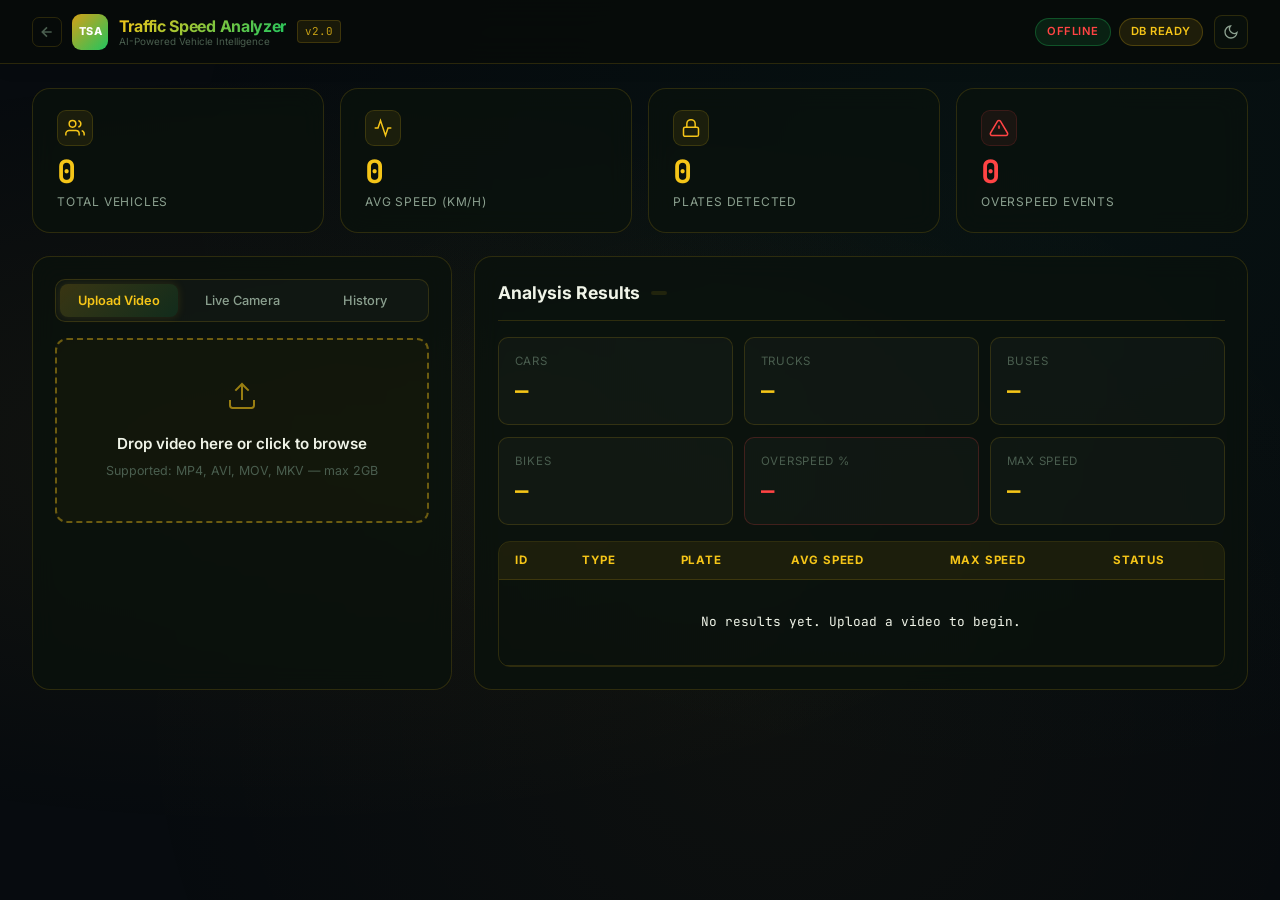
==== commit 2b24ec51: "backup: professional UI, auth, multi-camera, integrations" ====
--- a/templates/index.html
+++ b/templates/index.html
@@ -1,400 +1,283 @@
 <!DOCTYPE html>
-<html lang="en" data-theme="dark">
+<html lang="en">
+
 <head>
   <meta charset="UTF-8" />
   <meta name="viewport" content="width=device-width, initial-scale=1.0" />
-  <title>SentrySpeed — Traffic Analyzer</title>
+  <title>Traffic Speed Analyzer — Dashboard</title>
+  <link rel="icon" type="image/svg+xml" href="/static/favicon.svg" />
+  <link rel="shortcut icon" href="/static/favicon.svg" />
+  <meta name="description"
+    content="AI-powered traffic speed analysis: vehicle detection, speed estimation, and license plate recognition." />
   <link rel="preconnect" href="https://fonts.googleapis.com" />
-  <link href="https://fonts.googleapis.com/css2?family=Inter:wght@300;400;500;600;700&family=JetBrains+Mono:wght@400;500&display=swap" rel="stylesheet" />
-  <!-- Lucide Icons (lightweight, consistent) -->
-  <script src="https://unpkg.com/lucide@latest/dist/umd/lucide.min.js"></script>
+  <link
+    href="https://fonts.googleapis.com/css2?family=Inter:wght@300;400;500;600;700&family=JetBrains+Mono:wght@400;600&display=swap"
+    rel="stylesheet" />
   <link rel="stylesheet" href="/static/css/style.css" />
+  <script>if (localStorage.getItem('tsa-theme') === 'light') document.documentElement.classList.add('light');</script>
 </head>
+
 <body>
-
-  <!-- ═══ NAVBAR ═══════════════════════════════════════════════ -->
-  <header class="navbar">
-    <div class="navbar-inner">
-      <div class="nav-brand">
-        <div class="nav-logo-mark">
-          <i data-lucide="activity" class="logo-icon-svg"></i>
-        </div>
-        <div class="nav-logo-text">
-          <span class="logo-name">SentrySpeed</span>
-          <span class="logo-ver">v2.0</span>
-        </div>
-        <div class="nav-sep"></div>
-        <div class="nav-status" id="systemStatus">
-          <span class="status-dot"></span>
-          <span class="status-label">Online</span>
-        </div>
-      </div>
-
-      <nav class="nav-links">
-        <button class="nav-link active" id="navUpload" onclick="TabManager.show('upload')">
-          <i data-lucide="upload-cloud"></i> Upload
-        </button>
-        <button class="nav-link" id="navCamera" onclick="TabManager.show('camera')">
-          <i data-lucide="camera"></i> Live Camera
-        </button>
-        <button class="nav-link" id="navHistory" onclick="TabManager.show('history')">
-          <i data-lucide="clock"></i> History
+  <div id="particles" aria-hidden="true"></div>
+
+  <!-- Header -->
+  <header class="header">
+    <div class="header-inner">
+      <div class="brand">
+        <a href="/" class="brand-back" title="Back to Home">
+          <svg width="16" height="16" viewBox="0 0 24 24" fill="none" stroke="currentColor" stroke-width="2.5">
+            <path d="M19 12H5M12 5l-7 7 7 7" />
+          </svg>
+        </a>
+        <div class="brand-mark">TSA</div>
+        <div class="brand-text">
+          <span class="brand-name">Traffic Speed Analyzer</span>
+          <span class="brand-sub">AI-Powered Vehicle Intelligence</span>
+        </div>
+        <span class="brand-tag">v2.0</span>
+      </div>
+      <div class="header-right">
+        <div class="header-badges">
+          <span class="badge badge-live" id="systemStatus">ONLINE</span>
+          <span class="badge badge-info" id="dbBadge">DB Ready</span>
+        </div>
+        <button class="theme-toggle" id="themeToggle" title="Toggle theme" onclick="ThemeManager.toggle()">
+          <svg class="icon-moon" width="16" height="16" viewBox="0 0 24 24" fill="none" stroke="currentColor"
+            stroke-width="2">
+            <path d="M21 12.79A9 9 0 1 1 11.21 3 7 7 0 0 0 21 12.79z" />
+          </svg>
+          <svg class="icon-sun" width="16" height="16" viewBox="0 0 24 24" fill="none" stroke="currentColor"
+            stroke-width="2">
+            <circle cx="12" cy="12" r="5" />
+            <line x1="12" y1="1" x2="12" y2="3" />
+            <line x1="12" y1="21" x2="12" y2="23" />
+            <line x1="4.22" y1="4.22" x2="5.64" y2="5.64" />
+            <line x1="18.36" y1="18.36" x2="19.78" y2="19.78" />
+            <line x1="1" y1="12" x2="3" y2="12" />
+            <line x1="21" y1="12" x2="23" y2="12" />
+            <line x1="4.22" y1="19.78" x2="5.64" y2="18.36" />
+            <line x1="18.36" y1="5.64" x2="19.78" y2="4.22" />
+          </svg>
+        </button>
+      </div>
+    </div>
+  </header>
+
+  <!-- Stats Row -->
+  <section class="stats-row" aria-label="Summary statistics">
+    <div class="stat-card">
+      <div class="stat-icon-svg">
+        <svg width="20" height="20" viewBox="0 0 24 24" fill="none" stroke="currentColor" stroke-width="1.8">
+          <path d="M17 21v-2a4 4 0 0 0-4-4H5a4 4 0 0 0-4 4v2" />
+          <circle cx="9" cy="7" r="4" />
+          <path d="M23 21v-2a4 4 0 0 0-3-3.87M16 3.13a4 4 0 0 1 0 7.75" />
+        </svg>
+      </div>
+      <div class="stat-value" id="totalVehiclesVal">0</div>
+      <div class="stat-label">Total Vehicles</div>
+    </div>
+    <div class="stat-card">
+      <div class="stat-icon-svg">
+        <svg width="20" height="20" viewBox="0 0 24 24" fill="none" stroke="currentColor" stroke-width="1.8">
+          <polyline points="22 12 18 12 15 21 9 3 6 12 2 12" />
+        </svg>
+      </div>
+      <div class="stat-value" id="avgSpeedVal">0</div>
+      <div class="stat-label">Avg Speed (km/h)</div>
+    </div>
+    <div class="stat-card">
+      <div class="stat-icon-svg">
+        <svg width="20" height="20" viewBox="0 0 24 24" fill="none" stroke="currentColor" stroke-width="1.8">
+          <rect x="3" y="11" width="18" height="11" rx="2" ry="2" />
+          <path d="M7 11V7a5 5 0 0 1 10 0v4" />
+        </svg>
+      </div>
+      <div class="stat-value" id="platesVal">0</div>
+      <div class="stat-label">Plates Detected</div>
+    </div>
+    <div class="stat-card stat-danger">
+      <div class="stat-icon-svg">
+        <svg width="20" height="20" viewBox="0 0 24 24" fill="none" stroke="currentColor" stroke-width="1.8">
+          <path d="M10.29 3.86L1.82 18a2 2 0 0 0 1.71 3h16.94a2 2 0 0 0 1.71-3L13.71 3.86a2 2 0 0 0-3.42 0z" />
+          <line x1="12" y1="9" x2="12" y2="13" />
+          <line x1="12" y1="17" x2="12.01" y2="17" />
+        </svg>
+      </div>
+      <div class="stat-value" id="overspeedVal">0</div>
+      <div class="stat-label">Overspeed Events</div>
+    </div>
+  </section>
+
+  <!-- Main Content -->
+  <main class="main-content">
+
+    <!-- Left Panel -->
+    <div class="panel panel-left">
+      <nav class="tab-nav" role="tablist">
+        <button class="tab-btn active" id="tabUpload" role="tab" aria-selected="true" aria-controls="panelUpload"
+          onclick="TabManager.show('upload')">
+          Upload Video
+        </button>
+        <button class="tab-btn" id="tabCamera" role="tab" aria-selected="false" aria-controls="panelCamera"
+          onclick="TabManager.show('camera')">
+          Live Camera
+        </button>
+        <button class="tab-btn" id="tabHistory" role="tab" aria-selected="false" aria-controls="panelHistory"
+          onclick="TabManager.show('history')">
+          History
         </button>
       </nav>
 
-      <div class="nav-right">
-        <button class="theme-toggle" id="themeToggle" onclick="ThemeManager.toggle()" title="Toggle theme">
-          <i data-lucide="moon" id="themeIconDark"></i>
-          <i data-lucide="sun"  id="themeIconLight" style="display:none"></i>
-        </button>
-      </div>
-    </div>
-  </header>
-
-  <!-- ═══ PAGE WRAPPER ═════════════════════════════════════════ -->
-  <div class="page-wrapper">
-
-    <!-- ═══ KPI ROW ══════════════════════════════════════════════ -->
-    <section class="kpi-row">
-
-      <div class="kpi-card">
-        <div class="kpi-icon-box kpi-blue">
-          <i data-lucide="car"></i>
-        </div>
-        <div class="kpi-body">
-          <div class="kpi-value" id="totalVehiclesVal">0</div>
-          <div class="kpi-label">Total Vehicles</div>
-        </div>
-        <div class="kpi-delta hidden" id="deltaVehicles"></div>
-      </div>
-
-      <div class="kpi-card">
-        <div class="kpi-icon-box kpi-cyan">
-          <i data-lucide="gauge"></i>
-        </div>
-        <div class="kpi-body">
-          <div class="kpi-value" id="avgSpeedVal">0</div>
-          <div class="kpi-label">Avg Speed (km/h)</div>
-        </div>
-        <div class="kpi-delta hidden" id="deltaSpeed"></div>
-      </div>
-
-      <div class="kpi-card">
-        <div class="kpi-icon-box kpi-purple">
-          <i data-lucide="scan-line"></i>
-        </div>
-        <div class="kpi-body">
-          <div class="kpi-value" id="platesVal">0</div>
-          <div class="kpi-label">Plates Detected</div>
-        </div>
-        <div class="kpi-delta hidden" id="deltaPlates"></div>
-      </div>
-
-      <div class="kpi-card kpi-card-danger" id="kpiOverspeedCard">
-        <div class="kpi-icon-box kpi-red">
-          <i data-lucide="alert-triangle"></i>
-        </div>
-        <div class="kpi-body">
-          <div class="kpi-value kpi-val-danger" id="overspeedVal">0</div>
-          <div class="kpi-label">Overspeed Events</div>
-        </div>
-        <div class="kpi-delta hidden" id="deltaOverspeed"></div>
-      </div>
-
-    </section>
-
-    <!-- ═══ MAIN GRID ════════════════════════════════════════════ -->
-    <div class="main-grid">
-
-      <!-- ── LEFT PANEL ─────────────────────────────────────────── -->
-      <aside class="left-panel">
-
-        <!-- Upload Tab -->
-        <div class="tab-panel active" id="panelUpload">
-          <div class="panel-header">
-            <span class="panel-title">Upload Video</span>
-          </div>
-
-          <div class="drop-zone" id="dropZone"
-               ondragover="FileUploader.onDragOver(event)"
-               ondragleave="FileUploader.onDragLeave(event)"
-               ondrop="FileUploader.onDrop(event)"
-               onclick="document.getElementById('fileInput').click()">
-            <div class="drop-icon-wrap">
-              <i data-lucide="upload-cloud" class="drop-icon-svg"></i>
-            </div>
-            <p class="drop-title">Drop video here or click to browse</p>
-            <p class="drop-hint">MP4 · AVI · MOV · MKV — max 2 GB</p>
-            <input type="file" id="fileInput" accept=".mp4,.avi,.mov,.mkv,.webm" style="display:none" onchange="FileUploader.onFileSelect(event)" />
-          </div>
-
-          <!-- Upload progress -->
-          <div class="progress-card hidden" id="uploadProgress">
-            <div class="progress-row">
-              <span class="progress-label" id="uploadStatusText">Uploading…</span>
-              <span class="progress-pct" id="uploadPct">0%</span>
-            </div>
-            <div class="progress-track">
-              <div class="progress-fill" id="uploadBar"></div>
-            </div>
-          </div>
-
-          <!-- Processing progress -->
-          <div class="progress-card hidden" id="procProgress">
-            <div class="progress-row">
-              <span class="progress-label" id="procStatusText">Processing…</span>
-              <span class="progress-pct" id="procPct">0%</span>
-            </div>
-            <div class="progress-track">
-              <div class="progress-fill progress-animated" id="procBar"></div>
-            </div>
-            <div class="progress-steps">
-              <span class="step" id="stepDetect">Detection</span>
-              <span class="step-sep">›</span>
-              <span class="step" id="stepTrack">Tracking</span>
-              <span class="step-sep">›</span>
-              <span class="step" id="stepSpeed">Speed</span>
-              <span class="step-sep">›</span>
-              <span class="step" id="stepOCR">OCR</span>
-            </div>
-          </div>
-        </div>
-
-        <!-- Camera Tab -->
-        <div class="tab-panel hidden" id="panelCamera">
-          <div class="panel-header">
-            <span class="panel-title">Live Camera</span>
-          </div>
-          <div class="field-group">
-            <label class="field-label">Camera Source</label>
-            <input class="field-input" type="text" id="cameraSource" placeholder="0  or  http://192.168.x.x:8080/video" value="0" />
-            <span class="field-hint">0 = laptop webcam · URL = phone/IP camera</span>
-          </div>
-          <div class="btn-row">
-            <button class="btn btn-primary" id="btnStartCam" onclick="CameraManager.start()">
-              <i data-lucide="play"></i> Start Stream
-            </button>
-            <button class="btn btn-danger" id="btnStopCam" onclick="CameraManager.stop()" disabled>
-              <i data-lucide="square"></i> Stop
-            </button>
-          </div>
-          <div class="cam-frame" id="cameraFrame">
-            <img id="cameraStream" src="" alt="Live feed" class="hidden" />
-            <div class="cam-placeholder" id="cameraPlaceholder">
-              <i data-lucide="camera-off" class="cam-off-icon"></i>
-              <span>Camera inactive</span>
-            </div>
-          </div>
-        </div>
-
-        <!-- History Tab -->
-        <div class="tab-panel hidden" id="panelHistory">
-          <div class="panel-header">
-            <span class="panel-title">History</span>
-            <button class="btn btn-ghost btn-sm" onclick="HistoryManager.refresh()">
-              <i data-lucide="refresh-cw"></i> Refresh
-            </button>
-          </div>
-          <div id="historyList" class="history-list">
-            <div class="empty-state">
-              <i data-lucide="inbox" class="empty-icon-svg"></i>
-              <p class="empty-title">No videos yet</p>
-              <p class="empty-sub">Processed videos will appear here</p>
-            </div>
-          </div>
-        </div>
-
-      </aside>
-
-      <!-- ── RIGHT PANEL ────────────────────────────────────────── -->
-      <section class="right-panel">
-
-        <!-- Results header -->
-        <div class="results-header">
-          <div class="results-title-row">
-            <h2 class="results-title">Analysis Results</h2>
-            <span class="results-vid-badge hidden" id="resultVideoId"></span>
-          </div>
-          <div class="results-actions hidden" id="downloadRow">
-            <button class="btn btn-ghost btn-sm" onclick="Downloader.excel()">
-              <i data-lucide="file-spreadsheet"></i> Excel
-            </button>
-            <button class="btn btn-primary btn-sm" onclick="Downloader.video()">
-              <i data-lucide="film"></i> Video
-            </button>
-          </div>
-        </div>
-
-        <!-- Type breakdown -->
-        <div class="type-grid">
-          <div class="type-card">
-            <i data-lucide="car" class="type-icon"></i>
-            <span class="type-val" id="anaCars">—</span>
-            <span class="type-lbl">Cars</span>
-          </div>
-          <div class="type-card">
-            <i data-lucide="truck" class="type-icon"></i>
-            <span class="type-val" id="anaTrucks">—</span>
-            <span class="type-lbl">Trucks</span>
-          </div>
-          <div class="type-card">
-            <i data-lucide="bus" class="type-icon"></i>
-            <span class="type-val" id="anaBuses">—</span>
-            <span class="type-lbl">Buses</span>
-          </div>
-          <div class="type-card">
-            <i data-lucide="bike" class="type-icon"></i>
-            <span class="type-val" id="anaBikes">—</span>
-            <span class="type-lbl">Bikes</span>
-          </div>
-          <div class="type-card type-card-danger">
-            <i data-lucide="alert-octagon" class="type-icon type-icon-danger"></i>
-            <span class="type-val type-val-danger" id="anaOverPct">—</span>
-            <span class="type-lbl">Overspeed %</span>
-          </div>
-          <div class="type-card type-card-accent">
-            <i data-lucide="flag-triangle-right" class="type-icon type-icon-accent"></i>
-            <span class="type-val type-val-accent" id="anaMaxSpeed">—</span>
-            <span class="type-lbl">Max Speed</span>
-          </div>
-        </div>
-
-        <!-- Table toolbar -->
-        <div class="table-toolbar">
-          <div class="search-box">
-            <i data-lucide="search" class="search-icon-svg"></i>
-            <input class="search-input" id="plateSearch" type="text"
-                   placeholder="Search plate or vehicle ID…"
-                   oninput="TableFilter.apply()" />
-          </div>
-          <div class="filter-group">
-            <button class="filter-pill active" id="filterAll"       onclick="TableFilter.set('all')">All</button>
-            <button class="filter-pill"        id="filterOverspeed" onclick="TableFilter.set('overspeed')">Overspeed</button>
-            <button class="filter-pill"        id="filterNormal"    onclick="TableFilter.set('normal')">Normal</button>
-          </div>
-        </div>
-
-        <!-- Vehicle table -->
-        <div class="table-wrap">
-          <table class="vtable">
-            <thead>
-              <tr>
-                <th class="th-sort" onclick="TableFilter.sort('id')">
-                  ID <i data-lucide="chevrons-up-down" class="sort-icon"></i>
-                </th>
-                <th class="th-sort" onclick="TableFilter.sort('type')">
-                  Type <i data-lucide="chevrons-up-down" class="sort-icon"></i>
-                </th>
-                <th>Plate</th>
-                <th class="th-sort" onclick="TableFilter.sort('avg')">
-                  Avg Speed <i data-lucide="chevrons-up-down" class="sort-icon"></i>
-                </th>
-                <th class="th-sort" onclick="TableFilter.sort('max')">
-                  Max Speed <i data-lucide="chevrons-up-down" class="sort-icon"></i>
-                </th>
-                <th>Status</th>
-              </tr>
-            </thead>
-            <tbody id="vehicleTableBody">
-              <tr>
-                <td colspan="6" class="empty-cell">
-                  <div class="empty-state">
-                    <i data-lucide="folder-open" class="empty-icon-svg"></i>
-                    <p class="empty-title">No results yet</p>
-                    <p class="empty-sub">Upload a video to start analysis</p>
-                  </div>
-                </td>
-              </tr>
-            </tbody>
-          </table>
-        </div>
-
-        <!-- Video preview -->
-        <div class="video-preview hidden" id="videoPreview">
-          <div class="vp-header">
-            <div class="vp-title-row">
-              <i data-lucide="film"></i>
-              <span>Processed Video</span>
-            </div>
-            <button class="btn btn-ghost btn-sm" onclick="VideoPreview.toggle()">
-              <i data-lucide="maximize-2"></i>
-            </button>
-          </div>
-          <video id="processedVideo" class="vp-player" controls preload="metadata"></video>
-        </div>
-
-      </section>
-    </div>
-
-    <!-- ═══ MODEL PERFORMANCE ════════════════════════════════════ -->
-    <section class="model-section">
-      <div class="section-header">
-        <div>
-          <h2 class="section-title">Model Performance</h2>
-          <p class="section-sub">YOLOv8n Plate Detector — Training Metrics</p>
-        </div>
-        <span class="epoch-pill" id="metricsBestEpoch"></span>
-      </div>
-
-      <div class="model-kpi-grid">
-        <div class="model-kpi-card">
-          <div class="mkpi-header">
-            <i data-lucide="crosshair" class="mkpi-icon"></i>
-            <span class="mkpi-label">Precision</span>
-          </div>
-          <div class="mkpi-val" id="mPrecision">—</div>
-          <div class="mkpi-track"><div class="mkpi-bar mkpi-bar-blue"   id="mPrecisionBar"></div></div>
-        </div>
-        <div class="model-kpi-card">
-          <div class="mkpi-header">
-            <i data-lucide="search" class="mkpi-icon"></i>
-            <span class="mkpi-label">Recall</span>
-          </div>
-          <div class="mkpi-val" id="mRecall">—</div>
-          <div class="mkpi-track"><div class="mkpi-bar mkpi-bar-green"  id="mRecallBar"></div></div>
-        </div>
-        <div class="model-kpi-card model-kpi-featured">
-          <div class="mkpi-header">
-            <i data-lucide="star" class="mkpi-icon"></i>
-            <span class="mkpi-label">mAP@50</span>
-          </div>
-          <div class="mkpi-val" id="mMap50">—</div>
-          <div class="mkpi-track"><div class="mkpi-bar mkpi-bar-primary" id="mMap50Bar"></div></div>
-        </div>
-        <div class="model-kpi-card">
-          <div class="mkpi-header">
-            <i data-lucide="ruler" class="mkpi-icon"></i>
-            <span class="mkpi-label">mAP@50-95</span>
-          </div>
-          <div class="mkpi-val" id="mMap5095">—</div>
-          <div class="mkpi-track"><div class="mkpi-bar mkpi-bar-orange" id="mMap5095Bar"></div></div>
-        </div>
-      </div>
-
-      <div class="chart-tabs">
-        <button class="ctab active" id="ctabResults" onclick="MetricsUI.showChart('results')">All Metrics</button>
-        <button class="ctab"        id="ctabLoss"    onclick="MetricsUI.showChart('loss')">Loss</button>
-        <button class="ctab"        id="ctabMap"     onclick="MetricsUI.showChart('map')">mAP</button>
-        <button class="ctab"        id="ctabPr"      onclick="MetricsUI.showChart('pr')">Precision / Recall</button>
-      </div>
-      <div class="chart-box">
-        <img id="chartResults" src="/static/metrics/results.png"          class="chart-img active" alt="All metrics" />
-        <img id="chartLoss"    src="/static/metrics/loss_curve.png"       class="chart-img"        alt="Loss" />
-        <img id="chartMap"     src="/static/metrics/map_curve.png"        class="chart-img"        alt="mAP" />
-        <img id="chartPr"      src="/static/metrics/precision_recall.png" class="chart-img"        alt="Precision Recall" />
-      </div>
-    </section>
-
-    <!-- ═══ FOOTER ═══════════════════════════════════════════════ -->
-    <footer class="footer">
-      <span>SentrySpeed v2.0 &nbsp;·&nbsp; YOLOv8 + ByteTrack + EasyOCR</span>
-    </footer>
-
-  </div><!-- /page-wrapper -->
+      <!-- Upload Panel -->
+      <div class="tab-panel active" id="panelUpload" role="tabpanel">
+        <div class="drop-zone" id="dropZone" ondragover="FileUploader.onDragOver(event)"
+          ondragleave="FileUploader.onDragLeave(event)" ondrop="FileUploader.onDrop(event)"
+          onclick="document.getElementById('fileInput').click()">
+          <div class="drop-icon-svg">
+            <svg width="32" height="32" viewBox="0 0 24 24" fill="none" stroke="currentColor" stroke-width="1.5">
+              <path d="M21 15v4a2 2 0 0 1-2 2H5a2 2 0 0 1-2-2v-4" />
+              <polyline points="17 8 12 3 7 8" />
+              <line x1="12" y1="3" x2="12" y2="15" />
+            </svg>
+          </div>
+          <p class="drop-title">Drop video here or click to browse</p>
+          <p class="drop-hint">Supported: MP4, AVI, MOV, MKV — max 2GB</p>
+          <input type="file" id="fileInput" accept=".mp4,.avi,.mov,.mkv,.webm" style="display:none"
+            onchange="FileUploader.onFileSelect(event)" />
+        </div>
+
+        <div class="progress-block hidden" id="uploadProgress">
+          <div class="progress-label">
+            <span id="uploadStatusText">Uploading...</span>
+            <span id="uploadPct">0%</span>
+          </div>
+          <div class="progress-bar-track">
+            <div class="progress-bar-fill" id="uploadBar"></div>
+          </div>
+        </div>
+
+        <div class="progress-block hidden" id="procProgress">
+          <div class="progress-label">
+            <span id="procStatusText">Processing...</span>
+            <span id="procPct">0%</span>
+          </div>
+          <div class="progress-bar-track">
+            <div class="progress-bar-fill glow" id="procBar"></div>
+          </div>
+        </div>
+      </div>
+
+      <!-- Camera Panel -->
+      <div class="tab-panel" id="panelCamera" role="tabpanel">
+        <div class="camera-controls">
+          <div class="control-group">
+            <label for="cameraSource">Camera Source</label>
+            <input type="text" id="cameraSource" placeholder="0 or http://192.168.1.x:8080/video" value="0" />
+            <small>Use 0 for local webcam, or enter your IP camera URL</small>
+          </div>
+          <button class="btn btn-primary" id="btnStartCam" onclick="CameraManager.start()">Start Camera</button>
+          <button class="btn btn-danger" id="btnStopCam" onclick="CameraManager.stop()" disabled>Stop</button>
+        </div>
+        <div class="camera-frame" id="cameraFrame">
+          <img id="cameraStream" src="" alt="Live camera feed" class="hidden" />
+          <div class="camera-placeholder" id="cameraPlaceholder">
+            <svg width="28" height="28" viewBox="0 0 24 24" fill="none" stroke="currentColor" stroke-width="1.5"
+              style="margin-bottom:0.5rem;opacity:0.4">
+              <path d="M23 19a2 2 0 0 1-2 2H3a2 2 0 0 1-2-2V8a2 2 0 0 1 2-2h4l2-3h6l2 3h4a2 2 0 0 1 2 2z" />
+              <circle cx="12" cy="13" r="4" />
+            </svg>
+            <span>Camera inactive</span>
+          </div>
+        </div>
+      </div>
+
+      <!-- History Panel -->
+      <div class="tab-panel" id="panelHistory" role="tabpanel">
+        <button class="btn btn-secondary btn-sm" onclick="HistoryManager.refresh()">Refresh</button>
+        <div id="historyList" class="history-list">
+          <p class="muted">No videos processed yet.</p>
+        </div>
+      </div>
+    </div>
+
+    <!-- Right Panel -->
+    <div class="panel panel-right" id="resultsPanel">
+      <h2 class="panel-title">
+        Analysis Results
+        <span class="panel-title-badge" id="resultVideoId"></span>
+      </h2>
+
+      <div class="analytics-grid" id="analyticsGrid">
+        <div class="ana-card">
+          <span class="ana-label">Cars</span>
+          <span class="ana-value" id="anaCars">—</span>
+        </div>
+        <div class="ana-card">
+          <span class="ana-label">Trucks</span>
+          <span class="ana-value" id="anaTrucks">—</span>
+        </div>
+        <div class="ana-card">
+          <span class="ana-label">Buses</span>
+          <span class="ana-value" id="anaBuses">—</span>
+        </div>
+        <div class="ana-card">
+          <span class="ana-label">Bikes</span>
+          <span class="ana-value" id="anaBikes">—</span>
+        </div>
+        <div class="ana-card ana-danger">
+          <span class="ana-label">Overspeed %</span>
+          <span class="ana-value" id="anaOverPct">—</span>
+        </div>
+        <div class="ana-card">
+          <span class="ana-label">Max Speed</span>
+          <span class="ana-value" id="anaMaxSpeed">—</span>
+        </div>
+      </div>
+
+      <div class="download-row" id="downloadRow" style="display:none">
+        <button class="btn btn-primary" id="btnDownloadExcel" onclick="Downloader.excel()">
+          <svg width="15" height="15" viewBox="0 0 24 24" fill="none" stroke="currentColor" stroke-width="2.5">
+            <path d="M21 15v4a2 2 0 0 1-2 2H5a2 2 0 0 1-2-2v-4" />
+            <polyline points="7 10 12 15 17 10" />
+            <line x1="12" y1="15" x2="12" y2="3" />
+          </svg>
+          Download Excel
+        </button>
+        <button class="btn btn-secondary" id="btnDownloadVideo" onclick="Downloader.video()">
+          <svg width="15" height="15" viewBox="0 0 24 24" fill="none" stroke="currentColor" stroke-width="2.5">
+            <path d="M21 15v4a2 2 0 0 1-2 2H5a2 2 0 0 1-2-2v-4" />
+            <polyline points="7 10 12 15 17 10" />
+            <line x1="12" y1="15" x2="12" y2="3" />
+          </svg>
+          Download Video
+        </button>
+      </div>
+
+      <div class="table-wrapper" id="tableWrapper">
+        <table class="vehicle-table" id="vehicleTable">
+          <thead>
+            <tr>
+              <th>ID</th>
+              <th>Type</th>
+              <th>Plate</th>
+              <th>Avg Speed</th>
+              <th>Max Speed</th>
+              <th>Status</th>
+            </tr>
+          </thead>
+          <tbody id="vehicleTableBody">
+            <tr>
+              <td colspan="6" class="empty-row">No results yet. Upload a video to begin.</td>
+            </tr>
+          </tbody>
+        </table>
+      </div>
+    </div>
+
+  </main>
 
   <div id="toastContainer" aria-live="polite"></div>
-
   <script src="/static/js/app.js"></script>
-  <script>lucide.createIcons();</script>
 </body>
-</html>
+
+</html>
--- a/static/css/style.css
+++ b/static/css/style.css
@@ -1,535 +1,393 @@
 /* ============================================================
-   SentrySpeed — Professional Dark Dashboard
+   Traffic Speed Analyzer — Dashboard
+   Dark / Light theme · Yellow / Green accents
    ============================================================ */
 
-/* ── Reset & Variables ──────────────────────────────────────── */
 *, *::before, *::after { box-sizing: border-box; margin: 0; padding: 0; }
 
 :root {
-  --bg:          #0b1220;
-  --bg2:         #111a2e;
-  --card:        rgba(17, 26, 46, 0.85);
-  --card-hover:  rgba(22, 34, 62, 0.95);
-  --border:      rgba(0, 212, 255, 0.12);
-  --border-hi:   rgba(0, 212, 255, 0.38);
-
-  --cyan:        #00e0ff;
-  --green:       #22c55e;
-  --red:         #ef4444;
-  --orange:      #f97316;
-  --purple:      #a855f7;
-  --yellow:      #eab308;
-
-  --text:        #e5e7eb;
-  --text2:       #8b9abf;
-  --text3:       #3d4f72;
-
-  --radius:      14px;
-  --radius-sm:   8px;
-  --shadow:      0 8px 32px rgba(0,0,0,0.45);
-  --glow-cyan:   0 0 24px rgba(0,224,255,0.18);
-  --trans:       all 0.25s cubic-bezier(.4,0,.2,1);
-
-  --font:        'Inter', system-ui, sans-serif;
-  --mono:        'JetBrains Mono', monospace;
-}
-
-html { scroll-behavior: smooth; }
+  --bg-base:       #070b0f;
+  --bg-surface:    #0d1510;
+  --bg-card:       rgba(10, 18, 12, 0.75);
+  --bg-card-hover: rgba(15, 28, 18, 0.90);
+  --header-bg:     rgba(7, 11, 9, 0.92);
+  --accent-cyan:   #f5c518;
+  --accent-green:  #22c55e;
+  --accent-red:    #ff4444;
+  --text-primary:  #f0f4e8;
+  --text-secondary:#8ba08f;
+  --text-muted:    #4a5e4f;
+  --border:        rgba(245, 197, 24, 0.15);
+  --border-glow:   rgba(245, 197, 24, 0.4);
+  --shadow:        0 8px 32px rgba(0, 0, 0, 0.5);
+  --shadow-glow:   0 0 24px rgba(245, 197, 24, 0.2);
+  --radius:        12px;
+  --radius-lg:     18px;
+  --transition:    all 0.3s cubic-bezier(0.4, 0, 0.2, 1);
+  --font-body:     'Inter', system-ui, sans-serif;
+  --font-mono:     'JetBrains Mono', monospace;
+}
+
+html.light {
+  --bg-base:       #f8f6ee;
+  --bg-surface:    #ffffff;
+  --bg-card:       rgba(255, 255, 248, 0.90);
+  --bg-card-hover: rgba(255, 255, 255, 0.98);
+  --header-bg:     rgba(255, 255, 248, 0.95);
+  --accent-cyan:   #c49a00;
+  --accent-green:  #16a34a;
+  --accent-red:    #e03030;
+  --text-primary:  #1a1a0f;
+  --text-secondary:#5a6e50;
+  --text-muted:    #9aaa90;
+  --border:        rgba(196, 154, 0, 0.2);
+  --border-glow:   rgba(196, 154, 0, 0.5);
+  --shadow:        0 4px 24px rgba(0, 0, 0, 0.1);
+  --shadow-glow:   0 0 20px rgba(196, 154, 0, 0.2);
+}
+
+html { font-size: 16px; scroll-behavior: smooth; }
+
 body {
-  font-family: var(--font);
-  background: var(--bg);
-  color: var(--text);
+  font-family: var(--font-body);
+  background: var(--bg-base);
+  color: var(--text-primary);
   min-height: 100vh;
   overflow-x: hidden;
   line-height: 1.6;
-}
-
-/* ── Scrollbar ──────────────────────────────────────────────── */
-::-webkit-scrollbar { width: 5px; height: 5px; }
-::-webkit-scrollbar-track { background: transparent; }
-::-webkit-scrollbar-thumb { background: rgba(0,224,255,0.25); border-radius: 3px; }
-
-/* ── Utilities ──────────────────────────────────────────────── */
-.hidden { display: none !important; }
-.empty-hint { color: var(--text3); font-size: .83rem; padding: .5rem 0; }
-
-/* ═══════════════════════════════════════════════════════════════
-   NAVBAR
-═══════════════════════════════════════════════════════════════ */
-.navbar {
-  position: sticky; top: 0; z-index: 200;
-  background: rgba(11,18,32,0.92);
+  transition: background 0.3s ease, color 0.3s ease;
+}
+
+#particles {
+  position: fixed; inset: 0; pointer-events: none; z-index: 0;
+  background:
+    radial-gradient(ellipse at 20% 50%, rgba(245,197,24,0.05) 0%, transparent 60%),
+    radial-gradient(ellipse at 80% 20%, rgba(34,197,94,0.04) 0%, transparent 60%),
+    radial-gradient(ellipse at 60% 80%, rgba(245,197,24,0.03) 0%, transparent 60%);
+}
+html.light #particles { opacity: 0.25; }
+
+/* Header */
+.header {
+  position: sticky; top: 0; z-index: 100;
+  background: var(--header-bg);
   backdrop-filter: blur(20px);
   border-bottom: 1px solid var(--border);
-  box-shadow: 0 1px 20px rgba(0,0,0,0.4);
-}
-.navbar-inner {
-  max-width: 1440px; margin: 0 auto;
-  padding: .85rem 2rem;
+  box-shadow: 0 1px 20px rgba(0,0,0,0.08);
+}
+.header-inner {
+  max-width: 1400px; margin: 0 auto; padding: 0.85rem 2rem;
   display: flex; align-items: center; justify-content: space-between;
 }
-.nav-brand { display: flex; align-items: center; gap: 1rem; }
-.nav-logo  { display: flex; align-items: center; gap: .6rem; }
-.logo-icon { font-size: 1.7rem; }
-.logo-name {
-  font-size: 1.35rem; font-weight: 800; letter-spacing: -.5px;
-  background: linear-gradient(135deg, var(--cyan), var(--green));
+
+/* Brand */
+.brand { display: flex; align-items: center; gap: 0.65rem; }
+
+.brand-back {
+  display: flex; align-items: center; justify-content: center;
+  width: 30px; height: 30px;
+  color: var(--text-muted); border: 1px solid var(--border);
+  border-radius: 7px; text-decoration: none; transition: var(--transition);
+}
+.brand-back:hover { color: var(--accent-cyan); border-color: var(--border-glow); background: rgba(245,197,24,0.06); }
+
+.brand-mark {
+  width: 36px; height: 36px;
+  background: linear-gradient(135deg, #d4a017, #22c55e);
+  border-radius: 9px;
+  display: flex; align-items: center; justify-content: center;
+  font-weight: 800; font-size: 0.68rem; color: #fff; letter-spacing: 0.3px;
+  flex-shrink: 0;
+}
+
+.brand-text { display: flex; flex-direction: column; gap: 1px; }
+
+.brand-name {
+  font-size: 1rem; font-weight: 700;
+  background: linear-gradient(135deg, var(--accent-cyan), var(--accent-green));
   -webkit-background-clip: text; -webkit-text-fill-color: transparent; background-clip: text;
-}
-.logo-ver {
-  font-family: var(--mono); font-size: .65rem; color: var(--cyan);
-  background: rgba(0,224,255,.1); border: 1px solid rgba(0,224,255,.2);
-  padding: 1px 6px; border-radius: 4px; margin-left: .3rem;
-}
-.nav-divider { width: 1px; height: 24px; background: var(--border); }
-.nav-tagline { font-size: .8rem; color: var(--text2); font-weight: 500; }
-
-.nav-actions { display: flex; align-items: center; gap: .7rem; }
-.nav-status {
-  display: flex; align-items: center; gap: .4rem;
-  font-size: .72rem; font-weight: 700; letter-spacing: .8px;
-  color: var(--green);
-}
-.status-dot {
-  width: 7px; height: 7px; border-radius: 50%;
-  background: var(--green);
-  box-shadow: 0 0 6px var(--green);
-  animation: blink 2s infinite;
-}
-@keyframes blink {
-  0%,100% { opacity: 1; } 50% { opacity: .4; }
-}
-.nav-btn {
-  padding: .45rem 1rem; border-radius: var(--radius-sm);
-  background: rgba(255,255,255,.06); border: 1px solid var(--border);
-  color: var(--text); font-size: .82rem; font-weight: 600; cursor: pointer;
-  transition: var(--trans);
-}
-.nav-btn:hover { background: rgba(0,224,255,.1); border-color: var(--border-hi); color: var(--cyan); }
-.nav-btn-primary {
-  background: linear-gradient(135deg,rgba(0,224,255,.2),rgba(34,197,94,.15));
-  border-color: rgba(0,224,255,.3); color: var(--cyan);
-}
-.nav-btn-primary:hover { filter: brightness(1.2); box-shadow: var(--glow-cyan); }
-
-/* ═══════════════════════════════════════════════════════════════
-   KPI CARDS
-═══════════════════════════════════════════════════════════════ */
-.kpi-section { max-width: 1440px; margin: 1.6rem auto 0; padding: 0 2rem; }
-.kpi-grid {
-  display: grid; grid-template-columns: repeat(4,1fr); gap: 1rem;
-}
-.kpi-card {
-  position: relative; overflow: hidden;
-  background: var(--card); border: 1px solid var(--border);
-  border-radius: var(--radius); padding: 1.4rem 1.6rem;
+  letter-spacing: -0.3px; line-height: 1.2;
+}
+.brand-sub { font-size: 0.62rem; color: var(--text-muted); line-height: 1; }
+
+.brand-tag {
+  font-family: var(--font-mono); font-size: 0.68rem;
+  color: var(--accent-cyan); opacity: 0.8;
+  background: rgba(245,197,24,0.1); padding: 2px 7px;
+  border-radius: 4px; border: 1px solid rgba(245,197,24,0.22);
+}
+
+/* Header right */
+.header-right { display: flex; align-items: center; gap: 0.7rem; }
+.header-badges { display: flex; gap: 0.5rem; align-items: center; }
+
+.badge {
+  font-size: 0.7rem; font-weight: 600; padding: 4px 11px;
+  border-radius: 20px; letter-spacing: 0.5px; text-transform: uppercase;
+}
+.badge-live {
+  background: rgba(34,197,94,0.12); color: var(--accent-green);
+  border: 1px solid rgba(34,197,94,0.3); animation: pulse-green 2s infinite;
+}
+.badge-info {
+  background: rgba(245,197,24,0.1); color: var(--accent-cyan);
+  border: 1px solid rgba(245,197,24,0.22);
+}
+@keyframes pulse-green {
+  0%,100% { box-shadow: 0 0 0 0 rgba(34,197,94,0.3); }
+  50%      { box-shadow: 0 0 0 5px rgba(34,197,94,0); }
+}
+
+/* Theme Toggle */
+.theme-toggle {
+  width: 34px; height: 34px;
+  display: flex; align-items: center; justify-content: center;
+  background: var(--bg-card); border: 1px solid var(--border);
+  border-radius: 8px; cursor: pointer; color: var(--text-secondary);
+  transition: var(--transition); flex-shrink: 0;
+}
+.theme-toggle:hover { color: var(--accent-cyan); border-color: var(--border-glow); }
+.theme-toggle .icon-sun  { display: none; }
+.theme-toggle .icon-moon { display: block; }
+html.light .theme-toggle .icon-sun  { display: block; }
+html.light .theme-toggle .icon-moon { display: none; }
+
+/* Stats Row */
+.stats-row {
+  max-width: 1400px; margin: 1.5rem auto 0; padding: 0 2rem;
+  display: grid; grid-template-columns: repeat(4, 1fr); gap: 1rem;
+}
+.stat-card {
+  background: var(--bg-card); border: 1px solid var(--border);
+  border-radius: var(--radius-lg); padding: 1.3rem 1.5rem;
   backdrop-filter: blur(12px);
-  transition: var(--trans); cursor: default;
-}
-.kpi-card:hover { transform: translateY(-3px); border-color: var(--border-hi); box-shadow: var(--shadow); }
-.kpi-left { display: flex; align-items: center; gap: 1rem; position: relative; z-index: 1; }
-.kpi-icon-wrap {
-  width: 52px; height: 52px; border-radius: 12px;
-  display: flex; align-items: center; justify-content: center;
-  font-size: 1.5rem; flex-shrink: 0;
-}
-.kpi-icon-blue   { background: rgba(59,130,246,.15); }
-.kpi-icon-cyan   { background: rgba(0,224,255,.12); }
-.kpi-icon-purple { background: rgba(168,85,247,.15); }
-.kpi-icon-red    { background: rgba(239,68,68,.15); }
-
-.kpi-value {
-  font-size: 2.1rem; font-weight: 800; font-family: var(--mono);
-  color: var(--cyan); line-height: 1;
-}
-.kpi-danger { color: var(--red); }
-.kpi-label  { font-size: .75rem; color: var(--text2); text-transform: uppercase; letter-spacing: .7px; margin-top: .2rem; }
-
-.kpi-glow {
-  position: absolute; bottom: -20px; right: -20px;
-  width: 100px; height: 100px; border-radius: 50%;
-  opacity: .12; filter: blur(30px);
-}
-.kpi-glow-blue   { background: #3b82f6; }
-.kpi-glow-cyan   { background: var(--cyan); }
-.kpi-glow-purple { background: var(--purple); }
-.kpi-glow-red    { background: var(--red); }
-
-/* ═══════════════════════════════════════════════════════════════
-   MAIN SPLIT LAYOUT
-═══════════════════════════════════════════════════════════════ */
-.main-split {
-  max-width: 1440px; margin: 1.4rem auto;
-  padding: 0 2rem;
-  display: grid; grid-template-columns: 400px 1fr; gap: 1.4rem;
-  align-items: start;
-}
-
-/* ── Input Panel (Left) ─────────────────────────────────────── */
-.input-panel {
-  background: var(--card); border: 1px solid var(--border);
-  border-radius: var(--radius); padding: 1.2rem;
-  display: flex; flex-direction: column; gap: .9rem;
-  backdrop-filter: blur(12px);
+  display: flex; flex-direction: column; align-items: flex-start; gap: 0.3rem;
+  transition: var(--transition); cursor: default; position: relative; overflow: hidden;
+}
+.stat-card::before {
+  content: ''; position: absolute; top: 0; left: 0; right: 0; height: 2px;
+  background: linear-gradient(90deg, var(--accent-cyan), transparent);
+  opacity: 0; transition: var(--transition);
+}
+.stat-card:hover { background: var(--bg-card-hover); border-color: var(--border-glow); box-shadow: var(--shadow-glow); transform: translateY(-2px); }
+.stat-card:hover::before { opacity: 1; }
+.stat-card.stat-danger::before { background: linear-gradient(90deg, var(--accent-red), transparent); }
+.stat-card.stat-danger:hover { border-color: rgba(255,68,68,0.4); }
+
+.stat-icon-svg {
+  width: 36px; height: 36px;
+  background: rgba(245,197,24,0.08); border: 1px solid rgba(245,197,24,0.15);
+  border-radius: 9px; display: flex; align-items: center; justify-content: center;
+  color: var(--accent-cyan); margin-bottom: 0.3rem;
+}
+.stat-card.stat-danger .stat-icon-svg {
+  background: rgba(255,68,68,0.07); border-color: rgba(255,68,68,0.15); color: var(--accent-red);
+}
+.stat-value {
+  font-size: 2rem; font-weight: 700; font-family: var(--font-mono);
+  color: var(--accent-cyan); line-height: 1;
+}
+.stat-card.stat-danger .stat-value { color: var(--accent-red); }
+.stat-label { font-size: 0.75rem; color: var(--text-secondary); text-transform: uppercase; letter-spacing: 0.8px; }
+
+/* Main Layout */
+.main-content {
+  max-width: 1400px; margin: 1.4rem auto 3rem; padding: 0 2rem;
+  display: grid; grid-template-columns: 420px 1fr; gap: 1.4rem;
+}
+.panel {
+  background: var(--bg-card); border: 1px solid var(--border);
+  border-radius: var(--radius-lg); backdrop-filter: blur(12px);
+  padding: 1.4rem; display: flex; flex-direction: column; gap: 1rem;
 }
 
 /* Tab Nav */
 .tab-nav {
-  display: flex; gap: .25rem;
-  background: rgba(255,255,255,.03); padding: 3px;
+  display: flex; gap: 0.3rem;
+  background: rgba(128,128,128,0.05); padding: 4px;
   border-radius: 10px; border: 1px solid var(--border);
 }
 .tab-btn {
-  flex: 1; padding: .5rem .4rem;
+  flex: 1; padding: 0.55rem 0.5rem;
   background: transparent; border: none; border-radius: 8px;
-  color: var(--text2); font-size: .78rem; font-weight: 500;
-  cursor: pointer; transition: var(--trans); white-space: nowrap;
-}
-.tab-btn:hover { color: var(--text); background: rgba(255,255,255,.05); }
+  color: var(--text-secondary); font-size: 0.8rem; font-weight: 500;
+  cursor: pointer; transition: var(--transition); white-space: nowrap;
+  font-family: var(--font-body);
+}
+.tab-btn:hover { color: var(--text-primary); background: rgba(128,128,128,0.08); }
 .tab-btn.active {
-  background: linear-gradient(135deg,rgba(0,224,255,.18),rgba(34,197,94,.1));
-  color: var(--cyan); font-weight: 700;
-  box-shadow: 0 0 10px rgba(0,224,255,.12);
+  background: linear-gradient(135deg, rgba(245,197,24,0.18), rgba(34,197,94,0.12));
+  color: var(--accent-cyan); font-weight: 600;
+  box-shadow: 0 0 10px rgba(245,197,24,0.12);
 }
 
 /* Tab Panels */
-.tab-panel { display: none; flex-direction: column; gap: .8rem; animation: fadeUp .25s ease; }
+.tab-panel { display: none; flex-direction: column; gap: 1rem; animation: fadeIn 0.3s ease; }
 .tab-panel.active { display: flex; }
-@keyframes fadeUp {
-  from { opacity: 0; transform: translateY(6px); }
-  to   { opacity: 1; transform: translateY(0); }
-}
+@keyframes fadeIn { from { opacity: 0; transform: translateY(6px); } to { opacity: 1; transform: translateY(0); } }
 
 /* Drop Zone */
 .drop-zone {
-  border: 2px dashed var(--border-hi); border-radius: var(--radius);
-  padding: 2.2rem 1.2rem; text-align: center; cursor: pointer;
-  background: rgba(0,224,255,.03); transition: var(--trans);
+  border: 2px dashed var(--border-glow); border-radius: var(--radius);
+  padding: 2.5rem 1.5rem; text-align: center; cursor: pointer;
+  transition: var(--transition); background: rgba(245,197,24,0.03);
 }
 .drop-zone:hover, .drop-zone.dragover {
-  border-color: var(--cyan); background: rgba(0,224,255,.07);
-  box-shadow: 0 0 20px rgba(0,224,255,.12);
-}
-.drop-icon  { font-size: 2.4rem; margin-bottom: .5rem; }
-.drop-title { font-size: .92rem; font-weight: 600; margin-bottom: .25rem; }
-.drop-hint  { font-size: .75rem; color: var(--text3); }
+  border-color: var(--accent-cyan); background: rgba(245,197,24,0.07);
+  box-shadow: 0 0 20px rgba(245,197,24,0.12);
+}
+.drop-icon-svg { color: var(--accent-cyan); opacity: 0.6; margin-bottom: 0.8rem; }
+.drop-title { font-size: 0.95rem; font-weight: 600; color: var(--text-primary); margin-bottom: 0.3rem; }
+.drop-hint  { font-size: 0.78rem; color: var(--text-muted); }
 
 /* Progress */
-.progress-block { display: flex; flex-direction: column; gap: .35rem; }
-.progress-header { display: flex; justify-content: space-between; font-size: .78rem; color: var(--text2); }
-.progress-pct { font-family: var(--mono); font-weight: 600; color: var(--cyan); }
-.progress-track { height: 6px; background: rgba(255,255,255,.06); border-radius: 3px; overflow: hidden; }
-.progress-fill {
-  height: 100%; width: 0%;
-  background: linear-gradient(90deg, var(--cyan), var(--green));
-  border-radius: 3px; transition: width .4s ease;
-}
-.progress-glow { box-shadow: 0 0 8px rgba(0,224,255,.5); animation: pulse-bar 1.5s infinite; }
-@keyframes pulse-bar { 0%,100% { opacity:1; } 50% { opacity:.7; } }
+.progress-block { display: flex; flex-direction: column; gap: 0.4rem; }
+.progress-label { display: flex; justify-content: space-between; font-size: 0.8rem; color: var(--text-secondary); }
+.progress-bar-track { height: 6px; background: rgba(128,128,128,0.1); border-radius: 3px; overflow: hidden; }
+.progress-bar-fill {
+  height: 100%; background: linear-gradient(90deg, var(--accent-cyan), var(--accent-green));
+  border-radius: 3px; width: 0%; transition: width 0.4s ease;
+}
+.progress-bar-fill.glow { box-shadow: 0 0 8px rgba(245,197,24,0.5); }
 
 /* Camera */
-.cam-source-row { display: flex; flex-direction: column; gap: .3rem; }
-.field-label { font-size: .72rem; color: var(--text2); font-weight: 600; text-transform: uppercase; letter-spacing: .5px; }
-.field-input {
-  padding: .55rem .8rem; background: rgba(0,224,255,.05);
-  border: 1px solid var(--border); border-radius: var(--radius-sm);
-  color: var(--text); font-family: var(--mono); font-size: .85rem;
-  transition: var(--trans);
-}
-.field-input:focus { outline: none; border-color: var(--cyan); background: rgba(0,224,255,.09); box-shadow: 0 0 10px rgba(0,224,255,.15); }
-.field-hint { font-size: .68rem; color: var(--text3); }
-.cam-btn-row { display: flex; gap: .6rem; }
-.cam-frame {
-  border-radius: var(--radius-sm); overflow: hidden;
-  background: rgba(0,0,0,.4); min-height: 180px;
+.camera-controls { display: flex; gap: 0.6rem; flex-wrap: wrap; align-items: flex-end; }
+.control-group { display: flex; flex-direction: column; gap: 0.3rem; flex: 1; min-width: 200px; }
+.control-group label {
+  font-size: 0.75rem; color: var(--text-secondary); font-weight: 600;
+  text-transform: uppercase; letter-spacing: 0.5px;
+}
+.control-group input {
+  padding: 0.6rem 0.8rem; background: rgba(245,197,24,0.04);
+  border: 1px solid var(--border); border-radius: 6px;
+  color: var(--text-primary); font-size: 0.9rem; font-family: var(--font-mono);
+  transition: var(--transition);
+}
+.control-group input:focus {
+  outline: none; border-color: var(--accent-cyan);
+  background: rgba(245,197,24,0.08); box-shadow: 0 0 10px rgba(245,197,24,0.15);
+}
+.control-group small { font-size: 0.7rem; color: var(--text-muted); }
+.camera-frame {
+  border-radius: var(--radius); overflow: hidden;
+  background: rgba(0,0,0,0.15); min-height: 200px;
   display: flex; align-items: center; justify-content: center;
   border: 1px solid var(--border);
 }
-.cam-frame img { width: 100%; display: block; }
-.cam-placeholder { display: flex; flex-direction: column; align-items: center; gap: .4rem; color: var(--text3); font-size: .82rem; }
-.cam-placeholder-icon { font-size: 2rem; opacity: .4; }
+html.light .camera-frame { background: rgba(0,0,0,0.05); }
+.camera-frame img { width: 100%; display: block; }
+.camera-placeholder { color: var(--text-muted); font-size: 0.85rem; display: flex; flex-direction: column; align-items: center; }
 
 /* History */
-.history-toolbar { display: flex; justify-content: space-between; align-items: center; }
-.section-label { font-size: .72rem; color: var(--text2); font-weight: 700; text-transform: uppercase; letter-spacing: .7px; }
-.history-list { display: flex; flex-direction: column; gap: .4rem; }
+.history-list { display: flex; flex-direction: column; gap: 0.5rem; margin-top: 0.4rem; }
 .history-item {
-  background: rgba(255,255,255,.03); border: 1px solid var(--border);
-  border-radius: var(--radius-sm); padding: .65rem .9rem;
-  cursor: pointer; transition: var(--trans);
-  display: flex; justify-content: space-between; align-items: center;
-}
-.history-item:hover { background: rgba(0,224,255,.06); border-color: var(--border-hi); }
-.h-filename { font-size: .82rem; font-weight: 600; color: var(--text); }
-.h-meta { font-size: .72rem; color: var(--text3); margin-top: .1rem; }
-
-/* ── Results Panel (Right) ──────────────────────────────────── */
-.results-panel {
-  background: var(--card); border: 1px solid var(--border);
-  border-radius: var(--radius); padding: 1.4rem;
-  display: flex; flex-direction: column; gap: 1rem;
-  backdrop-filter: blur(12px);
-}
-.results-header { display: flex; justify-content: space-between; align-items: center; flex-wrap: wrap; gap: .6rem; }
-.results-title-row { display: flex; align-items: center; gap: .7rem; }
-.results-title { font-size: 1.1rem; font-weight: 700; }
-.results-badge {
-  font-family: var(--mono); font-size: .7rem;
-  background: rgba(0,224,255,.1); color: var(--cyan);
-  padding: 2px 8px; border-radius: 4px; border: 1px solid rgba(0,224,255,.2);
-}
-.download-row { display: flex; gap: .6rem; }
-
-/* Type Grid */
-.type-grid { display: grid; grid-template-columns: repeat(6,1fr); gap: .6rem; }
-.type-card {
-  background: rgba(255,255,255,.04); border: 1px solid var(--border);
-  border-radius: 10px; padding: .8rem .5rem;
-  display: flex; flex-direction: column; align-items: center; gap: .2rem;
-  transition: var(--trans);
-}
-.type-card:hover { border-color: var(--border-hi); background: rgba(0,224,255,.05); }
-.type-card.type-danger { border-color: rgba(239,68,68,.2); }
-.type-card.type-speed  { border-color: rgba(0,224,255,.2); }
-.type-icon { font-size: 1.2rem; }
-.type-val  { font-size: 1.3rem; font-weight: 700; font-family: var(--mono); color: var(--cyan); }
-.type-card.type-danger .type-val { color: var(--red); }
-.type-lbl  { font-size: .65rem; color: var(--text3); text-transform: uppercase; letter-spacing: .5px; }
-
-/* Table Toolbar */
-.table-toolbar { display: flex; gap: .7rem; align-items: center; flex-wrap: wrap; }
-.search-wrap {
-  flex: 1; min-width: 180px;
-  display: flex; align-items: center; gap: .5rem;
-  background: rgba(255,255,255,.04); border: 1px solid var(--border);
-  border-radius: var(--radius-sm); padding: .45rem .8rem;
-  transition: var(--trans);
-}
-.search-wrap:focus-within { border-color: var(--cyan); background: rgba(0,224,255,.06); }
-.search-icon { font-size: .9rem; opacity: .5; }
-.search-input { background: transparent; border: none; outline: none; color: var(--text); font-size: .83rem; width: 100%; }
-.search-input::placeholder { color: var(--text3); }
-
-.filter-btns { display: flex; gap: .35rem; }
-.filter-btn {
-  padding: .38rem .8rem; border-radius: 20px;
-  background: rgba(255,255,255,.05); border: 1px solid var(--border);
-  color: var(--text2); font-size: .75rem; font-weight: 600; cursor: pointer;
-  transition: var(--trans);
-}
-.filter-btn:hover { border-color: var(--border-hi); color: var(--text); }
-.filter-btn.active { background: rgba(0,224,255,.15); border-color: rgba(0,224,255,.4); color: var(--cyan); }
+  background: rgba(128,128,128,0.04); border: 1px solid var(--border);
+  border-radius: 8px; padding: 0.7rem 1rem; cursor: pointer;
+  transition: var(--transition); display: flex; justify-content: space-between; align-items: center; font-size: 0.83rem;
+}
+.history-item:hover { background: rgba(245,197,24,0.06); border-color: var(--border-glow); }
+.history-item .h-filename { font-weight: 600; color: var(--text-primary); }
+.history-item .h-meta { color: var(--text-muted); font-size: 0.75rem; }
+
+/* Buttons */
+.btn {
+  display: inline-flex; align-items: center; gap: 0.4rem;
+  padding: 0.6rem 1.2rem; border-radius: 8px; border: none;
+  font-family: var(--font-body); font-size: 0.85rem; font-weight: 600;
+  cursor: pointer; transition: var(--transition);
+}
+.btn:disabled { opacity: 0.4; cursor: not-allowed; }
+.btn-primary { background: linear-gradient(135deg, #d4a017, #22c55e); color: #fff; }
+.btn-primary:hover:not(:disabled) { filter: brightness(1.1); box-shadow: 0 4px 16px rgba(245,197,24,0.3); transform: translateY(-1px); }
+.btn-secondary { background: rgba(128,128,128,0.08); color: var(--text-primary); border: 1px solid var(--border); }
+.btn-secondary:hover:not(:disabled) { background: rgba(128,128,128,0.14); border-color: var(--border-glow); }
+.btn-danger { background: rgba(255,68,68,0.1); color: var(--accent-red); border: 1px solid rgba(255,68,68,0.25); }
+.btn-danger:hover:not(:disabled) { background: rgba(255,68,68,0.2); }
+.btn-sm { padding: 0.4rem 0.9rem; font-size: 0.78rem; }
+
+/* Right Panel */
+.panel-right { overflow: hidden; }
+.panel-title {
+  font-size: 1.1rem; font-weight: 700; color: var(--text-primary);
+  display: flex; align-items: center; gap: 0.7rem;
+  padding-bottom: 0.8rem; border-bottom: 1px solid var(--border);
+}
+.panel-title-badge {
+  font-family: var(--font-mono); font-size: 0.72rem;
+  background: rgba(245,197,24,0.1); color: var(--accent-cyan);
+  padding: 2px 8px; border-radius: 4px;
+}
+
+/* Analytics Grid */
+.analytics-grid { display: grid; grid-template-columns: repeat(3, 1fr); gap: 0.7rem; }
+.ana-card {
+  background: rgba(128,128,128,0.05); border: 1px solid var(--border);
+  border-radius: 10px; padding: 0.9rem 1rem;
+  display: flex; flex-direction: column; gap: 0.2rem;
+}
+.ana-card.ana-danger { border-color: rgba(255,68,68,0.2); }
+.ana-label { font-size: 0.72rem; color: var(--text-muted); text-transform: uppercase; letter-spacing: 0.7px; }
+.ana-value { font-size: 1.4rem; font-weight: 700; font-family: var(--font-mono); color: var(--accent-cyan); }
+.ana-card.ana-danger .ana-value { color: var(--accent-red); }
+
+/* Download Row */
+.download-row { display: flex; gap: 0.8rem; }
 
 /* Vehicle Table */
-.table-wrap { overflow: auto; border-radius: var(--radius-sm); border: 1px solid var(--border); max-height: 420px; }
-.vtable { width: 100%; border-collapse: collapse; font-size: .82rem; }
-.vtable thead th {
-  background: rgba(0,224,255,.07); color: var(--cyan);
-  padding: .6rem 1rem; text-align: left;
-  font-size: .7rem; text-transform: uppercase; letter-spacing: .8px;
+.table-wrapper { overflow: auto; border-radius: var(--radius); border: 1px solid var(--border); flex: 1; min-height: 0; }
+.vehicle-table { width: 100%; border-collapse: collapse; font-size: 0.83rem; }
+.vehicle-table thead th {
+  background: rgba(245,197,24,0.07); color: var(--accent-cyan);
+  padding: 0.6rem 1rem; text-align: left; font-size: 0.72rem;
+  text-transform: uppercase; letter-spacing: 0.8px;
   border-bottom: 1px solid var(--border); white-space: nowrap;
-  position: sticky; top: 0;
-}
-.vtable thead th.sortable { cursor: pointer; user-select: none; }
-.vtable thead th.sortable:hover { color: #fff; background: rgba(0,224,255,.12); }
-.vtable tbody td {
-  padding: .58rem 1rem; border-bottom: 1px solid rgba(255,255,255,.04);
-  color: var(--text); font-family: var(--mono); font-size: .79rem;
-}
-.vtable tbody tr:hover td { background: rgba(0,224,255,.04); }
-.vtable tbody tr.row-over td { background: rgba(239,68,68,.07); }
-.vtable tbody tr.row-over:hover td { background: rgba(239,68,68,.12); }
-.empty-row { text-align: center; color: var(--text3); padding: 2.5rem !important; font-family: var(--font) !important; }
-
-/* Status Badges */
-.badge-normal   { display:inline-block; padding:2px 9px; border-radius:12px; font-size:.68rem; font-weight:700; background:rgba(34,197,94,.12); color:var(--green); }
-.badge-overspeed{ display:inline-block; padding:2px 9px; border-radius:12px; font-size:.68rem; font-weight:700; background:rgba(239,68,68,.14); color:var(--red); }
-
-/* ═══════════════════════════════════════════════════════════════
-   MODEL PERFORMANCE SECTION
-═══════════════════════════════════════════════════════════════ */
-.model-section { background: var(--bg2); border-top: 1px solid var(--border); margin-top: 2rem; padding: 2.5rem 0; }
-.model-section-inner { max-width: 1440px; margin: 0 auto; padding: 0 2rem; }
-
-.section-header { display: flex; justify-content: space-between; align-items: flex-start; margin-bottom: 1.6rem; flex-wrap: wrap; gap: .8rem; }
-.section-title { font-size: 1.3rem; font-weight: 800; }
-.section-sub   { font-size: .82rem; color: var(--text2); margin-top: .2rem; }
-.epoch-badge {
-  background: rgba(168,85,247,.15); border: 1px solid rgba(168,85,247,.35);
-  color: var(--purple); padding: .25rem .8rem; border-radius: 20px;
-  font-size: .75rem; font-weight: 700;
-}
-
-/* Model KPI Grid */
-.model-kpi-grid { display: grid; grid-template-columns: repeat(4,1fr); gap: 1rem; margin-bottom: 1.6rem; }
-.model-kpi {
-  background: var(--card); border: 1px solid var(--border);
-  border-radius: var(--radius); padding: 1.2rem 1rem;
-  text-align: center; transition: var(--trans);
-}
-.model-kpi:hover { transform: translateY(-3px); border-color: var(--border-hi); }
-.model-kpi-star { border-color: rgba(168,85,247,.3); background: rgba(168,85,247,.06); }
-.mkpi-top { display: flex; align-items: center; justify-content: center; gap: .5rem; margin-bottom: .3rem; }
-.mkpi-icon { font-size: 1.3rem; }
-.mkpi-val  { font-size: 1.8rem; font-weight: 800; font-family: var(--mono); color: var(--text); }
-.mkpi-label { font-size: .72rem; color: var(--text2); text-transform: uppercase; letter-spacing: .6px; margin-bottom: .6rem; }
-.mkpi-track { height: 5px; background: rgba(255,255,255,.07); border-radius: 3px; overflow: hidden; }
-.mkpi-fill  { height: 100%; border-radius: 3px; width: 0%; transition: width 1.2s ease; }
-.mkpi-cyan   { background: linear-gradient(90deg,var(--cyan),#0099cc); }
-.mkpi-green  { background: linear-gradient(90deg,var(--green),#16a34a); }
-.mkpi-purple { background: linear-gradient(90deg,var(--purple),#7c3aed); }
-.mkpi-orange { background: linear-gradient(90deg,var(--orange),#c2410c); }
-
-/* Chart Tabs */
-.chart-tabs { display: flex; gap: .4rem; margin-bottom: .9rem; flex-wrap: wrap; }
-.ctab {
-  padding: .38rem .9rem; border-radius: 20px;
-  background: rgba(255,255,255,.05); border: 1px solid var(--border);
-  color: var(--text2); font-size: .78rem; font-weight: 600; cursor: pointer;
-  transition: var(--trans);
-}
-.ctab:hover { border-color: var(--border-hi); color: var(--text); }
-.ctab.active { background: rgba(0,224,255,.14); border-color: rgba(0,224,255,.4); color: var(--cyan); }
-
-.chart-box {
-  background: rgba(0,0,0,.25); border: 1px solid var(--border);
-  border-radius: var(--radius); padding: 1rem;
-  display: flex; align-items: center; justify-content: center; min-height: 280px;
-}
-.chart-img { display: none; max-width: 100%; border-radius: 8px; }
-.chart-img.active { display: block; }
-
-/* ═══════════════════════════════════════════════════════════════
-   BUTTONS
-═══════════════════════════════════════════════════════════════ */
-.btn {
-  padding: .52rem 1.1rem; border-radius: var(--radius-sm);
-  border: none; font-family: var(--font); font-size: .82rem;
-  font-weight: 600; cursor: pointer; transition: var(--trans);
-}
-.btn:disabled { opacity: .4; cursor: not-allowed; }
-
-.btn-primary {
-  background: linear-gradient(135deg,#0099cc,#00c988); color: #fff;
-}
-.btn-primary:hover:not(:disabled) { filter: brightness(1.15); box-shadow: 0 4px 16px rgba(0,224,255,.3); transform: translateY(-1px); }
-
-.btn-ghost {
-  background: rgba(255,255,255,.06); color: var(--text);
-  border: 1px solid var(--border);
-}
-.btn-ghost:hover:not(:disabled) { background: rgba(255,255,255,.1); border-color: var(--border-hi); }
-
-.btn-green {
-  background: rgba(34,197,94,.15); color: var(--green);
-  border: 1px solid rgba(34,197,94,.3);
-}
-.btn-green:hover:not(:disabled) { background: rgba(34,197,94,.25); box-shadow: 0 0 12px rgba(34,197,94,.2); }
-
-.btn-red {
-  background: rgba(239,68,68,.12); color: var(--red);
-  border: 1px solid rgba(239,68,68,.25);
-}
-.btn-red:hover:not(:disabled) { background: rgba(239,68,68,.22); }
-
-.btn-sm { padding: .32rem .75rem; font-size: .74rem; }
-
-/* ═══════════════════════════════════════════════════════════════
-   FOOTER
-═══════════════════════════════════════════════════════════════ */
-.footer {
-  text-align: center; padding: 1.2rem 2rem;
-  font-size: .72rem; color: var(--text3);
-  border-top: 1px solid var(--border);
-}
-
-/* ═══════════════════════════════════════════════════════════════
-   TOAST
-═══════════════════════════════════════════════════════════════ */
-#toastContainer {
-  position: fixed; bottom: 1.5rem; right: 1.5rem;
-  z-index: 9999; display: flex; flex-direction: column; gap: .5rem;
-}
+}
+.vehicle-table tbody td {
+  padding: 0.6rem 1rem; border-bottom: 1px solid var(--border);
+  color: var(--text-primary); font-family: var(--font-mono); font-size: 0.8rem;
+}
+.vehicle-table tbody tr:hover td { background: rgba(245,197,24,0.04); }
+.vehicle-table tbody tr.row-overspeed td { background: rgba(255,68,68,0.06); }
+.vehicle-table tbody tr.row-overspeed:hover td { background: rgba(255,68,68,0.1); }
+
+.status-badge {
+  display: inline-block; padding: 2px 8px; border-radius: 12px;
+  font-size: 0.7rem; font-weight: 600; text-transform: uppercase;
+}
+.status-normal   { background: rgba(34,197,94,0.12); color: var(--accent-green); }
+.status-overspeed{ background: rgba(255,68,68,0.12); color: var(--accent-red); }
+.empty-row { text-align: center; color: var(--text-muted); padding: 2rem !important; font-size: 0.85rem; }
+
+/* Toast */
+#toastContainer { position: fixed; bottom: 1.5rem; right: 1.5rem; z-index: 9999; display: flex; flex-direction: column; gap: 0.5rem; }
 .toast {
-  background: rgba(17,26,46,.97); border: 1px solid var(--border);
-  border-radius: 10px; padding: .85rem 1.1rem;
-  color: var(--text); font-size: .83rem;
-  backdrop-filter: blur(16px); box-shadow: var(--shadow);
-  animation: slideIn .3s ease; min-width: 240px; max-width: 340px;
-}
-.toast-success { border-color: rgba(34,197,94,.35); }
-.toast-error   { border-color: rgba(239,68,68,.4); }
-.toast-info    { border-color: var(--border-hi); }
-@keyframes slideIn {
-  from { opacity:0; transform:translateX(30px); }
-  to   { opacity:1; transform:translateX(0); }
-}
-
-/* ═══════════════════════════════════════════════════════════════
-   RESPONSIVE
-═══════════════════════════════════════════════════════════════ */
+  background: var(--bg-card); border: 1px solid var(--border);
+  border-radius: 10px; padding: 0.9rem 1.2rem; color: var(--text-primary);
+  font-size: 0.85rem; backdrop-filter: blur(16px); box-shadow: var(--shadow);
+  animation: slideIn 0.3s ease; min-width: 260px; max-width: 360px;
+}
+.toast.toast-success { border-color: rgba(34,197,94,0.35); }
+.toast.toast-error   { border-color: rgba(255,68,68,0.4); }
+.toast.toast-info    { border-color: var(--border-glow); }
+@keyframes slideIn { from { opacity: 0; transform: translateX(30px); } to { opacity: 1; transform: translateX(0); } }
+
+/* Utilities */
+.hidden { display: none !important; }
+.muted  { color: var(--text-muted); font-size: 0.83rem; }
+
+::-webkit-scrollbar { width: 6px; height: 6px; }
+::-webkit-scrollbar-track { background: rgba(128,128,128,0.05); }
+::-webkit-scrollbar-thumb { background: rgba(245,197,24,0.3); border-radius: 3px; }
+::-webkit-scrollbar-thumb:hover { background: rgba(245,197,24,0.5); }
+
+/* Responsive */
 @media (max-width: 1100px) {
-  .main-split { grid-template-columns: 1fr; }
-  .kpi-grid   { grid-template-columns: repeat(2,1fr); }
-  .type-grid  { grid-template-columns: repeat(3,1fr); }
-  .model-kpi-grid { grid-template-columns: repeat(2,1fr); }
+  .main-content { grid-template-columns: 1fr; }
+  .stats-row    { grid-template-columns: repeat(2, 1fr); }
 }
 @media (max-width: 640px) {
-  .kpi-grid   { grid-template-columns: 1fr 1fr; }
-  .type-grid  { grid-template-columns: repeat(2,1fr); }
-  .navbar-inner, .kpi-section, .main-split, .model-section-inner { padding-left: 1rem; padding-right: 1rem; }
-  .nav-tagline { display: none; }
-  .table-toolbar { flex-direction: column; align-items: stretch; }
-}
-
-/* ═══════════════════════════════════════════════════════════════
-   KPI TREND INDICATOR
-═══════════════════════════════════════════════════════════════ */
-.kpi-trend {
-  position: absolute; top: .8rem; right: .9rem;
-  font-size: .7rem; font-weight: 700; font-family: var(--mono);
-  color: var(--green); opacity: 0;
-  transition: opacity .4s ease;
-}
-.kpi-trend.visible { opacity: 1; }
-.kpi-trend-danger  { color: var(--red); }
-
-/* Overspeed card pulse when count > 0 */
-.kpi-overspeed.has-overspeed {
-  border-color: rgba(239,68,68,.4);
-  animation: overspeed-pulse 2s infinite;
-}
-@keyframes overspeed-pulse {
-  0%,100% { box-shadow: 0 0 0 0 rgba(239,68,68,0); }
-  50%      { box-shadow: 0 0 0 6px rgba(239,68,68,.15); }
-}
-
-/* ═══════════════════════════════════════════════════════════════
-   EMPTY STATE
-═══════════════════════════════════════════════════════════════ */
-.empty-state {
-  display: flex; flex-direction: column; align-items: center;
-  gap: .4rem; padding: 1.5rem 0;
-}
-.empty-icon  { font-size: 2.5rem; opacity: .4; }
-.empty-title { font-size: .95rem; font-weight: 600; color: var(--text2); }
-.empty-sub   { font-size: .78rem; color: var(--text3); }
-
-/* ═══════════════════════════════════════════════════════════════
-   VIDEO PREVIEW
-═══════════════════════════════════════════════════════════════ */
-.video-preview {
-  border: 1px solid var(--border); border-radius: var(--radius);
-  overflow: hidden; background: #000;
-}
-.vp-header {
-  display: flex; justify-content: space-between; align-items: center;
-  padding: .6rem 1rem;
-  background: rgba(0,224,255,.05); border-bottom: 1px solid var(--border);
-}
-.vp-title { font-size: .82rem; font-weight: 600; color: var(--cyan); }
-.vp-player {
-  width: 100%; max-height: 280px;
-  display: block; background: #000;
-}
-.vp-player::-webkit-media-controls-panel { background: rgba(11,18,32,.9); }
+  .stats-row      { grid-template-columns: 1fr 1fr; }
+  .analytics-grid { grid-template-columns: repeat(2, 1fr); }
+  .header-inner   { padding: 0.7rem 1rem; }
+  .main-content   { padding: 0 1rem; }
+}
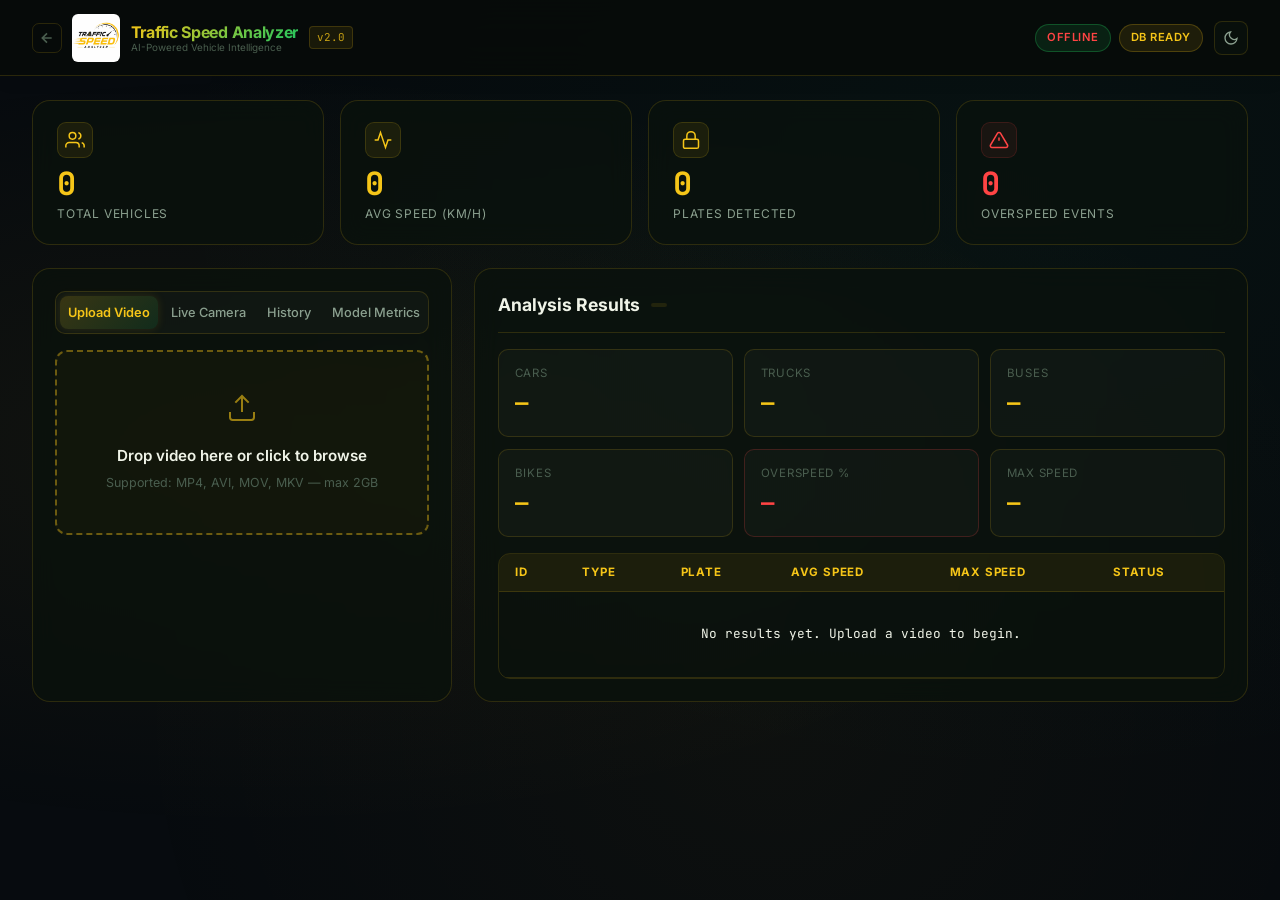
==== commit 55800c25: "feat: Add phone camera setup guide, vehicle detail modal, and logo updates - Added phone camera setu" ====
--- a/templates/index.html
+++ b/templates/index.html
@@ -14,7 +14,7 @@
     href="https://fonts.googleapis.com/css2?family=Inter:wght@300;400;500;600;700&family=JetBrains+Mono:wght@400;600&display=swap"
     rel="stylesheet" />
   <link rel="stylesheet" href="/static/css/style.css" />
-  <script>if (localStorage.getItem('tsa-theme') === 'light') document.documentElement.classList.add('light');</script>
+  <script>if (localStorage.getItem('traffic-analyzer-theme') === 'light') document.documentElement.classList.add('light');</script>
 </head>
 
 <body>
@@ -29,7 +29,7 @@
             <path d="M19 12H5M12 5l-7 7 7 7" />
           </svg>
         </a>
-        <div class="brand-mark">TSA</div>
+        <img src="/static/image.png" alt="Traffic Speed Analyzer" class="brand-logo" />
         <div class="brand-text">
           <span class="brand-name">Traffic Speed Analyzer</span>
           <span class="brand-sub">AI-Powered Vehicle Intelligence</span>
@@ -126,6 +126,10 @@
           onclick="TabManager.show('history')">
           History
         </button>
+        <button class="tab-btn" id="tabMetrics" role="tab" aria-selected="false" aria-controls="panelMetrics"
+          onclick="TabManager.show('metrics')">
+          Model Metrics
+        </button>
       </nav>
 
       <!-- Upload Panel -->
@@ -175,8 +179,11 @@
             <input type="text" id="cameraSource" placeholder="0 or http://192.168.1.x:8080/video" value="0" />
             <small>Use 0 for local webcam, or enter your IP camera URL</small>
           </div>
-          <button class="btn btn-primary" id="btnStartCam" onclick="CameraManager.start()">Start Camera</button>
-          <button class="btn btn-danger" id="btnStopCam" onclick="CameraManager.stop()" disabled>Stop</button>
+          <div class="camera-actions">
+            <button class="btn btn-primary" id="btnStartCam" onclick="CameraManager.start()">Start Camera</button>
+            <button class="btn btn-danger" id="btnStopCam" onclick="CameraManager.stop()" disabled>Stop</button>
+            <button class="btn btn-secondary btn-sm" onclick="CameraManager.showPhoneGuide()">Phone Setup</button>
+          </div>
         </div>
         <div class="camera-frame" id="cameraFrame">
           <img id="cameraStream" src="" alt="Live camera feed" class="hidden" />
@@ -189,6 +196,58 @@
             <span>Camera inactive</span>
           </div>
         </div>
+
+        <!-- Phone Setup Guide (Hidden by default) -->
+        <div class="phone-guide hidden" id="phoneGuide">
+          <div class="guide-header">
+            <h3>Phone Camera Setup Guide</h3>
+            <button class="btn-close" onclick="CameraManager.hidePhoneGuide()">×</button>
+          </div>
+          <div class="guide-content">
+            <div class="guide-step">
+              <div class="step-number">1</div>
+              <div class="step-content">
+                <h4>Install IP Camera App</h4>
+                <p><strong>Android:</strong> IP Webcam Pro, DailyRoads Voyager</p>
+                <p><strong>iPhone:</strong> Iriun WebCam, Reincubate Codeshot</p>
+              </div>
+            </div>
+            <div class="guide-step">
+              <div class="step-number">2</div>
+              <div class="step-content">
+                <h4>Start Camera Server</h4>
+                <p>Open app → Grant permissions → Tap "Start Server"</p>
+                <p>Note the IP address shown (e.g., 192.168.1.100:8080)</p>
+              </div>
+            </div>
+            <div class="guide-step">
+              <div class="step-number">3</div>
+              <div class="step-content">
+                <h4>Find Stream URL</h4>
+                <p><strong>IP Webcam Pro:</strong> http://192.168.x.x:8080/video</p>
+                <p><strong>DailyRoads:</strong> http://192.168.x.x:8080/mjpegfeed</p>
+                <p>Test URL in browser first!</p>
+              </div>
+            </div>
+            <div class="guide-step">
+              <div class="step-number">4</div>
+              <div class="step-content">
+                <h4>Connect to Dashboard</h4>
+                <p>Paste URL in "Camera Source" field above</p>
+                <p>Click "Start Camera" → Live video appears!</p>
+              </div>
+            </div>
+            <div class="guide-troubleshoot">
+              <h4>Troubleshooting</h4>
+              <ul>
+                <li>Ensure phone and laptop on same WiFi</li>
+                <li>Check app is actually running on phone</li>
+                <li>Try different endpoint paths (/video, /mjpegfeed)</li>
+                <li>Disable phone firewall temporarily</li>
+              </ul>
+            </div>
+          </div>
+        </div>
       </div>
 
       <!-- History Panel -->
@@ -196,6 +255,17 @@
         <button class="btn btn-secondary btn-sm" onclick="HistoryManager.refresh()">Refresh</button>
         <div id="historyList" class="history-list">
           <p class="muted">No videos processed yet.</p>
+        </div>
+      </div>
+
+      <!-- Model Metrics Panel -->
+      <div class="tab-panel" id="panelMetrics" role="tabpanel">
+        <div class="metrics-header">
+          <h3>ANPR Model Training Metrics</h3>
+          <button class="btn btn-secondary btn-sm" onclick="MetricsManager.refresh()">Refresh</button>
+        </div>
+        <div id="metricsContent" class="metrics-content">
+          <p class="muted">Loading training metrics...</p>
         </div>
       </div>
     </div>
@@ -277,6 +347,20 @@
   </main>
 
   <div id="toastContainer" aria-live="polite"></div>
+
+  <!-- Vehicle Detail Modal -->
+  <div class="modal-overlay hidden" id="vehicleModal" onclick="VehicleDetailModal.close()">
+    <div class="modal-content" onclick="event.stopPropagation()">
+      <div class="modal-header">
+        <h3>Vehicle Details</h3>
+        <button class="btn-close" onclick="VehicleDetailModal.close()">×</button>
+      </div>
+      <div class="modal-body" id="vehicleDetailContent">
+        <p class="muted">Loading vehicle details...</p>
+      </div>
+    </div>
+  </div>
+
   <script src="/static/js/app.js"></script>
 </body>
 
--- a/static/css/style.css
+++ b/static/css/style.css
@@ -100,6 +100,14 @@
   flex-shrink: 0;
 }
 
+.brand-logo {
+  width: 48px;
+  height: 48px;
+  flex-shrink: 0;
+  border-radius: 6px;
+  object-fit: contain;
+}
+
 .brand-text { display: flex; flex-direction: column; gap: 1px; }
 
 .brand-name {
@@ -391,3 +399,378 @@
   .header-inner   { padding: 0.7rem 1rem; }
   .main-content   { padding: 0 1rem; }
 }
+
+/* ── Metrics Panel Styles ────────────────────────────────────── */
+.metrics-header {
+  display: flex;
+  justify-content: space-between;
+  align-items: center;
+  margin-bottom: 1.5rem;
+  padding-bottom: 0.75rem;
+  border-bottom: 1px solid var(--border-color);
+}
+
+.metrics-header h3 {
+  margin: 0;
+  font-size: 1.1rem;
+  font-weight: 600;
+  color: var(--text-primary);
+}
+
+.metrics-content {
+  display: flex;
+  flex-direction: column;
+  gap: 1.5rem;
+}
+
+.metrics-summary {
+  display: grid;
+  grid-template-columns: repeat(auto-fit, minmax(200px, 1fr));
+  gap: 1rem;
+  margin-bottom: 1.5rem;
+}
+
+.metric-card {
+  background: var(--card-bg);
+  border: 1px solid var(--border-color);
+  border-radius: 8px;
+  padding: 1rem;
+  text-align: center;
+}
+
+.metric-card h4 {
+  margin: 0 0 0.5rem 0;
+  font-size: 0.9rem;
+  font-weight: 500;
+  color: var(--text-secondary);
+  text-transform: uppercase;
+  letter-spacing: 0.5px;
+}
+
+.metric-value {
+  font-size: 1.5rem;
+  font-weight: 700;
+  color: var(--accent-blue);
+  margin-bottom: 0.25rem;
+}
+
+.metric-label {
+  font-size: 0.8rem;
+  color: var(--text-muted);
+}
+
+.metrics-images {
+  display: grid;
+  grid-template-columns: repeat(auto-fit, minmax(300px, 1fr));
+  gap: 1.5rem;
+}
+
+.metric-image {
+  background: var(--card-bg);
+  border: 1px solid var(--border-color);
+  border-radius: 8px;
+  padding: 1rem;
+  text-align: center;
+}
+
+.metric-image h4 {
+  margin: 0 0 1rem 0;
+  font-size: 1rem;
+  font-weight: 600;
+  color: var(--text-primary);
+}
+
+.metric-image img {
+  max-width: 100%;
+  height: auto;
+  border-radius: 4px;
+  box-shadow: 0 2px 8px rgba(0,0,0,0.1);
+}
+
+@media (max-width: 768px) {
+  .metrics-images {
+    grid-template-columns: 1fr;
+  }
+  
+  .metrics-summary {
+    grid-template-columns: repeat(2, 1fr);
+  }
+}
+
+@media (max-width: 480px) {
+  .metrics-summary {
+    grid-template-columns: 1fr;
+  }
+}
+/* ── Phone Guide Styles ──────────────────────────────────────── */
+.camera-actions {
+  display: flex;
+  gap: 0.75rem;
+  align-items: center;
+}
+
+.phone-guide {
+  margin-top: 1.5rem;
+  background: var(--card-bg);
+  border: 1px solid var(--border-color);
+  border-radius: 8px;
+  overflow: hidden;
+}
+
+.guide-header {
+  display: flex;
+  justify-content: space-between;
+  align-items: center;
+  padding: 1rem 1.25rem;
+  background: var(--accent-blue);
+  color: white;
+}
+
+.guide-header h3 {
+  margin: 0;
+  font-size: 1.1rem;
+  font-weight: 600;
+}
+
+.btn-close {
+  background: none;
+  border: none;
+  color: white;
+  font-size: 1.5rem;
+  cursor: pointer;
+  padding: 0;
+  width: 24px;
+  height: 24px;
+  display: flex;
+  align-items: center;
+  justify-content: center;
+  border-radius: 4px;
+  transition: background-color 0.2s;
+}
+
+.btn-close:hover {
+  background: rgba(255,255,255,0.2);
+}
+
+.guide-content {
+  padding: 1.25rem;
+}
+
+.guide-step {
+  display: flex;
+  gap: 1rem;
+  margin-bottom: 1.5rem;
+}
+
+.guide-step:last-child {
+  margin-bottom: 0;
+}
+
+.step-number {
+  flex-shrink: 0;
+  width: 32px;
+  height: 32px;
+  background: var(--accent-blue);
+  color: white;
+  border-radius: 50%;
+  display: flex;
+  align-items: center;
+  justify-content: center;
+  font-weight: 600;
+  font-size: 0.9rem;
+}
+
+.step-content h4 {
+  margin: 0 0 0.5rem 0;
+  font-size: 1rem;
+  font-weight: 600;
+  color: var(--text-primary);
+}
+
+.step-content p {
+  margin: 0 0 0.25rem 0;
+  font-size: 0.9rem;
+  color: var(--text-secondary);
+  line-height: 1.4;
+}
+
+.guide-troubleshoot {
+  margin-top: 1.5rem;
+  padding-top: 1.5rem;
+  border-top: 1px solid var(--border-color);
+}
+
+.guide-troubleshoot h4 {
+  margin: 0 0 0.75rem 0;
+  font-size: 1rem;
+  font-weight: 600;
+  color: var(--accent-red);
+}
+
+.guide-troubleshoot ul {
+  margin: 0;
+  padding-left: 1.25rem;
+}
+
+.guide-troubleshoot li {
+  font-size: 0.9rem;
+  color: var(--text-secondary);
+  line-height: 1.4;
+  margin-bottom: 0.25rem;
+}
+
+/* ── Vehicle Detail Modal Styles ─────────────────────────────── */
+.modal-overlay {
+  position: fixed;
+  top: 0;
+  left: 0;
+  right: 0;
+  bottom: 0;
+  background: rgba(0,0,0,0.6);
+  display: flex;
+  align-items: center;
+  justify-content: center;
+  z-index: 1000;
+  backdrop-filter: blur(4px);
+}
+
+.modal-content {
+  background: var(--card-bg);
+  border: 1px solid var(--border-color);
+  border-radius: 12px;
+  width: 90%;
+  max-width: 500px;
+  max-height: 80vh;
+  overflow: hidden;
+  box-shadow: 0 20px 40px rgba(0,0,0,0.3);
+}
+
+.modal-header {
+  display: flex;
+  justify-content: space-between;
+  align-items: center;
+  padding: 1.25rem 1.5rem;
+  background: var(--accent-blue);
+  color: white;
+}
+
+.modal-header h3 {
+  margin: 0;
+  font-size: 1.2rem;
+  font-weight: 600;
+}
+
+.modal-body {
+  padding: 1.5rem;
+  max-height: 60vh;
+  overflow-y: auto;
+}
+
+.vehicle-detail-grid {
+  display: grid;
+  grid-template-columns: repeat(2, 1fr);
+  gap: 1rem;
+  margin-bottom: 1.5rem;
+}
+
+.detail-item {
+  background: var(--bg-secondary);
+  padding: 1rem;
+  border-radius: 8px;
+  border: 1px solid var(--border-color);
+}
+
+.detail-label {
+  font-size: 0.8rem;
+  font-weight: 500;
+  color: var(--text-muted);
+  text-transform: uppercase;
+  letter-spacing: 0.5px;
+  margin-bottom: 0.25rem;
+}
+
+.detail-value {
+  font-size: 1.1rem;
+  font-weight: 600;
+  color: var(--text-primary);
+}
+
+.detail-value.overspeed {
+  color: var(--accent-red);
+}
+
+.detail-value.normal {
+  color: var(--accent-green);
+}
+
+.speed-logs {
+  margin-top: 1.5rem;
+}
+
+.speed-logs h4 {
+  margin: 0 0 1rem 0;
+  font-size: 1rem;
+  font-weight: 600;
+  color: var(--text-primary);
+}
+
+.speed-log-item {
+  display: flex;
+  justify-content: space-between;
+  align-items: center;
+  padding: 0.5rem 0;
+  border-bottom: 1px solid var(--border-color);
+  font-size: 0.9rem;
+}
+
+.speed-log-item:last-child {
+  border-bottom: none;
+}
+
+.log-time {
+  color: var(--text-muted);
+}
+
+.log-speed {
+  font-weight: 600;
+  color: var(--text-primary);
+}
+
+.log-speed.overspeed {
+  color: var(--accent-red);
+}
+
+/* ── Clickable Vehicle Rows ──────────────────────────────────── */
+.vehicle-table tbody tr {
+  cursor: pointer;
+  transition: background-color 0.2s;
+}
+
+.vehicle-table tbody tr:hover {
+  background: var(--bg-secondary);
+}
+
+@media (max-width: 768px) {
+  .vehicle-detail-grid {
+    grid-template-columns: 1fr;
+  }
+  
+  .modal-content {
+    width: 95%;
+    margin: 1rem;
+  }
+  
+  .camera-actions {
+    flex-direction: column;
+    align-items: stretch;
+  }
+  
+  .guide-step {
+    flex-direction: column;
+    gap: 0.5rem;
+  }
+  
+  .step-number {
+    align-self: flex-start;
+  }
+}
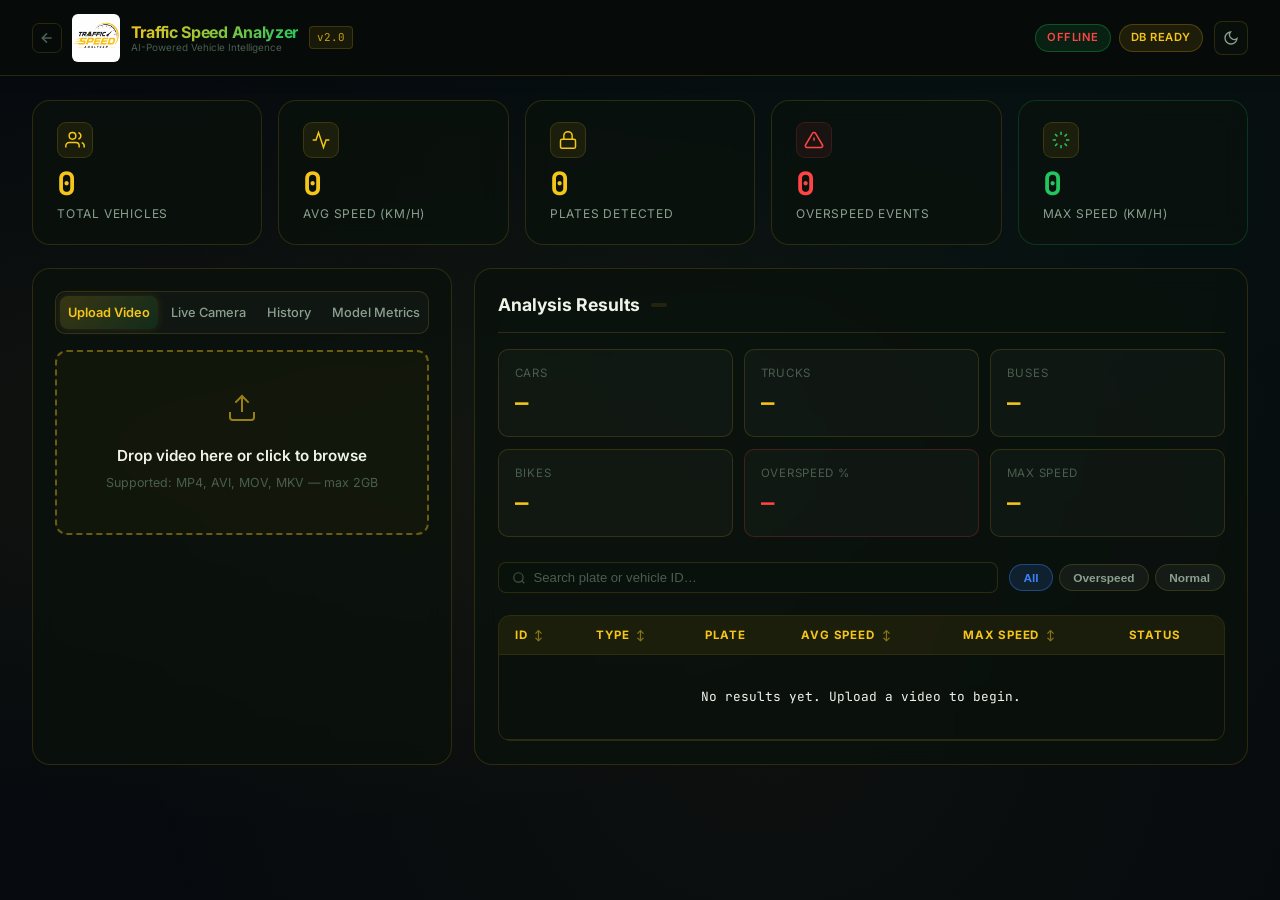
==== commit 3872af55: "feat: complete all 5-phase checklist items templates/index.html: - Add table toolbar: search box + f" ====
--- a/templates/index.html
+++ b/templates/index.html
@@ -106,6 +106,16 @@
       <div class="stat-value" id="overspeedVal">0</div>
       <div class="stat-label">Overspeed Events</div>
     </div>
+
+    <div class="stat-card stat-accent">
+      <div class="stat-icon-svg">
+        <svg width="20" height="20" viewBox="0 0 24 24" fill="none" stroke="currentColor" stroke-width="1.8">
+          <path d="M12 2v4M12 18v4M4.93 4.93l2.83 2.83M16.24 16.24l2.83 2.83M2 12h4M18 12h4M4.93 19.07l2.83-2.83M16.24 7.76l2.83-2.83"/>
+        </svg>
+      </div>
+      <div class="stat-value stat-val-accent" id="maxSpeedVal">0</div>
+      <div class="stat-label">Max Speed (km/h)</div>
+    </div>
   </section>
 
   <!-- Main Content -->
@@ -323,15 +333,27 @@
         </button>
       </div>
 
+      <div class="table-toolbar">
+        <div class="search-box">
+          <svg class="search-icon-svg" xmlns="http://www.w3.org/2000/svg" width="14" height="14" viewBox="0 0 24 24" fill="none" stroke="currentColor" stroke-width="2"><circle cx="11" cy="11" r="8"/><path d="m21 21-4.35-4.35"/></svg>
+          <input class="search-input" id="plateSearch" type="text" placeholder="Search plate or vehicle ID…" oninput="TableFilter.apply()" />
+        </div>
+        <div class="filter-group">
+          <button class="filter-pill active" id="filterAll"       onclick="TableFilter.set('all')">All</button>
+          <button class="filter-pill"        id="filterOverspeed" onclick="TableFilter.set('overspeed')">Overspeed</button>
+          <button class="filter-pill"        id="filterNormal"    onclick="TableFilter.set('normal')">Normal</button>
+        </div>
+      </div>
+
       <div class="table-wrapper" id="tableWrapper">
         <table class="vehicle-table" id="vehicleTable">
           <thead>
             <tr>
-              <th>ID</th>
-              <th>Type</th>
+              <th class="th-sort" onclick="TableFilter.sort('id')">ID <span class="sort-arrow">↕</span></th>
+              <th class="th-sort" onclick="TableFilter.sort('type')">Type <span class="sort-arrow">↕</span></th>
               <th>Plate</th>
-              <th>Avg Speed</th>
-              <th>Max Speed</th>
+              <th class="th-sort" onclick="TableFilter.sort('avg')">Avg Speed <span class="sort-arrow">↕</span></th>
+              <th class="th-sort" onclick="TableFilter.sort('max')">Max Speed <span class="sort-arrow">↕</span></th>
               <th>Status</th>
             </tr>
           </thead>
--- a/static/css/style.css
+++ b/static/css/style.css
@@ -773,4 +773,77 @@
   .step-number {
     align-self: flex-start;
   }
-}+}
+
+/* ── Table Toolbar (Search + Filter) ────────────────────────── */
+.table-toolbar {
+  display: flex;
+  gap: .7rem;
+  align-items: center;
+  flex-wrap: wrap;
+  padding: .6rem 0 .4rem;
+}
+
+.search-box {
+  flex: 1;
+  min-width: 180px;
+  display: flex;
+  align-items: center;
+  gap: .5rem;
+  background: var(--bg-card, rgba(17,26,46,.85));
+  border: 1px solid var(--border, rgba(0,212,255,.12));
+  border-radius: 8px;
+  padding: .42rem .8rem;
+  transition: border-color .2s;
+}
+.search-box:focus-within {
+  border-color: var(--accent-cyan, #3b82f6);
+}
+.search-icon-svg {
+  opacity: .45;
+  flex-shrink: 0;
+  color: var(--text-secondary, #9ca3af);
+}
+.search-input {
+  background: transparent;
+  border: none;
+  outline: none;
+  color: var(--text-primary, #e5e7eb);
+  font-size: .82rem;
+  width: 100%;
+}
+.search-input::placeholder { color: var(--text-muted, #6b7280); }
+
+.filter-group { display: flex; gap: .35rem; }
+.filter-pill {
+  padding: .35rem .85rem;
+  border-radius: 20px;
+  background: rgba(255,255,255,.05);
+  border: 1px solid var(--border, rgba(0,212,255,.12));
+  color: var(--text-secondary, #9ca3af);
+  font-size: .74rem;
+  font-weight: 600;
+  cursor: pointer;
+  transition: all .2s;
+}
+.filter-pill:hover { border-color: var(--accent-cyan, #3b82f6); color: var(--text-primary, #e5e7eb); }
+.filter-pill.active {
+  background: rgba(59,130,246,.15);
+  border-color: rgba(59,130,246,.4);
+  color: var(--primary, #3b82f6);
+}
+
+/* ── Sortable table headers ──────────────────────────────────── */
+.th-sort { cursor: pointer; user-select: none; white-space: nowrap; }
+.th-sort:hover { color: var(--accent-cyan, #3b82f6); }
+.sort-arrow { font-size: .65rem; opacity: .5; margin-left: .2rem; }
+
+/* ── Max Speed stat card accent ──────────────────────────────── */
+.stat-card.stat-accent { border-color: rgba(34,197,94,.2); }
+.stat-card.stat-accent .stat-icon-svg svg { stroke: #22c55e; }
+.stat-val-accent { color: #22c55e !important; }
+
+/* ── Stats row 5-column on wide screens ─────────────────────── */
+@media (min-width: 1100px) {
+  .stats-row { grid-template-columns: repeat(5, 1fr); }
+}
